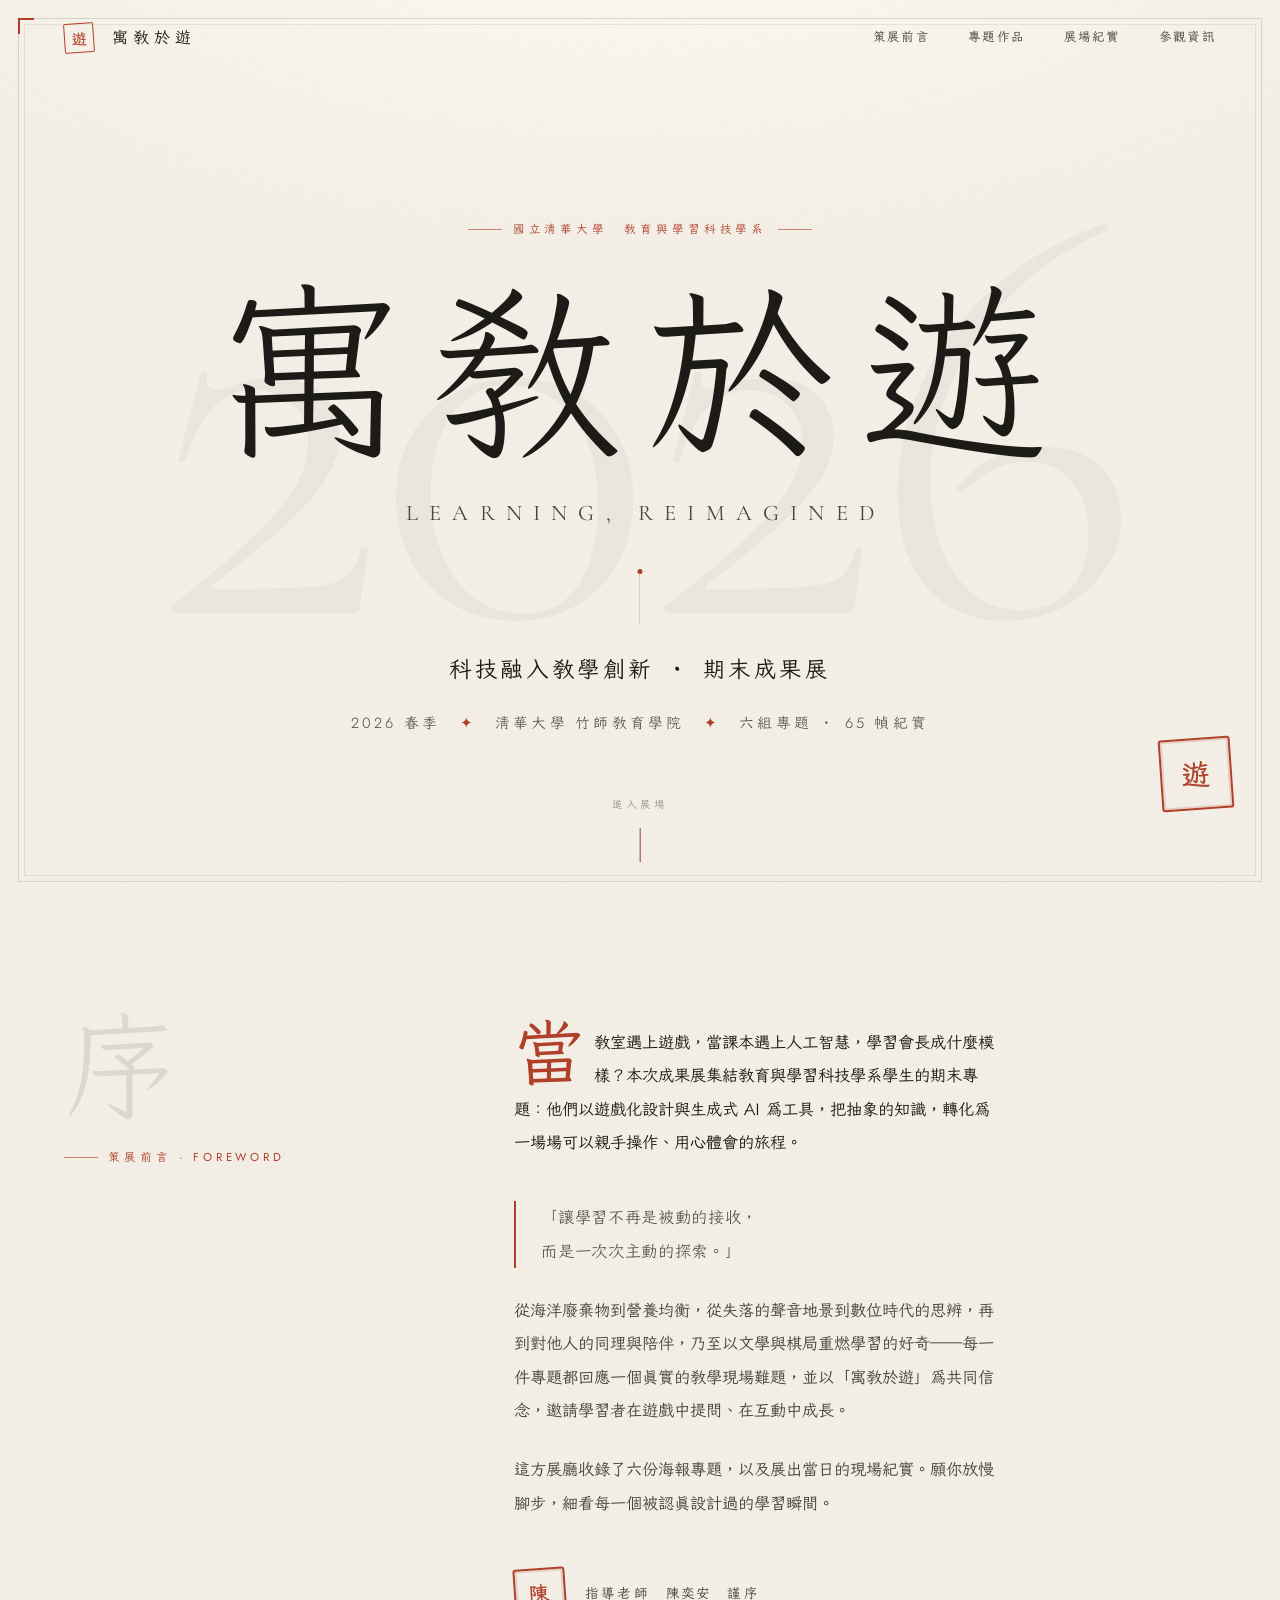
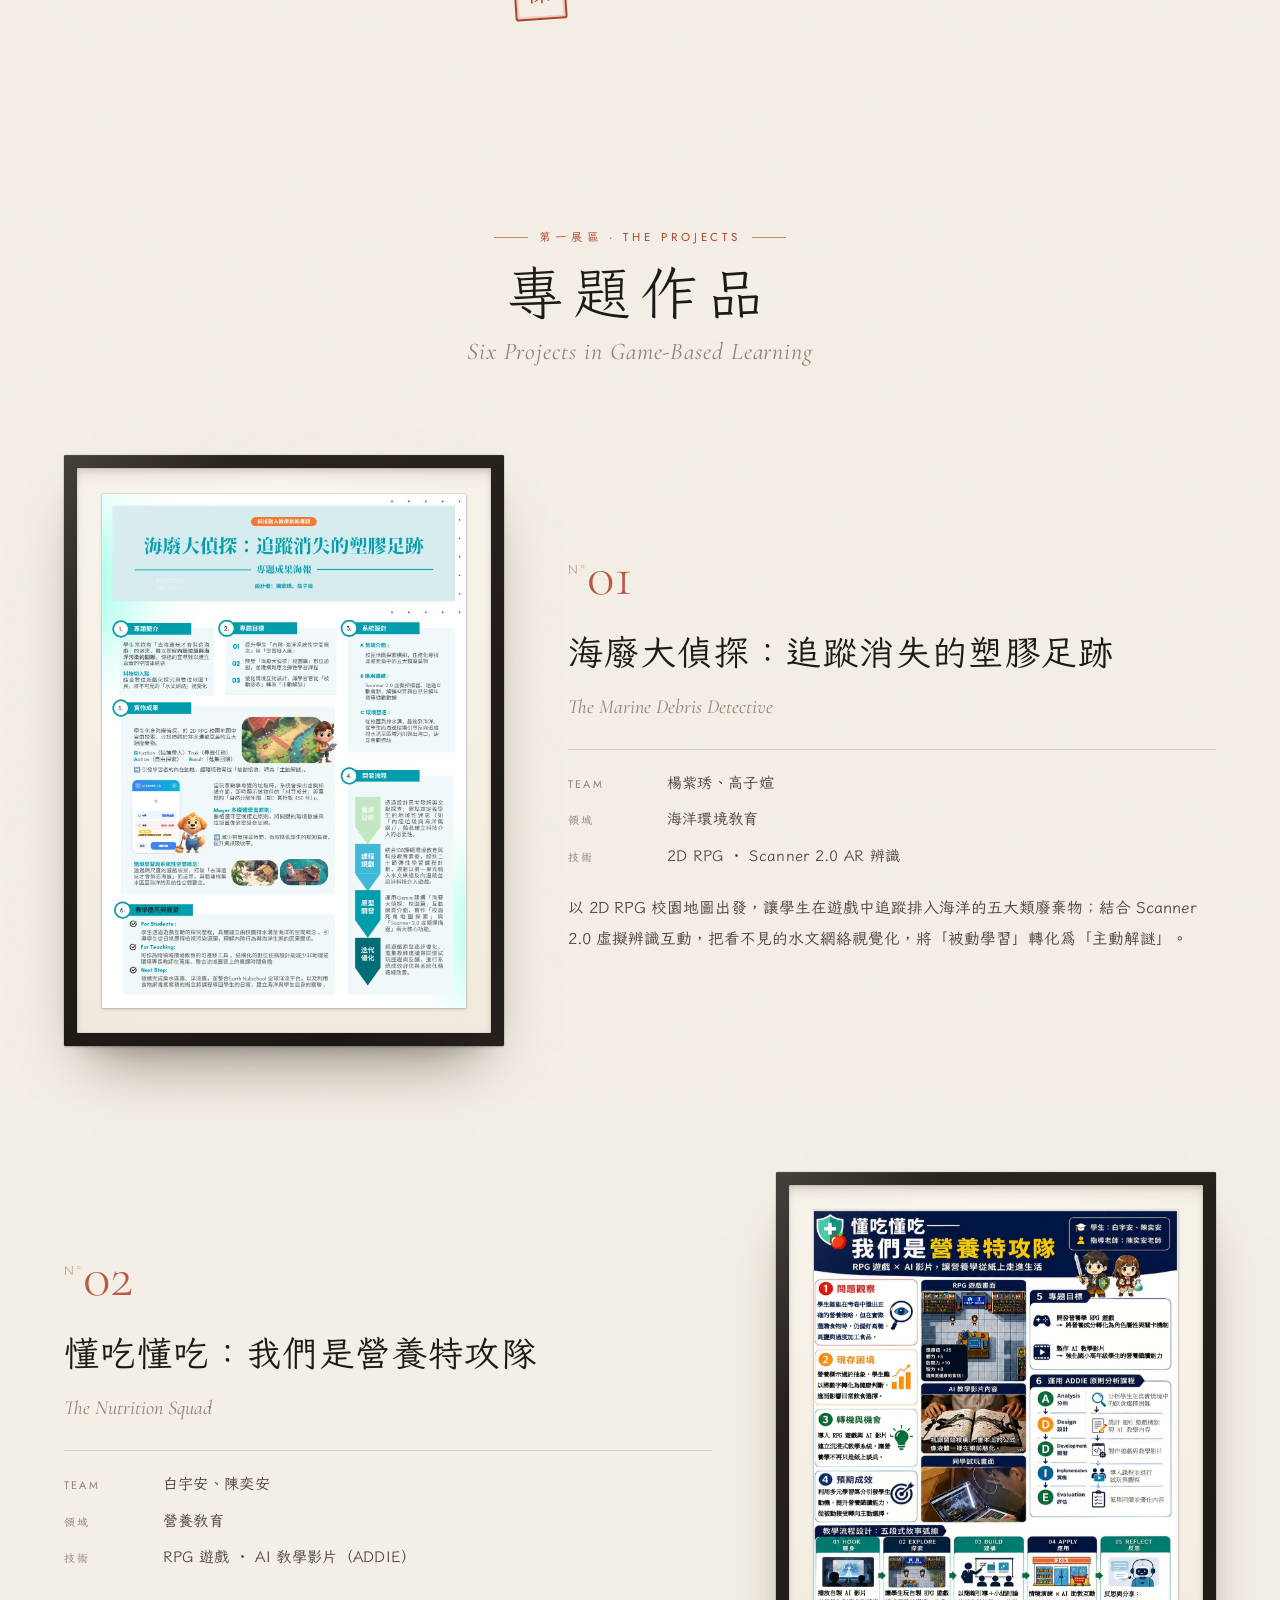
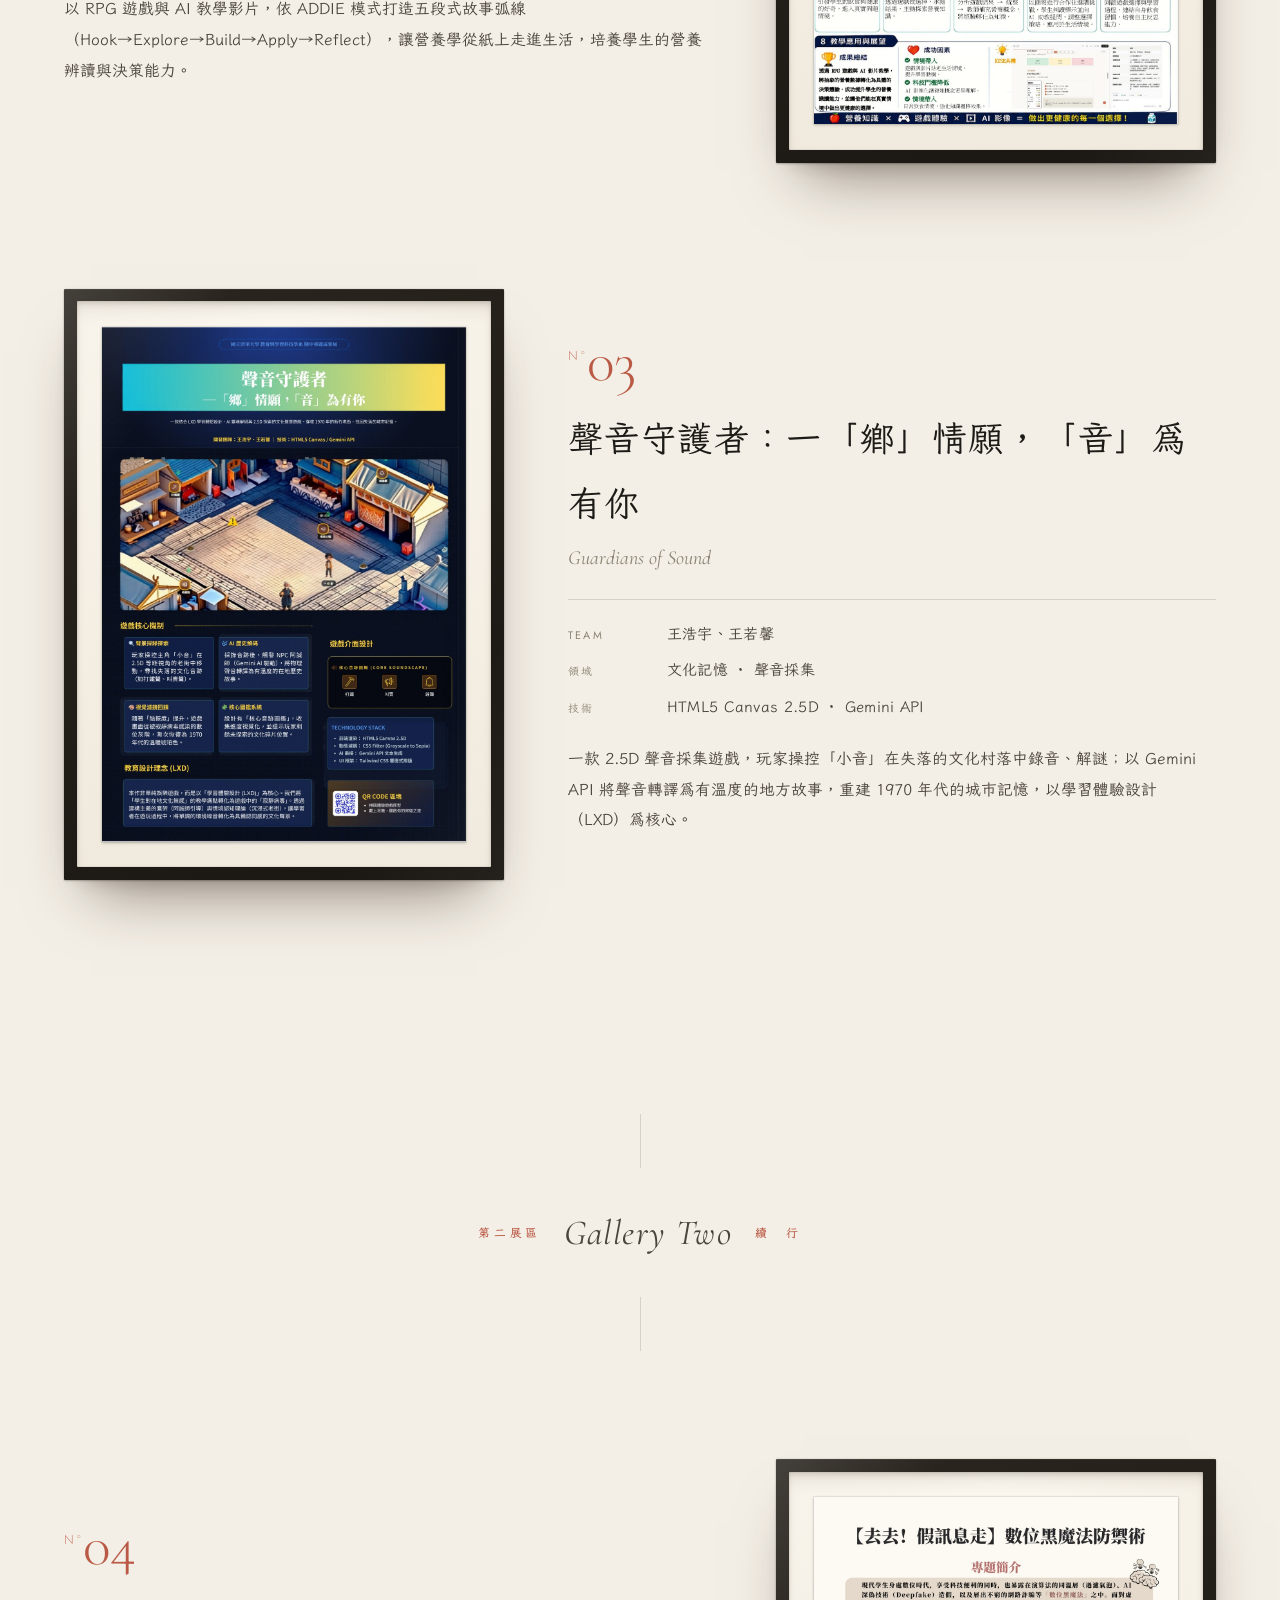
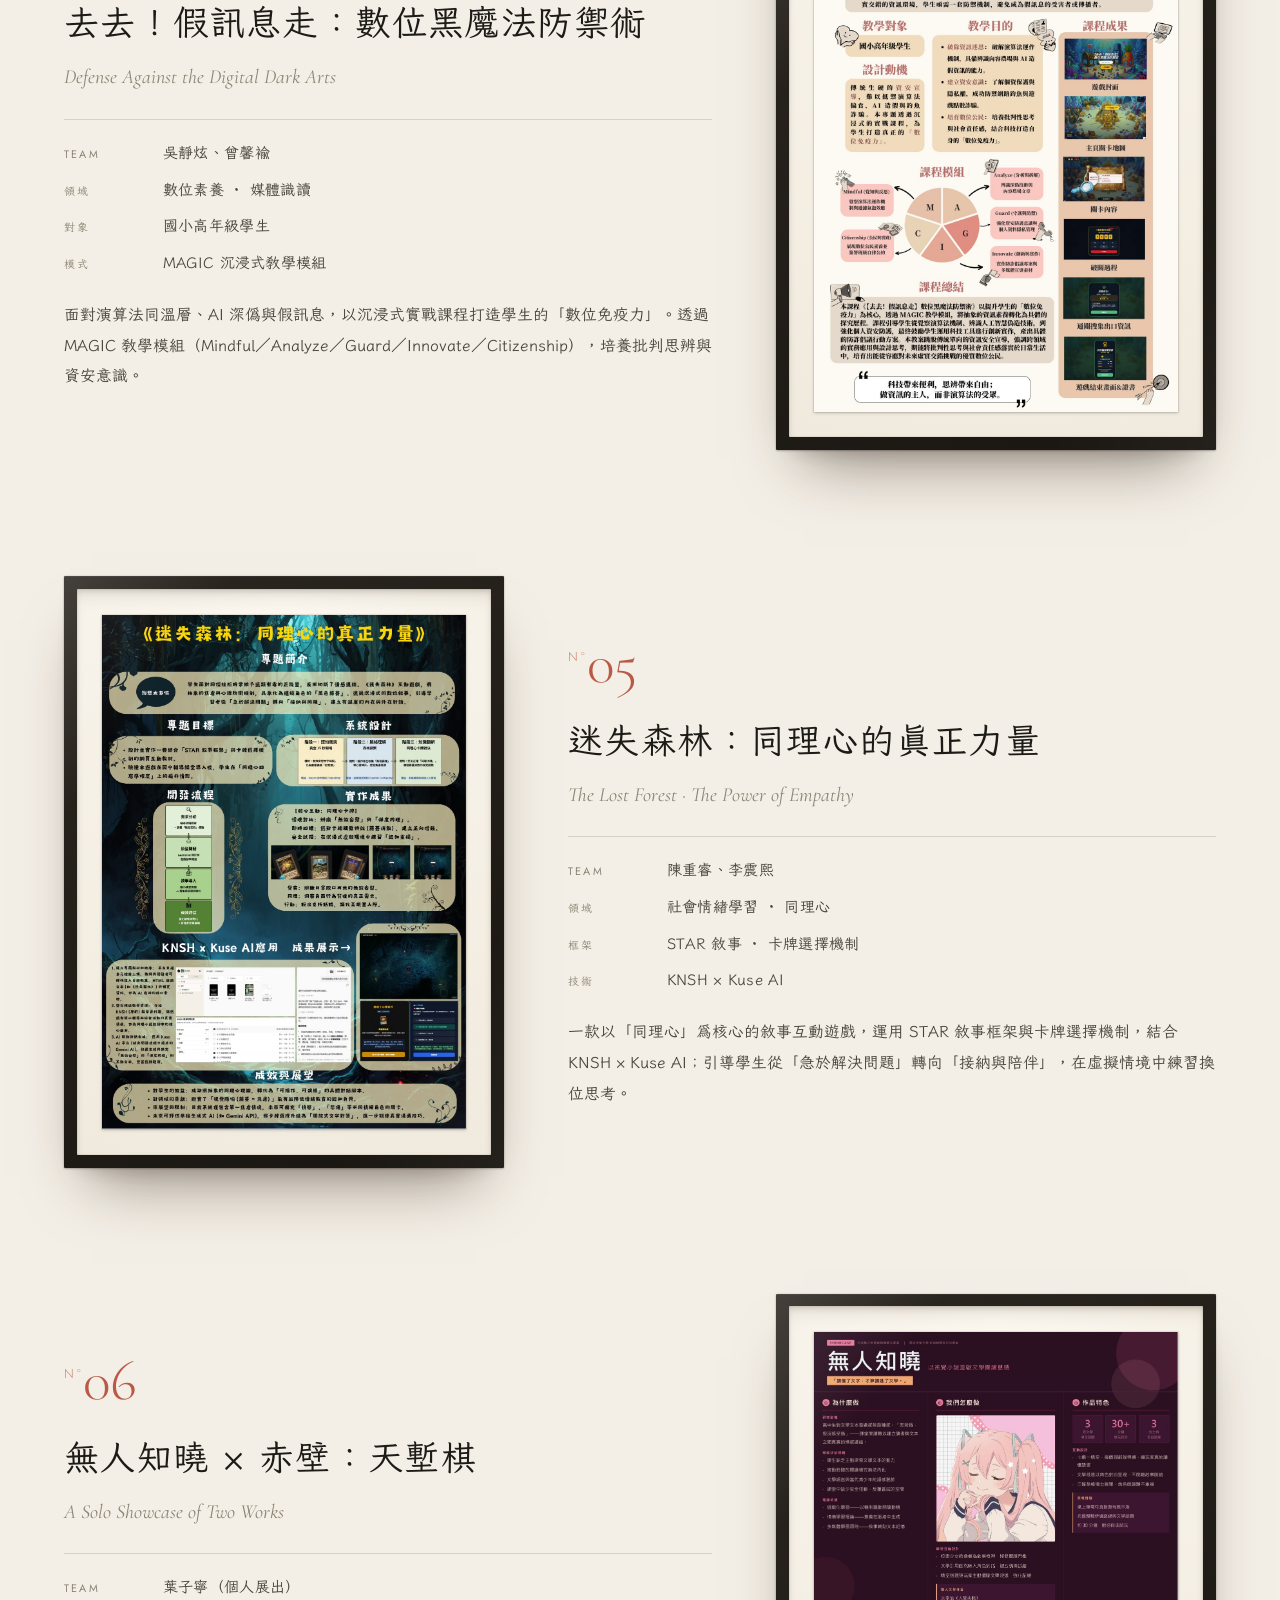
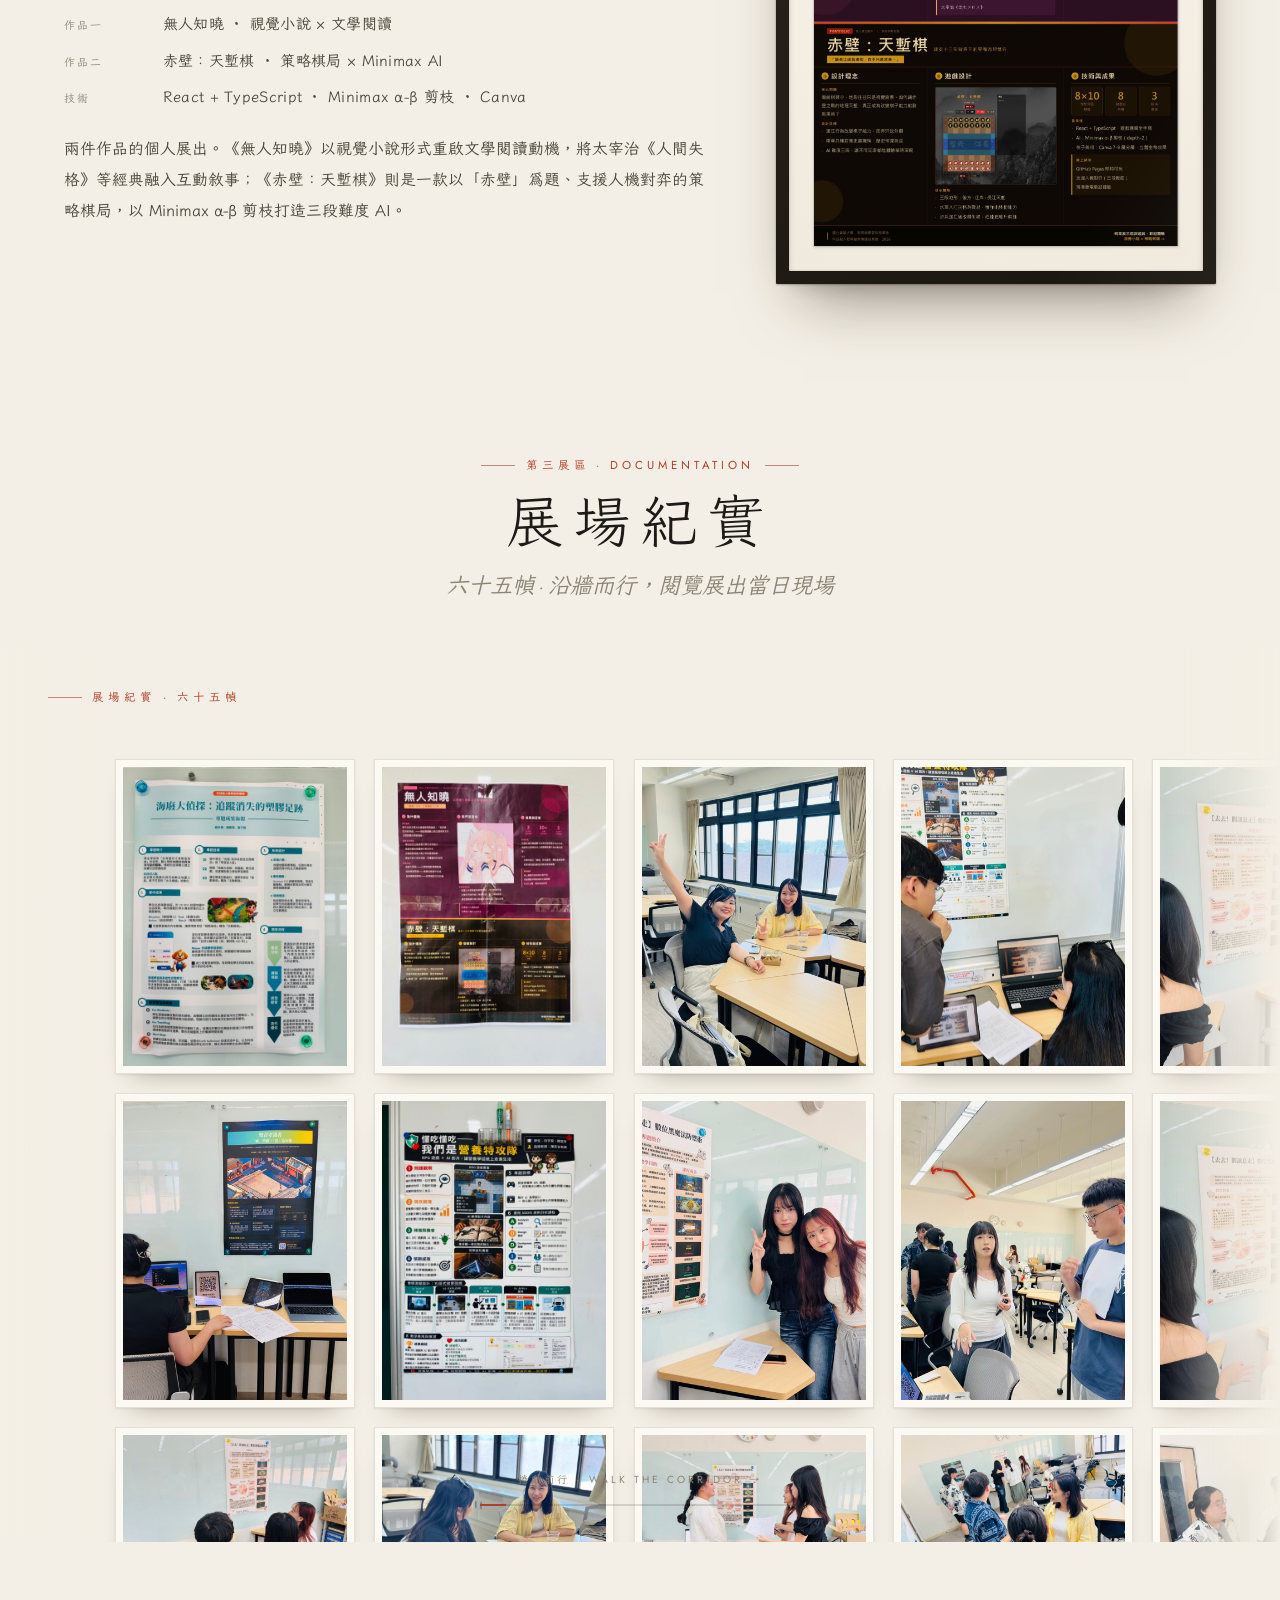
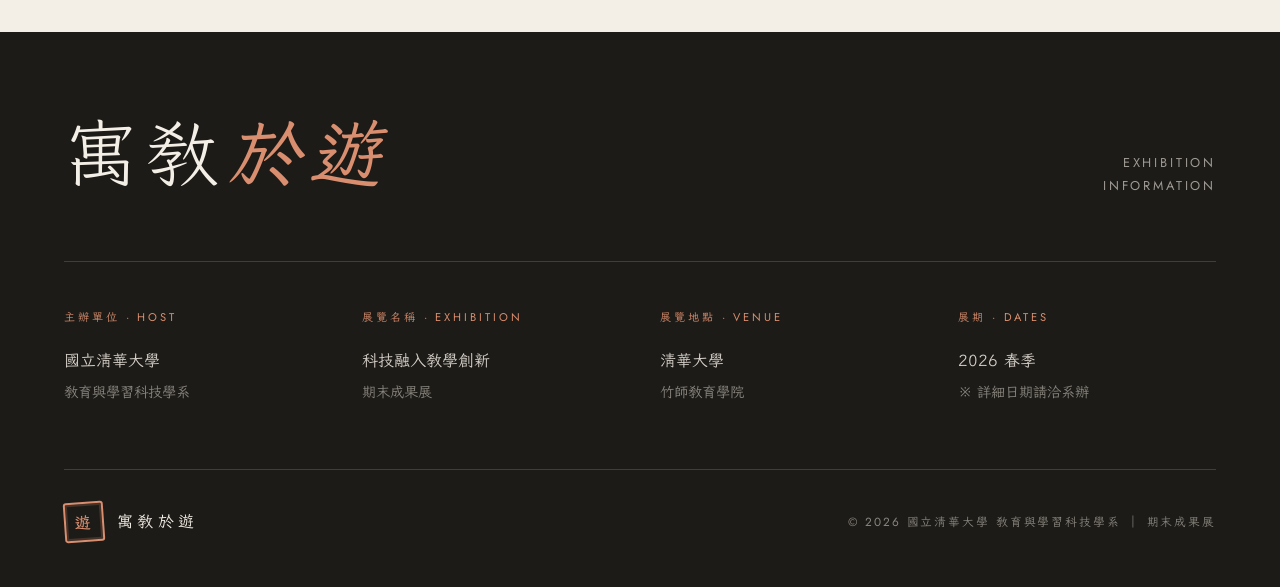
==== index.html @ 0acc1423 "作品編號改為順序展品編號 Nº 01–06，不再以組別編號 label__no：第 0X 組 → Nº 0X（依展出順序）；燈箱說明移除「第 X 組」前綴，只留設計者姓名。  Co-Authored-" ====
<!DOCTYPE html>
<html lang="zh-Hant">
<head>
<meta charset="UTF-8" />
<meta name="viewport" content="width=device-width, initial-scale=1.0" />
<title>寓教於遊 ｜ 科技融入教學創新・期末成果展</title>
<meta name="description" content="國立清華大學 教育與學習科技學系 — 科技融入教學創新 期末成果展。六組以遊戲化與生成式 AI 打造的教學專題，及展場現場紀實。" />
<!-- 不被搜尋引擎索引（有連結才看得到） -->
<meta name="robots" content="noindex, nofollow" />
<meta name="googlebot" content="noindex, nofollow" />

<!-- ＝＝＝＝＝＝ 字型 ＝＝＝＝＝＝ -->
<link rel="preconnect" href="https://fonts.googleapis.com">
<link rel="preconnect" href="https://fonts.gstatic.com" crossorigin>
<link href="https://fonts.googleapis.com/css2?family=Cormorant+Garamond:ital,wght@0,300;0,400;0,500;0,600;1,300;1,400;1,500&family=Jost:wght@300;400;500&family=LXGW+WenKai+TC:wght@300;400;700&display=swap" rel="stylesheet">

<style>
/* ════════════════════════════════════════════════════
   設計系統 — 變數
   ════════════════════════════════════════════════════ */
:root{
  --paper:        #f4efe6;   /* 展牆 · 溫潤米白 */
  --paper-2:      #ece5d8;
  --paper-3:      #e3dbcb;
  --ink:          #1d1b17;   /* 墨黑 */
  --ink-soft:     #4a443b;
  --ink-faint:    #8c8475;
  --cinnabar:     #b0402a;   /* 朱砂紅 */
  --cinnabar-2:   #8f2f1d;
  --line:         rgba(29,27,23,0.14);
  --line-soft:    rgba(29,27,23,0.08);

  --serif:  "LXGW WenKai TC", "Noto Serif TC", "Songti TC", serif;
  --display:"Cormorant Garamond", "LXGW WenKai TC", serif;
  --label:  "Jost", "LXGW WenKai TC", sans-serif;

  --ease: cubic-bezier(.2,.72,.2,1);
  --pad:  clamp(1.4rem, 5vw, 6rem);
}

*{ margin:0; padding:0; box-sizing:border-box; }

html{
  scroll-behavior:smooth;
  scroll-padding-top:6rem;
  -webkit-font-smoothing:antialiased;
  text-rendering:optimizeLegibility;
}
body{
  font-family:var(--serif);
  background:var(--paper);
  color:var(--ink);
  line-height:1.85;
  overflow-x:hidden;
  position:relative;
}

::selection{ background:var(--cinnabar); color:var(--paper); }

::-webkit-scrollbar{ width:11px; }
::-webkit-scrollbar-track{ background:var(--paper-2); }
::-webkit-scrollbar-thumb{ background:#c5bba8; border:3px solid var(--paper-2); border-radius:20px; }
::-webkit-scrollbar-thumb:hover{ background:var(--cinnabar); }

img{ display:block; max-width:100%; }
a{ color:inherit; text-decoration:none; }
button{ font:inherit; color:inherit; background:none; border:none; cursor:pointer; }

/* ── 大氣層 ─────────────────────────────────────────── */
.atmosphere{ position:fixed; inset:0; pointer-events:none; z-index:1; }
.atmosphere .spotlight{
  position:absolute; inset:0;
  background:
    radial-gradient(120% 70% at 50% -10%, rgba(255,250,240,.85), transparent 55%),
    radial-gradient(140% 120% at 50% 50%, transparent 55%, rgba(60,48,32,.13) 100%);
}
.atmosphere .grain{
  position:absolute; inset:-200%;
  background-image:url("data:image/svg+xml,%3Csvg xmlns='http://www.w3.org/2000/svg' width='220' height='220'%3E%3Cfilter id='n'%3E%3CfeTurbulence type='fractalNoise' baseFrequency='0.9' numOctaves='3' stitchTiles='stitch'/%3E%3C/filter%3E%3Crect width='100%25' height='100%25' filter='url(%23n)' opacity='0.5'/%3E%3C/svg%3E");
  opacity:.05; mix-blend-mode:multiply;
}

.page-frame{
  position:fixed; inset:clamp(.7rem,1.4vw,1.4rem);
  border:1px solid var(--line); z-index:90; pointer-events:none;
}
.page-frame::before{ content:""; position:absolute; inset:5px; border:1px solid var(--line-soft); }
.page-frame::after{
  content:""; position:absolute; top:-1px; left:-1px; width:14px; height:14px;
  border-top:2px solid var(--cinnabar); border-left:2px solid var(--cinnabar);
}

.progress{
  position:fixed; top:0; left:0; height:2px; width:0%;
  background:var(--cinnabar); z-index:120; transition:width .1s linear;
}

/* ── 印章 ───────────────────────────────────────────── */
.seal{
  display:inline-grid; place-items:center;
  width:var(--s,58px); height:var(--s,58px);
  border:2px solid var(--cinnabar); border-radius:3px;
  color:var(--cinnabar); font-family:var(--serif); font-weight:600;
  font-size:calc(var(--s,58px)*.4); line-height:1;
  transform:rotate(-4deg);
  box-shadow:inset 0 0 0 2px rgba(176,64,42,.18);
}

/* ── 共用排版 ───────────────────────────────────────── */
.eyebrow{
  font-family:var(--label); font-weight:400;
  font-size:.72rem; letter-spacing:.34em; text-transform:uppercase;
  color:var(--cinnabar); display:inline-flex; align-items:center; gap:.9em;
}
.eyebrow::before{ content:""; width:34px; height:1px; background:var(--cinnabar); opacity:.6; }
.eyebrow--center{ justify-content:center; }
.eyebrow--center::after{ content:""; width:34px; height:1px; background:var(--cinnabar); opacity:.6; }

.section{ position:relative; z-index:2; padding-inline:var(--pad); }

.sec-head__zh{
  font-family:var(--serif); font-weight:300;
  font-size:clamp(2rem,5vw,3.6rem); letter-spacing:.16em; line-height:1.2; margin-top:.6rem;
}
.sec-head__en{
  font-family:var(--display); font-style:italic; font-weight:400;
  font-size:clamp(1rem,2vw,1.5rem); color:var(--ink-faint); letter-spacing:.04em; margin-top:.2rem;
}

/* ── 導覽列 ─────────────────────────────────────────── */
.nav{
  position:fixed; top:0; left:0; right:0; z-index:100;
  display:flex; align-items:center; justify-content:space-between;
  padding:1.4rem clamp(1.6rem,5vw,4.5rem);
  transition:padding .5s var(--ease), background .5s var(--ease), box-shadow .5s var(--ease);
}
.nav.scrolled{
  padding-block:.85rem; background:rgba(244,239,230,.82);
  backdrop-filter:blur(12px) saturate(1.2); box-shadow:0 1px 0 var(--line);
}
.nav__brand{ display:flex; align-items:center; gap:.85rem; }
.nav__mark{
  width:30px; height:30px; border:1.5px solid var(--cinnabar); border-radius:2px;
  display:grid; place-items:center; color:var(--cinnabar);
  font-family:var(--serif); font-weight:600; font-size:.95rem; transform:rotate(-4deg);
}
.nav__name{ font-family:var(--serif); font-weight:500; letter-spacing:.3em; font-size:1rem; padding-left:.3em; }
.nav__links{ display:flex; gap:2.4rem; }
.nav__links a{
  font-family:var(--label); font-weight:400; font-size:.78rem;
  letter-spacing:.18em; color:var(--ink-soft); position:relative; padding:.3em 0; transition:color .35s;
}
.nav__links a::after{ content:""; position:absolute; left:0; bottom:0; height:1px; width:0; background:var(--cinnabar); transition:width .4s var(--ease); }
.nav__links a:hover{ color:var(--cinnabar); }
.nav__links a:hover::after{ width:100%; }

/* ════════════════════════════════════════════════════
   入口 / HERO
   ════════════════════════════════════════════════════ */
.hero{
  position:relative; z-index:2; min-height:100vh;
  display:flex; flex-direction:column; justify-content:center; align-items:center;
  text-align:center; padding:8rem var(--pad) 5rem;
}
.hero__year{
  position:absolute; top:50%; left:50%; transform:translate(-50%,-54%);
  font-family:var(--display); font-weight:300; font-size:min(46vw,40rem);
  color:var(--ink); opacity:.038; line-height:1; letter-spacing:-.02em;
  pointer-events:none; user-select:none; white-space:nowrap;
}
.hero__inner{ position:relative; }
.hero__eyebrow{ margin-bottom:2.4rem; }
.hero__title{
  font-family:var(--serif); font-weight:300;
  font-size:clamp(3.4rem,15vw,12rem); line-height:.96; letter-spacing:.08em;
  display:flex; justify-content:center; gap:.04em; flex-wrap:wrap;
}
.hero__title .char{ display:inline-block; transform:translateY(115%); }
.hero__latin{
  font-family:var(--display); font-weight:400; letter-spacing:.5em;
  font-size:clamp(.85rem,2.2vw,1.4rem); text-transform:uppercase;
  color:var(--ink-soft); margin-top:1.8rem; padding-left:.5em;
}
.hero__rule{ width:1px; height:clamp(36px,6vh,64px); background:var(--line); margin:2.2rem auto 1.6rem; position:relative; }
.hero__rule::after{ content:""; position:absolute; top:0; left:50%; transform:translateX(-50%); width:5px; height:5px; border-radius:50%; background:var(--cinnabar); }
.hero__fullname{
  font-family:var(--serif); font-weight:400; font-size:clamp(1rem,2.4vw,1.4rem);
  letter-spacing:.16em; color:var(--ink); margin-bottom:1.3rem;
}
.hero__meta{
  font-family:var(--label); font-weight:300; font-size:clamp(.74rem,1.6vw,.92rem);
  letter-spacing:.22em; color:var(--ink-soft);
  display:flex; flex-wrap:wrap; justify-content:center; align-items:center; gap:.4em 1.3em;
}
.hero__meta .dot{ color:var(--cinnabar); }
.hero__seal{ position:absolute; right:clamp(.5rem,4vw,3rem); bottom:clamp(4rem,10vh,7rem); }

.scroll-hint{
  position:absolute; bottom:2.4rem; left:50%; transform:translateX(-50%);
  font-family:var(--label); font-weight:300; font-size:.66rem; letter-spacing:.3em;
  text-transform:uppercase; color:var(--ink-faint);
  display:flex; flex-direction:column; align-items:center; gap:.8rem;
}
.scroll-hint span{ width:1px; height:34px; background:var(--ink-faint); position:relative; overflow:hidden; }
.scroll-hint span::after{ content:""; position:absolute; inset:0; background:var(--cinnabar); animation:drip 2.4s var(--ease) infinite; }
@keyframes drip{ 0%{transform:translateY(-100%)} 50%{transform:translateY(0)} 100%{transform:translateY(100%)} }

.hero [data-load]{ opacity:0; transform:translateY(22px); animation:rise 1.2s var(--ease) forwards; }
.hero .hero__title .char{ animation:charRise 1.1s var(--ease) forwards; }
.hero__eyebrow{ animation-delay:.15s; }
.hero__title .char:nth-child(1){ animation-delay:.42s; }
.hero__title .char:nth-child(2){ animation-delay:.54s; }
.hero__title .char:nth-child(3){ animation-delay:.66s; }
.hero__title .char:nth-child(4){ animation-delay:.78s; }
.hero__latin{ animation-delay:.95s; }
.hero__rule{ animation-delay:1.1s; }
.hero__fullname{ animation-delay:1.2s; }
.hero__meta{ animation-delay:1.32s; }
.hero__seal{ animation-delay:1.55s; }
.scroll-hint{ animation-delay:1.8s; }
@keyframes rise{ to{ opacity:1; transform:none; } }
@keyframes charRise{ to{ transform:translateY(0); } }

/* ════════════════════════════════════════════════════
   策展前言
   ════════════════════════════════════════════════════ */
.foreword{ padding-block:clamp(6rem,14vh,11rem); }
.foreword__grid{
  max-width:1280px; margin-inline:auto;
  display:grid; grid-template-columns:minmax(0,.85fr) minmax(0,1.6fr); gap:clamp(2.5rem,6vw,6rem);
}
.foreword__aside{ position:relative; }
.foreword__aside .num{ font-family:var(--display); font-weight:300; font-size:clamp(4rem,9vw,8rem); line-height:.8; color:var(--ink); opacity:.1; }
.foreword__body p{ font-size:clamp(1.02rem,1.25vw,1.22rem); line-height:2.05; color:var(--ink-soft); margin-bottom:1.6rem; max-width:48ch; }
.foreword__body p:first-of-type{ color:var(--ink); }
.foreword__body p:first-of-type::first-letter{
  font-family:var(--display); font-weight:500; float:left; font-size:4.4rem;
  line-height:.74; padding:.06em .14em 0 0; color:var(--cinnabar);
}
.pull{
  font-family:var(--serif); font-weight:300;
  font-size:clamp(1.4rem,2.6vw,2rem); line-height:1.7; letter-spacing:.04em;
  color:var(--ink); margin:2.6rem 0; padding-left:1.6rem; border-left:2px solid var(--cinnabar);
}
.foreword__sign{ display:flex; align-items:center; gap:1.2rem; margin-top:3rem; font-family:var(--label); letter-spacing:.16em; font-size:.85rem; color:var(--ink-soft); }
.foreword__sign .who{ font-family:var(--serif); font-weight:500; letter-spacing:.08em; }

/* ════════════════════════════════════════════════════
   展區 / 專題作品
   ════════════════════════════════════════════════════ */
.gallery{ padding-block:clamp(4rem,8vh,7rem); }
.gallery__intro{ text-align:center; margin-bottom:clamp(4rem,9vh,8rem); }

.plate{ max-width:1200px; margin:0 auto clamp(6rem,14vh,12rem); }
.plate:last-child{ margin-bottom:0; }

/* 裱框 */
.artwork{ position:relative; }
.frame{
  position:relative; background:linear-gradient(150deg,#2b2620,#191510);
  padding:clamp(8px,1vw,14px); border-radius:1px;
  box-shadow:
    0 1px 0 rgba(255,255,255,.06) inset,
    0 .4px 2px rgba(0,0,0,.4),
    0 36px 60px -28px rgba(40,28,16,.55),
    0 10px 24px -18px rgba(40,28,16,.4);
  transition:transform .8s var(--ease), box-shadow .8s var(--ease);
}
.frame::after{ /* 玻璃反光 */
  content:""; position:absolute; inset:0; pointer-events:none; z-index:3;
  background:linear-gradient(125deg, rgba(255,255,255,.12) 0%, transparent 20%, transparent 80%, rgba(255,255,255,.05) 100%);
}
.mat{
  background:radial-gradient(140% 120% at 50% 0%, #fbf7ef, #efe8db);
  padding:clamp(14px,2vw,30px); border-radius:1px;
  box-shadow:0 0 0 1px rgba(0,0,0,.05) inset, 0 2px 5px rgba(60,45,25,.14) inset, 0 14px 22px -16px rgba(60,45,25,.3) inset;
}
.canvas{ position:relative; overflow:hidden; box-shadow:0 1px 3px rgba(0,0,0,.22), 0 0 0 1px rgba(0,0,0,.06); }
.canvas img{ display:block; width:100%; height:auto; }

/* 可點擊放大 */
.artwork--zoom{ cursor:zoom-in; }
.artwork__hint{
  position:absolute; left:50%; bottom:clamp(14px,2vw,30px); transform:translateX(-50%);
  z-index:4; font-family:var(--label); font-size:.62rem; letter-spacing:.24em; text-transform:uppercase;
  color:var(--ink); background:rgba(251,247,239,.86); border:1px solid var(--line);
  padding:.5em 1em; border-radius:30px; opacity:0; transition:opacity .5s var(--ease); pointer-events:none;
  backdrop-filter:blur(4px);
}
.artwork:hover .frame{
  transform:translateY(-8px);
  box-shadow:0 1px 0 rgba(255,255,255,.06) inset, 0 .4px 2px rgba(0,0,0,.4), 0 54px 80px -30px rgba(40,28,16,.6), 0 18px 34px -20px rgba(40,28,16,.45);
}
.artwork:hover .artwork__hint{ opacity:1; }

/* 美術館作品標籤 */
.label__no{ font-family:var(--display); font-weight:300; font-size:clamp(2.2rem,5vw,3.6rem); line-height:1; color:var(--cinnabar); opacity:.85; }
.label__no small{ font-family:var(--label); font-size:.8rem; letter-spacing:.2em; vertical-align:super; opacity:.7; }
.label__title{ font-family:var(--serif); font-weight:500; font-size:clamp(1.5rem,3vw,2.2rem); letter-spacing:.04em; margin:.9rem 0 .25rem; }
.label__en{ font-family:var(--display); font-style:italic; font-weight:400; font-size:clamp(1rem,1.6vw,1.25rem); color:var(--ink-faint); margin-bottom:1.4rem; }
.label__meta{ list-style:none; border-top:1px solid var(--line); padding-top:1.2rem; margin-bottom:1.4rem; display:grid; gap:.55rem; }
.label__meta li{ display:grid; grid-template-columns:5.5em 1fr; gap:1rem; align-items:baseline; font-size:.94rem; color:var(--ink-soft); }
.label__meta .k{ font-family:var(--label); font-weight:400; font-size:.68rem; letter-spacing:.2em; text-transform:uppercase; color:var(--ink-faint); }
.label__meta .v{ font-family:var(--serif); letter-spacing:.02em; }
.label__desc{ font-size:.98rem; line-height:1.95; color:var(--ink-soft); }

/* 專題版面：海報（直式）＋ 標籤 左右交錯 */
.plate--project{ display:grid; gap:clamp(2rem,5vw,5rem); align-items:center; grid-template-columns:minmax(0,440px) 1fr; }
.plate--project.is-rev{ grid-template-columns:1fr minmax(0,440px); }
.plate--project.is-rev .artwork{ order:2; }
.plate--project.is-rev .label{ order:1; }

/* 展區轉換 */
.room-divider{ position:relative; z-index:2; text-align:center; padding-block:clamp(5rem,12vh,9rem); margin-inline:auto; max-width:1280px; }
.room-divider::before, .room-divider::after{ content:""; display:block; width:1px; height:clamp(40px,6vh,64px); background:var(--line); margin:0 auto; }
.room-divider__label{ display:inline-flex; align-items:center; gap:1.4rem; padding:2rem 0; }
.room-divider__txt{ font-family:var(--display); font-style:italic; font-size:clamp(1.4rem,3vw,2.2rem); letter-spacing:.04em; color:var(--ink-soft); }
.room-divider__rn{ font-family:var(--label); letter-spacing:.32em; font-size:.74rem; color:var(--cinnabar); text-transform:uppercase; }

/* ════════════════════════════════════════════════════
   展場紀實 / 沉浸式長廊（GSAP 橫向捲動）
   ════════════════════════════════════════════════════ */
.corridor{ position:relative; z-index:2; }
.corridor__intro{ text-align:center; padding-block:clamp(5rem,10vh,9rem) clamp(1.5rem,4vh,3rem); }
.docu__count{ font-family:var(--display); font-style:italic; color:var(--ink-faint); font-size:clamp(1rem,2vw,1.4rem); margin-top:.6rem; }

.corridor__viewport{ position:relative; height:100vh; overflow:hidden; }
.corridor__scroller{ height:100%; overflow:hidden; display:flex; align-items:center; }
.corridor.is-fallback .corridor__scroller{ overflow-x:auto; overflow-y:hidden; -webkit-overflow-scrolling:touch; }
.corridor.is-fallback .corridor__scroller::-webkit-scrollbar{ height:6px; }
.corridor.is-fallback .corridor__scroller::-webkit-scrollbar-thumb{ background:#c5bba8; border-radius:10px; }
.corridor__track{
  display:grid; grid-auto-flow:column; grid-template-rows:repeat(3,1fr);
  justify-items:center; align-items:center;
  gap:clamp(.7rem,1.5vw,1.4rem); height:74vh; padding-inline:max(9vw,3rem); will-change:transform;
}
/* 統一尺寸的裱框照片：cover 裁切，使長廊寬度可即時計算、不依賴圖片載入 */
.corridor .print{ height:100%; width:clamp(155px,27vh,240px); margin:0; }
.corridor .print img{ width:100%; height:100%; object-fit:cover; }
.corridor .print:nth-child(3n+1){ align-self:start; }
.corridor .print:nth-child(3n+2){ align-self:center; }
.corridor .print:nth-child(3n){ align-self:end; }

/* 邊緣聚焦暈影 + HUD */
.corridor__vignette{ position:absolute; inset:0; z-index:5; pointer-events:none;
  background:linear-gradient(90deg, var(--paper) 0%, rgba(244,239,230,0) 9%, rgba(244,239,230,0) 91%, var(--paper) 100%); }
.corridor__label{ position:absolute; top:clamp(1.2rem,4vh,2.4rem); left:clamp(1.4rem,5vw,3rem); z-index:6; pointer-events:none; }
.corridor__hud{ position:absolute; left:0; right:0; bottom:clamp(1.4rem,4vh,2.6rem); z-index:6; display:flex; flex-direction:column; align-items:center; gap:.9rem; pointer-events:none; }
.corridor__hint{ font-family:var(--label); font-size:.64rem; letter-spacing:.3em; text-transform:uppercase; color:var(--ink-faint); }
.corridor__bar{ width:min(42vw,320px); height:2px; background:var(--line); position:relative; overflow:hidden; }
.corridor__bar i{ position:absolute; left:0; top:0; height:100%; width:8%; background:var(--cinnabar); }

/* 共用：裱框照片 */
.print{ display:block; background:#fcf9f3; padding:7px; border:1px solid rgba(0,0,0,.1);
  box-shadow:0 1px 2px rgba(0,0,0,.08), 0 14px 24px -18px rgba(40,28,16,.45);
  transition:transform .5s var(--ease), box-shadow .5s var(--ease); cursor:zoom-in; position:relative; }
.print::after{ content:attr(data-no); position:absolute; right:10px; bottom:10px;
  font-family:var(--label); font-size:.56rem; letter-spacing:.14em; color:#fff;
  background:rgba(29,27,23,.55); padding:.25em .6em; border-radius:20px;
  opacity:0; transition:opacity .4s var(--ease); backdrop-filter:blur(3px); }
.print:hover{ transform:translateY(-6px); box-shadow:0 2px 4px rgba(0,0,0,.1), 0 28px 44px -22px rgba(40,28,16,.6); z-index:4; }
.print:hover::after{ opacity:1; }

/* ════════════════════════════════════════════════════
   燈箱
   ════════════════════════════════════════════════════ */
.lightbox{
  position:fixed; inset:0; z-index:200; display:flex; align-items:center; justify-content:center;
  background:rgba(18,15,11,.95); opacity:0; visibility:hidden; transition:opacity .45s var(--ease), visibility .45s;
  padding:clamp(1rem,4vw,3rem); backdrop-filter:blur(6px);
}
.lightbox.open{ opacity:1; visibility:visible; }
.lightbox__fig{ display:flex; flex-direction:column; align-items:center; gap:1.1rem; max-width:100%; max-height:100%; }
.lightbox__img{
  max-width:min(92vw,1500px); max-height:80vh; width:auto; height:auto; object-fit:contain;
  background:#fff; padding:clamp(6px,.8vw,12px);
  box-shadow:0 40px 80px -30px rgba(0,0,0,.8); transform:scale(.97); transition:transform .45s var(--ease);
}
.lightbox.open .lightbox__img{ transform:scale(1); }
.lightbox__cap{ font-family:var(--label); letter-spacing:.22em; font-size:.74rem; text-transform:uppercase; color:rgba(244,239,230,.72); text-align:center; }
.lightbox__cap b{ font-family:var(--serif); font-weight:500; letter-spacing:.06em; text-transform:none; color:var(--paper); }
.lightbox__btn{
  position:absolute; top:50%; transform:translateY(-50%); width:54px; height:54px; border-radius:50%;
  display:grid; place-items:center; color:var(--paper); border:1px solid rgba(244,239,230,.25);
  font-size:1.6rem; line-height:1; transition:background .3s, border-color .3s; backdrop-filter:blur(4px);
}
.lightbox__btn:hover{ background:var(--cinnabar); border-color:var(--cinnabar); }
.lightbox__prev{ left:clamp(.6rem,3vw,2.5rem); }
.lightbox__next{ right:clamp(.6rem,3vw,2.5rem); }
.lightbox__close{ position:absolute; top:clamp(1rem,3vw,2rem); right:clamp(1rem,3vw,2rem); width:48px; height:48px; border-radius:50%; display:grid; place-items:center; color:var(--paper); border:1px solid rgba(244,239,230,.25); font-size:1.5rem; transition:background .3s,border-color .3s,transform .3s; }
.lightbox__close:hover{ background:var(--cinnabar); border-color:var(--cinnabar); transform:rotate(90deg); }

/* ════════════════════════════════════════════════════
   參觀資訊
   ════════════════════════════════════════════════════ */
.visit{ position:relative; z-index:2; margin-top:clamp(4rem,10vh,8rem); background:var(--ink); color:var(--paper); padding:clamp(4rem,9vh,8rem) var(--pad) clamp(2.5rem,5vh,4rem); }
.visit__top{ max-width:1280px; margin:0 auto clamp(3.5rem,7vh,5.5rem); display:grid; grid-template-columns:1.4fr 1fr; gap:3rem; align-items:end; }
.visit__title{ font-family:var(--serif); font-weight:300; font-size:clamp(2.4rem,6vw,4.6rem); letter-spacing:.1em; line-height:1.1; }
.visit__title em{ font-family:var(--display); font-style:italic; color:#d98e6f; font-weight:400; }
.visit__sub{ font-family:var(--label); letter-spacing:.22em; font-size:.8rem; color:rgba(244,239,230,.6); text-align:right; }
.visit__grid{ max-width:1280px; margin:0 auto; display:grid; grid-template-columns:repeat(4,1fr); gap:2.5rem; border-top:1px solid rgba(244,239,230,.16); padding-top:clamp(2.5rem,5vh,3.5rem); }
.info h4{ font-family:var(--label); font-weight:400; font-size:.7rem; letter-spacing:.26em; text-transform:uppercase; color:#d98e6f; margin-bottom:1.1rem; }
.info p{ font-size:1rem; line-height:1.9; color:rgba(244,239,230,.86); }
.info p span{ color:rgba(244,239,230,.5); font-size:.9rem; }
.visit__foot{ max-width:1280px; margin:clamp(3.5rem,7vh,5.5rem) auto 0; padding-top:2rem; border-top:1px solid rgba(244,239,230,.16); display:flex; flex-wrap:wrap; justify-content:space-between; align-items:center; gap:1.2rem; font-family:var(--label); font-size:.74rem; letter-spacing:.16em; color:rgba(244,239,230,.5); }
.visit__brand{ display:flex; align-items:center; gap:.8rem; color:var(--paper); }
.visit__brand .seal{ --s:40px; border-color:#d98e6f; color:#d98e6f; box-shadow:inset 0 0 0 2px rgba(217,142,111,.2); }

/* ── 捲動浮現 ───────────────────────────────────────── */
[data-reveal]{ opacity:0; transform:translateY(34px); transition:opacity 1s var(--ease), transform 1s var(--ease); transition-delay:var(--d,0ms); }
[data-reveal].in{ opacity:1; transform:none; }

/* ── 響應式 ─────────────────────────────────────────── */
@media (max-width:900px){
  .nav__links{ display:none; }
  .foreword__grid{ grid-template-columns:1fr; gap:1.5rem; }
  .plate--project, .plate--project.is-rev{ grid-template-columns:1fr; }
  .plate--project .artwork{ max-width:440px; margin-inline:auto; }
  .plate--project.is-rev .artwork{ order:0; }
  .plate--project.is-rev .label{ order:0; }
  .visit__top{ grid-template-columns:1fr; }
  .visit__sub{ text-align:left; }
  .visit__grid{ grid-template-columns:1fr 1fr; gap:2rem; }
}
@media (max-width:520px){
  .visit__grid{ grid-template-columns:1fr; }
  .hero__seal{ display:none; }
  .label__meta li{ grid-template-columns:1fr; gap:.1rem; }
  .lightbox__btn{ width:44px; height:44px; }
}
@media (prefers-reduced-motion:reduce){
  *{ animation:none !important; transition:none !important; }
  [data-reveal]{ opacity:1 !important; transform:none !important; }
  .hero [data-load]{ opacity:1 !important; transform:none !important; }
  .hero__title .char{ transform:none !important; }
  html{ scroll-behavior:auto; }
}
</style>
</head>

<body>

<div class="atmosphere" aria-hidden="true">
  <div class="spotlight"></div>
  <div class="grain"></div>
</div>
<div class="page-frame" aria-hidden="true"></div>
<div class="progress" id="progress" aria-hidden="true"></div>

<!-- ═══════════ 導覽列 ═══════════ -->
<nav class="nav" id="nav">
  <a class="nav__brand" href="#top" aria-label="回到頂端">
    <span class="nav__mark">遊</span>
    <span class="nav__name">寓教於遊</span>
  </a>
  <div class="nav__links">
    <a href="#foreword">策展前言</a>
    <a href="#projects">專題作品</a>
    <a href="#documentation">展場紀實</a>
    <a href="#visit">參觀資訊</a>
  </div>
</nav>

<!-- ═══════════ 入口 ═══════════ -->
<header class="hero" id="top">
  <div class="hero__year" aria-hidden="true">2026</div>
  <div class="hero__inner">
    <div class="hero__eyebrow" data-load><span class="eyebrow eyebrow--center">國立清華大學　教育與學習科技學系</span></div>
    <!-- ✎ 展覽主標題 -->
    <h1 class="hero__title" aria-label="寓教於遊">
      <span class="char">寓</span><span class="char">教</span><span class="char">於</span><span class="char">遊</span>
    </h1>
    <div class="hero__latin" data-load>Learning, Reimagined</div>
    <div class="hero__rule" data-load></div>
    <div class="hero__fullname" data-load>科技融入教學創新 ・ 期末成果展</div>
    <!-- ✎ 展期 · 地點（請替換為實際資訊） -->
    <div class="hero__meta" data-load>
      <span>2026 春季</span>
      <span class="dot">✦</span>
      <span>清華大學 竹師教育學院</span>
      <span class="dot">✦</span>
      <span>六組專題 ・ 65 幀紀實</span>
    </div>
  </div>
  <div class="hero__seal" data-load><span class="seal" style="--s:72px">遊</span></div>
  <a class="scroll-hint" href="#foreword" aria-label="向下進入展場">進入展場<span></span></a>
</header>

<!-- ═══════════ 策展前言 ═══════════ -->
<section class="section foreword" id="foreword">
  <div class="foreword__grid">
    <aside class="foreword__aside" data-reveal>
      <div class="num">序</div>
      <p class="eyebrow" style="margin-top:1.8rem">策展前言 · Foreword</p>
    </aside>
    <div class="foreword__body">
      <p data-reveal>當教室遇上遊戲，當課本遇上人工智慧，學習會長成什麼模樣？本次成果展集結教育與學習科技學系學生的期末專題：他們以遊戲化設計與生成式 AI 為工具，把抽象的知識，轉化為一場場可以親手操作、用心體會的旅程。</p>
      <p class="pull" data-reveal data-d="120">「讓學習不再是被動的接收，<br>而是一次次主動的探索。」</p>
      <p data-reveal data-d="160">從海洋廢棄物到營養均衡，從失落的聲音地景到數位時代的思辨，再到對他人的同理與陪伴，乃至以文學與棋局重燃學習的好奇——每一件專題都回應一個真實的教學現場難題，並以「寓教於遊」為共同信念，邀請學習者在遊戲中提問、在互動中成長。</p>
      <p data-reveal data-d="200">這方展廳收錄了六份海報專題，以及展出當日的現場紀實。願你放慢腳步，細看每一個被認真設計過的學習瞬間。</p>
      <div class="foreword__sign" data-reveal data-d="240">
        <span class="seal" style="--s:52px">陳</span>
        <span>指導老師　<span class="who">陳奕安</span>　謹序</span>
      </div>
    </div>
  </div>
</section>

<!-- ═══════════ 專題作品 ═══════════ -->
<main class="section gallery" id="projects">

  <div class="gallery__intro" data-reveal>
    <p class="eyebrow eyebrow--center">第一展區 · The Projects</p>
    <h2 class="sec-head__zh">專題作品</h2>
    <p class="sec-head__en">Six Projects in Game-Based Learning</p>
  </div>

  <!-- 第一組 -->
  <article class="plate plate--project" data-reveal>
    <div class="artwork artwork--zoom" data-poster="g1" tabindex="0" role="button" aria-label="放大檢視：海廢大偵探 海報">
      <div class="frame"><div class="mat"><div class="canvas"><img src="assets/posters/g1.jpg" alt="第一組海報：海廢大偵探 追蹤消失的塑膠足跡"></div></div></div>
      <span class="artwork__hint">點擊放大閱讀</span>
    </div>
    <div class="label">
      <div class="label__no"><small>Nº</small>01</div>
      <h3 class="label__title">海廢大偵探：追蹤消失的塑膠足跡</h3>
      <p class="label__en">The Marine Debris Detective</p>
      <ul class="label__meta">
        <li><span class="k">Team</span><span class="v">楊紫琇、高子媗</span></li>
        <li><span class="k">領域</span><span class="v">海洋環境教育</span></li>
        <li><span class="k">技術</span><span class="v">2D RPG ・ Scanner 2.0 AR 辨識</span></li>
      </ul>
      <p class="label__desc">以 2D RPG 校園地圖出發，讓學生在遊戲中追蹤排入海洋的五大類廢棄物；結合 Scanner 2.0 虛擬辨識互動，把看不見的水文網絡視覺化，將「被動學習」轉化為「主動解謎」。</p>
    </div>
  </article>

  <!-- 第三組 -->
  <article class="plate plate--project is-rev" data-reveal>
    <div class="artwork artwork--zoom" data-poster="g3" tabindex="0" role="button" aria-label="放大檢視：營養特攻隊 海報">
      <div class="frame"><div class="mat"><div class="canvas"><img src="assets/posters/g3.jpg" alt="第三組海報：懂吃懂吃 我們是營養特攻隊" loading="lazy"></div></div></div>
      <span class="artwork__hint">點擊放大閱讀</span>
    </div>
    <div class="label">
      <div class="label__no"><small>Nº</small>02</div>
      <h3 class="label__title">懂吃懂吃：我們是營養特攻隊</h3>
      <p class="label__en">The Nutrition Squad</p>
      <ul class="label__meta">
        <li><span class="k">Team</span><span class="v">白宇安、陳奕安</span></li>
        <li><span class="k">領域</span><span class="v">營養教育</span></li>
        <li><span class="k">技術</span><span class="v">RPG 遊戲 ・ AI 教學影片（ADDIE）</span></li>
      </ul>
      <p class="label__desc">以 RPG 遊戲與 AI 教學影片，依 ADDIE 模式打造五段式故事弧線（Hook→Explore→Build→Apply→Reflect），讓營養學從紙上走進生活，培養學生的營養辨讀與決策能力。</p>
    </div>
  </article>

  <!-- 第四組 -->
  <article class="plate plate--project" data-reveal>
    <div class="artwork artwork--zoom" data-poster="g4" tabindex="0" role="button" aria-label="放大檢視：聲音守護者 海報">
      <div class="frame"><div class="mat"><div class="canvas"><img src="assets/posters/g4.jpg" alt="第四組海報：聲音守護者 一鄉情願 音為有你" loading="lazy"></div></div></div>
      <span class="artwork__hint">點擊放大閱讀</span>
    </div>
    <div class="label">
      <div class="label__no"><small>Nº</small>03</div>
      <h3 class="label__title">聲音守護者：一「鄉」情願，「音」為有你</h3>
      <p class="label__en">Guardians of Sound</p>
      <ul class="label__meta">
        <li><span class="k">Team</span><span class="v">王浩宇、王若馨</span></li>
        <li><span class="k">領域</span><span class="v">文化記憶 ・ 聲音採集</span></li>
        <li><span class="k">技術</span><span class="v">HTML5 Canvas 2.5D ・ Gemini API</span></li>
      </ul>
      <p class="label__desc">一款 2.5D 聲音採集遊戲，玩家操控「小音」在失落的文化村落中錄音、解謎；以 Gemini API 將聲音轉譯為有溫度的地方故事，重建 1970 年代的城市記憶，以學習體驗設計（LXD）為核心。</p>
    </div>
  </article>

  <!-- 展區轉換 -->
  <div class="room-divider" data-reveal>
    <div class="room-divider__label">
      <span class="room-divider__rn">第二展區</span>
      <span class="room-divider__txt">Gallery Two</span>
      <span class="room-divider__rn">續　行</span>
    </div>
  </div>

  <!-- 第五組 -->
  <article class="plate plate--project is-rev" data-reveal>
    <div class="artwork artwork--zoom" data-poster="g5" tabindex="0" role="button" aria-label="放大檢視：去去假訊息走 海報">
      <div class="frame"><div class="mat"><div class="canvas"><img src="assets/posters/g5.jpg" alt="第五組海報：去去 假訊息走 數位黑魔法防禦術" loading="lazy"></div></div></div>
      <span class="artwork__hint">點擊放大閱讀</span>
    </div>
    <div class="label">
      <div class="label__no"><small>Nº</small>04</div>
      <h3 class="label__title">去去！假訊息走：數位黑魔法防禦術</h3>
      <p class="label__en">Defense Against the Digital Dark Arts</p>
      <ul class="label__meta">
        <li><span class="k">Team</span><span class="v">吳靜炫、曾馨褕</span></li>
        <li><span class="k">領域</span><span class="v">數位素養 ・ 媒體識讀</span></li>
        <li><span class="k">對象</span><span class="v">國小高年級學生</span></li>
        <li><span class="k">模式</span><span class="v">MAGIC 沉浸式教學模組</span></li>
      </ul>
      <p class="label__desc">面對演算法同溫層、AI 深偽與假訊息，以沉浸式實戰課程打造學生的「數位免疫力」。透過 MAGIC 教學模組（Mindful／Analyze／Guard／Innovate／Citizenship），培養批判思辨與資安意識。</p>
    </div>
  </article>

  <!-- 第八組 -->
  <article class="plate plate--project" data-reveal>
    <div class="artwork artwork--zoom" data-poster="g8" tabindex="0" role="button" aria-label="放大檢視：迷失森林 海報">
      <div class="frame"><div class="mat"><div class="canvas"><img src="assets/posters/g8.jpg" alt="第八組海報：迷失森林 同理心的真正力量" loading="lazy"></div></div></div>
      <span class="artwork__hint">點擊放大閱讀</span>
    </div>
    <div class="label">
      <div class="label__no"><small>Nº</small>05</div>
      <h3 class="label__title">迷失森林：同理心的真正力量</h3>
      <p class="label__en">The Lost Forest · The Power of Empathy</p>
      <ul class="label__meta">
        <li><span class="k">Team</span><span class="v">陳重睿、李震熙</span></li>
        <li><span class="k">領域</span><span class="v">社會情緒學習 ・ 同理心</span></li>
        <li><span class="k">框架</span><span class="v">STAR 敘事 ・ 卡牌選擇機制</span></li>
        <li><span class="k">技術</span><span class="v">KNSH × Kuse AI</span></li>
      </ul>
      <p class="label__desc">一款以「同理心」為核心的敘事互動遊戲，運用 STAR 敘事框架與卡牌選擇機制，結合 KNSH × Kuse AI；引導學生從「急於解決問題」轉向「接納與陪伴」，在虛擬情境中練習換位思考。</p>
    </div>
  </article>

  <!-- 個人展出 · 葉子寧 -->
  <article class="plate plate--project is-rev" data-reveal>
    <div class="artwork artwork--zoom" data-poster="g6" tabindex="0" role="button" aria-label="放大檢視：無人知曉 × 赤壁天塹棋 海報">
      <div class="frame"><div class="mat"><div class="canvas"><img src="assets/posters/g6.jpg" alt="個人展出海報：無人知曉 × 赤壁：天塹棋 — 葉子寧" loading="lazy"></div></div></div>
      <span class="artwork__hint">點擊放大閱讀</span>
    </div>
    <div class="label">
      <div class="label__no"><small>Nº</small>06</div>
      <h3 class="label__title">無人知曉 × 赤壁：天塹棋</h3>
      <p class="label__en">A Solo Showcase of Two Works</p>
      <ul class="label__meta">
        <li><span class="k">Team</span><span class="v">葉子寧（個人展出）</span></li>
        <li><span class="k">作品一</span><span class="v">無人知曉 ・ 視覺小說 × 文學閱讀</span></li>
        <li><span class="k">作品二</span><span class="v">赤壁：天塹棋 ・ 策略棋局 × Minimax AI</span></li>
        <li><span class="k">技術</span><span class="v">React + TypeScript ・ Minimax α-β 剪枝 ・ Canva</span></li>
      </ul>
      <p class="label__desc">兩件作品的個人展出。《無人知曉》以視覺小說形式重啟文學閱讀動機，將太宰治《人間失格》等經典融入互動敘事；《赤壁：天塹棋》則是一款以「赤壁」為題、支援人機對弈的策略棋局，以 Minimax α-β 剪枝打造三段難度 AI。</p>
    </div>
  </article>

</main>

<!-- ═══════════ 展場紀實 · 沉浸式長廊 ═══════════ -->
<section class="corridor" id="documentation">
  <div class="section corridor__intro" data-reveal>
    <p class="eyebrow eyebrow--center">第三展區 · Documentation</p>
    <h2 class="sec-head__zh">展場紀實</h2>
    <p class="docu__count">六十五幀 · 沿牆而行，閱覽展出當日現場</p>
  </div>
  <div class="corridor__viewport">
    <div class="corridor__scroller">
      <div class="corridor__track" id="photoTrack"><!-- 由 JS 生成 --></div>
    </div>
    <div class="corridor__vignette" aria-hidden="true"></div>
    <div class="corridor__label"><span class="eyebrow">展場紀實 · 六十五幀</span></div>
    <div class="corridor__hud" aria-hidden="true">
      <span class="corridor__hint">捲動前行 · Walk the corridor →</span>
      <span class="corridor__bar"><i id="corridorBar"></i></span>
    </div>
  </div>
</section>

<!-- ═══════════ 參觀資訊 ═══════════ -->
<footer class="visit" id="visit">
  <div class="visit__top">
    <h2 class="visit__title" data-reveal>寓教<em>於遊</em></h2>
    <p class="visit__sub" data-reveal data-d="120">EXHIBITION<br>INFORMATION</p>
  </div>

  <div class="visit__grid">
    <!-- ✎ 以下為展覽資訊，請替換為實際內容 -->
    <div class="info" data-reveal>
      <h4>主辦單位 · Host</h4>
      <p>國立清華大學<br><span>教育與學習科技學系</span></p>
    </div>
    <div class="info" data-reveal data-d="100">
      <h4>展覽名稱 · Exhibition</h4>
      <p>科技融入教學創新<br><span>期末成果展</span></p>
    </div>
    <div class="info" data-reveal data-d="200">
      <h4>展覽地點 · Venue</h4>
      <p>清華大學<br><span>竹師教育學院</span></p>
    </div>
    <div class="info" data-reveal data-d="300">
      <h4>展期 · Dates</h4>
      <p>2026 春季<br><span>※ 詳細日期請洽系辦</span></p>
    </div>
  </div>

  <div class="visit__foot">
    <div class="visit__brand">
      <span class="seal">遊</span>
      <span style="font-family:var(--serif); letter-spacing:.28em; font-size:1rem;">寓教於遊</span>
    </div>
    <span>© 2026 國立清華大學 教育與學習科技學系 ｜ 期末成果展</span>
  </div>
</footer>

<!-- ═══════════ 燈箱 ═══════════ -->
<div class="lightbox" id="lightbox" aria-hidden="true" role="dialog" aria-modal="true" aria-label="影像放大檢視">
  <button class="lightbox__close" id="lbClose" aria-label="關閉">&times;</button>
  <button class="lightbox__btn lightbox__prev" id="lbPrev" aria-label="上一張">&lsaquo;</button>
  <figure class="lightbox__fig">
    <img class="lightbox__img" id="lbImg" src="" alt="" />
    <figcaption class="lightbox__cap" id="lbCap"></figcaption>
  </figure>
  <button class="lightbox__btn lightbox__next" id="lbNext" aria-label="下一張">&rsaquo;</button>
</div>

<!-- GSAP（2025 起完全免費，含所有外掛） -->
<script src="https://cdn.jsdelivr.net/npm/gsap@3.13.0/dist/gsap.min.js"></script>
<script src="https://cdn.jsdelivr.net/npm/gsap@3.13.0/dist/ScrollTrigger.min.js"></script>
<script>
/* ── 導覽列 + 進度條 ── */
const nav = document.getElementById('nav');
const progress = document.getElementById('progress');
let ticking = false;
function onScroll(){
  const y = window.scrollY;
  nav.classList.toggle('scrolled', y > 40);
  const h = document.documentElement.scrollHeight - window.innerHeight;
  progress.style.width = (h > 0 ? (y / h) * 100 : 0) + '%';
  ticking = false;
}
window.addEventListener('scroll', () => { if (!ticking){ requestAnimationFrame(onScroll); ticking = true; } }, { passive:true });
onScroll();

/* ── 捲動浮現 ── */
const io = new IntersectionObserver((entries) => {
  entries.forEach((e) => { if (e.isIntersecting){ e.target.classList.add('in'); io.unobserve(e.target); } });
}, { threshold:0.12, rootMargin:'0px 0px -6% 0px' });
document.querySelectorAll('[data-reveal]').forEach((el) => {
  if (el.dataset.d) el.style.setProperty('--d', el.dataset.d + 'ms');
  io.observe(el);
});

/* ── 資料 ── */
const PHOTOS = ["IMG_8620","IMG_8621","IMG_8622","IMG_8623","IMG_8624","IMG_8625","IMG_8626","IMG_8633","IMG_8634","IMG_8635","IMG_8636","IMG_8637","IMG_8638","IMG_8639","IMG_8640","IMG_8641","IMG_8642","IMG_8643","IMG_8646","IMG_8647","IMG_8648","IMG_8649","IMG_8650","IMG_8651","IMG_8652","IMG_8653","IMG_8659","IMG_8661","IMG_8662","IMG_8663","IMG_8664","IMG_8665","IMG_8666","IMG_8667","IMG_8668","IMG_8669","IMG_8670","IMG_8671","IMG_8672","IMG_8673","IMG_8674","IMG_8679","IMG_8680","IMG_8681","IMG_8683","IMG_8685","IMG_8686","IMG_8687","IMG_8688","IMG_8689","IMG_8690","IMG_8691","IMG_8692","IMG_8693","IMG_8694","IMG_8695","IMG_8696","IMG_8697","IMG_8698","IMG_8699","IMG_8700","IMG_8701","IMG_8702","IMG_8703","IMG_8706"];
const POSTERS = {
  g1:{title:'海廢大偵探：追蹤消失的塑膠足跡', team:'楊紫琇、高子媗'},
  g3:{title:'懂吃懂吃：我們是營養特攻隊',     team:'白宇安、陳奕安'},
  g4:{title:'聲音守護者：一「鄉」情願，「音」為有你', team:'王浩宇、王若馨'},
  g5:{title:'去去！假訊息走：數位黑魔法防禦術', team:'吳靜炫、曾馨褕'},
  g8:{title:'迷失森林：同理心的真正力量',       team:'陳重睿、李震熙'},
  g6:{title:'無人知曉 × 赤壁：天塹棋',           team:'葉子寧 ・ 個人展出'}
};
const POSTER_ORDER = ['g1','g3','g4','g5','g8','g6'];

/* ── 建立長廊照片 ── */
const photoTrack = document.getElementById('photoTrack');
const frag = document.createDocumentFragment();
PHOTOS.forEach((name, i) => {
  const b = document.createElement('button');
  b.className = 'print';
  b.type = 'button';
  b.setAttribute('data-no', String(i + 1).padStart(2, '0') + ' / ' + PHOTOS.length);
  b.setAttribute('aria-label', '放大檢視 現場紀實 第 ' + (i + 1) + ' 張');
  const img = document.createElement('img');
  img.src = 'assets/photos/thumb/' + name + '.jpg';
  img.alt = '展場現場紀實 ' + (i + 1);
  img.loading = 'eager';
  img.decoding = 'async';
  b.appendChild(img);
  b.addEventListener('click', () => openLightbox('photo', i));
  frag.appendChild(b);
});
photoTrack.appendChild(frag);

/* ── 燈箱 ── */
const lb = document.getElementById('lightbox');
const lbImg = document.getElementById('lbImg');
const lbCap = document.getElementById('lbCap');
let mode = 'photo', idx = 0;

function render(){
  if (mode === 'photo'){
    const name = PHOTOS[idx];
    lbImg.src = 'assets/photos/large/' + name + '.jpg';
    lbImg.alt = '展場現場紀實 ' + (idx + 1);
    lbCap.innerHTML = '展場紀實 · Documentation　<b>' + String(idx + 1).padStart(2,'0') + ' / ' + PHOTOS.length + '</b>';
  } else {
    const id = POSTER_ORDER[idx];
    const p = POSTERS[id];
    lbImg.src = 'assets/posters/full/' + id + '.jpg';
    lbImg.alt = p.title;
    lbCap.innerHTML = p.team + '　<b>' + p.title + '</b>';
  }
}
function openLightbox(m, i){
  mode = m; idx = i; render();
  lb.classList.add('open'); lb.setAttribute('aria-hidden','false');
  document.body.style.overflow = 'hidden';
}
function closeLightbox(){
  lb.classList.remove('open'); lb.setAttribute('aria-hidden','true');
  document.body.style.overflow = '';
}
function step(d){
  const len = (mode === 'photo') ? PHOTOS.length : POSTER_ORDER.length;
  idx = (idx + d + len) % len; render();
}
document.getElementById('lbClose').addEventListener('click', closeLightbox);
document.getElementById('lbPrev').addEventListener('click', () => step(-1));
document.getElementById('lbNext').addEventListener('click', () => step(1));
lb.addEventListener('click', (e) => { if (e.target === lb) closeLightbox(); });
document.addEventListener('keydown', (e) => {
  if (!lb.classList.contains('open')) return;
  if (e.key === 'Escape') closeLightbox();
  else if (e.key === 'ArrowLeft') step(-1);
  else if (e.key === 'ArrowRight') step(1);
});

/* ── 海報點擊放大 ── */
document.querySelectorAll('[data-poster]').forEach((el) => {
  const open = () => openLightbox('poster', POSTER_ORDER.indexOf(el.dataset.poster));
  el.addEventListener('click', open);
  el.addEventListener('keydown', (e) => { if (e.key === 'Enter' || e.key === ' '){ e.preventDefault(); open(); } });
});

/* ── 沉浸式長廊（GSAP ScrollTrigger 橫向捲動） ── */
function initCorridor(){
  const section  = document.getElementById('documentation');
  const viewport = section.querySelector('.corridor__viewport');
  const track    = document.getElementById('photoTrack');
  const bar      = document.getElementById('corridorBar');
  const reduce   = matchMedia('(prefers-reduced-motion: reduce)').matches;

  // 無 GSAP 或使用者偏好減少動態 → 退回原生橫向捲動
  if (reduce || !window.gsap || !window.ScrollTrigger){ section.classList.add('is-fallback'); return; }

  gsap.registerPlugin(ScrollTrigger);
  const dist = () => Math.max(0, track.scrollWidth - viewport.clientWidth);
  gsap.to(track, {
    x: () => -dist(),
    ease: 'none',
    scrollTrigger: {
      trigger: viewport,
      start: 'top top',
      end: () => '+=' + dist(),
      scrub: 0.6,
      pin: true,
      anticipatePin: 1,
      invalidateOnRefresh: true,
      onUpdate: (self) => { if (bar) bar.style.width = (8 + self.progress * 92) + '%'; }
    }
  });
  window.addEventListener('load', () => ScrollTrigger.refresh());
}
initCorridor();
</script>
</body>
</html>
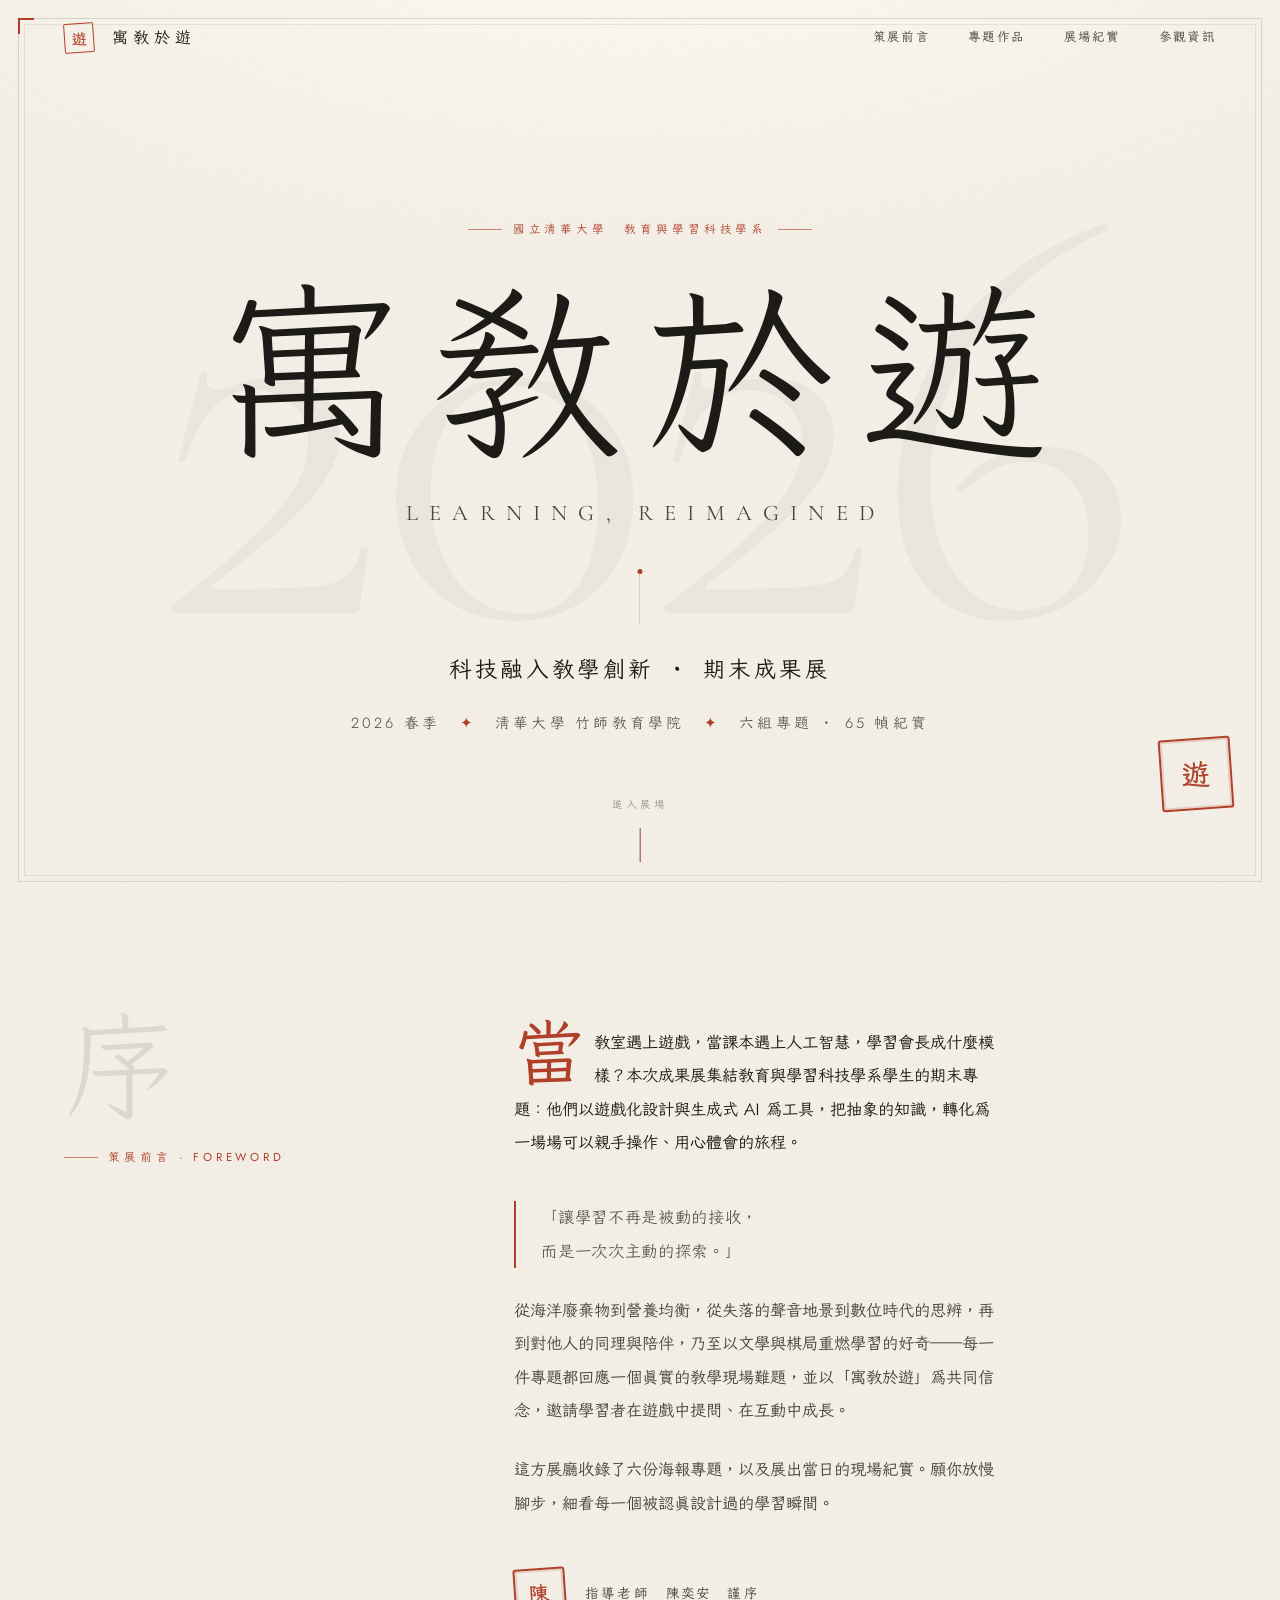
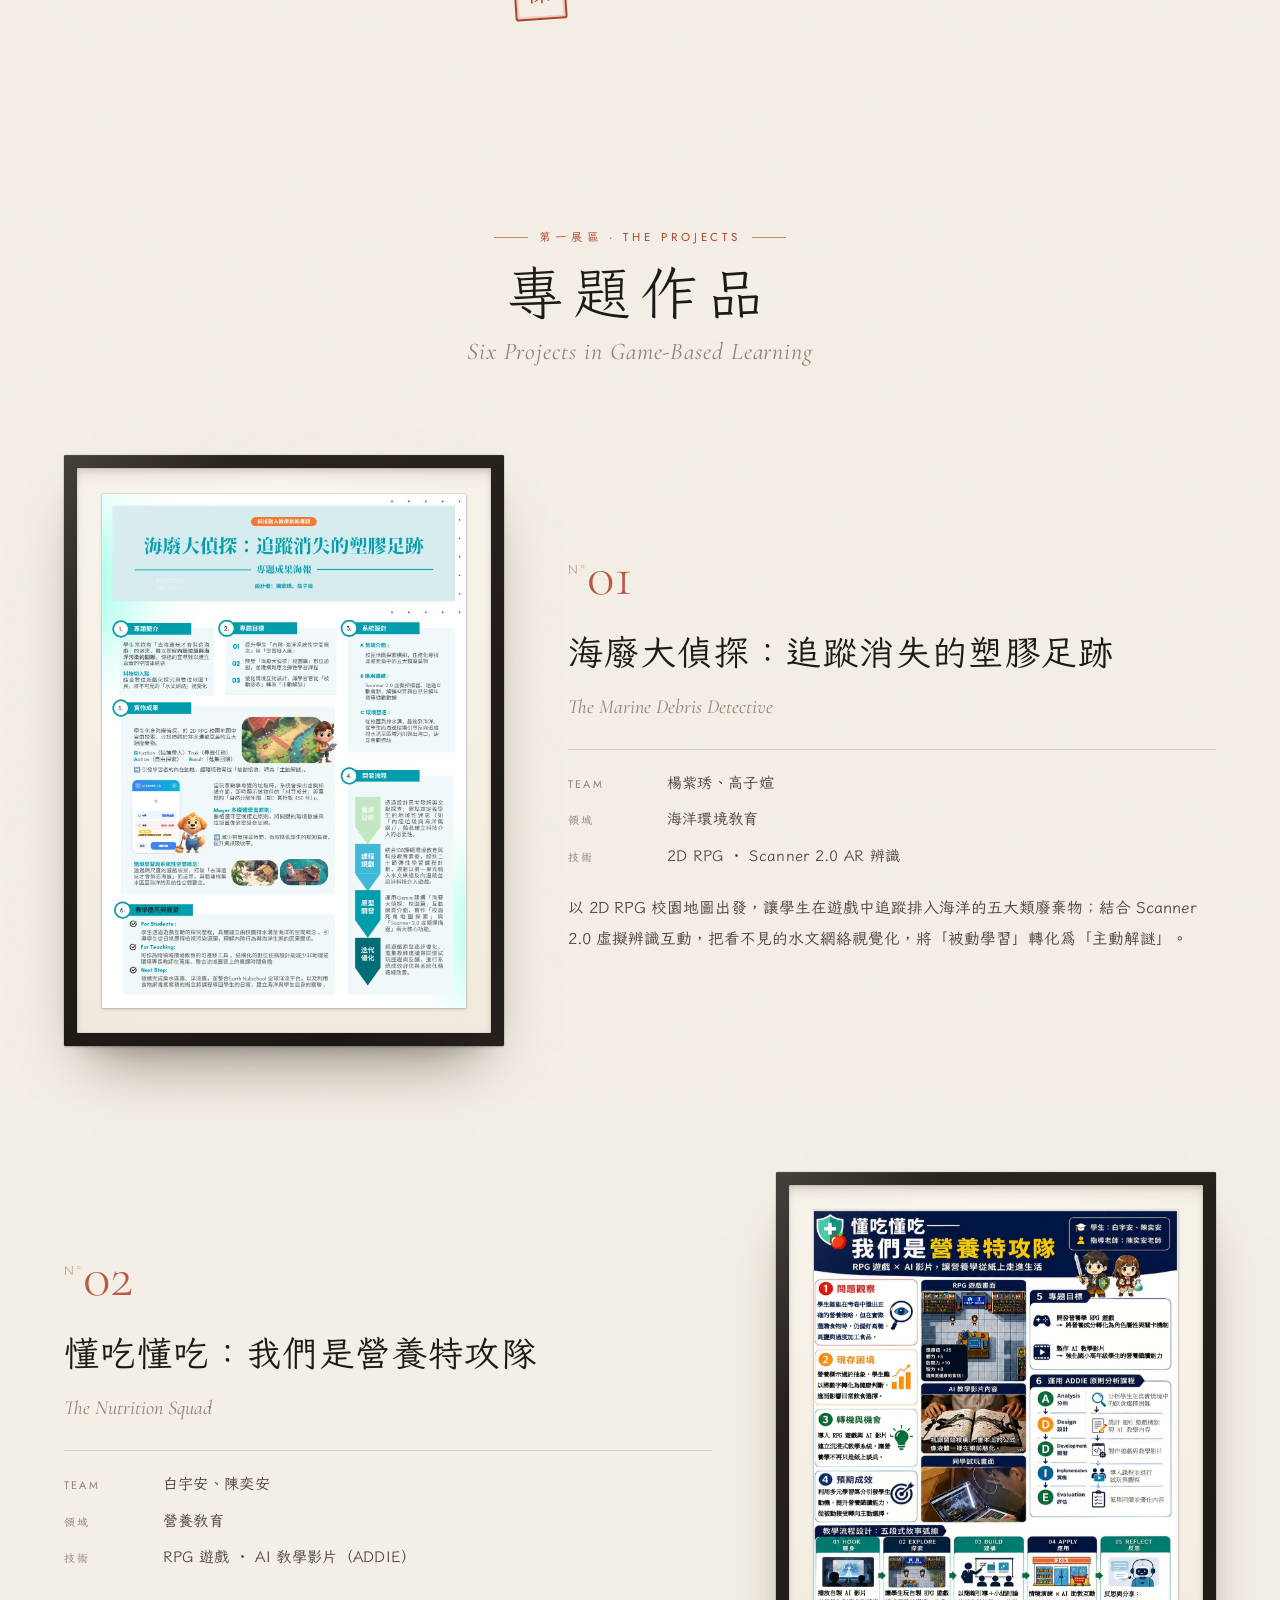
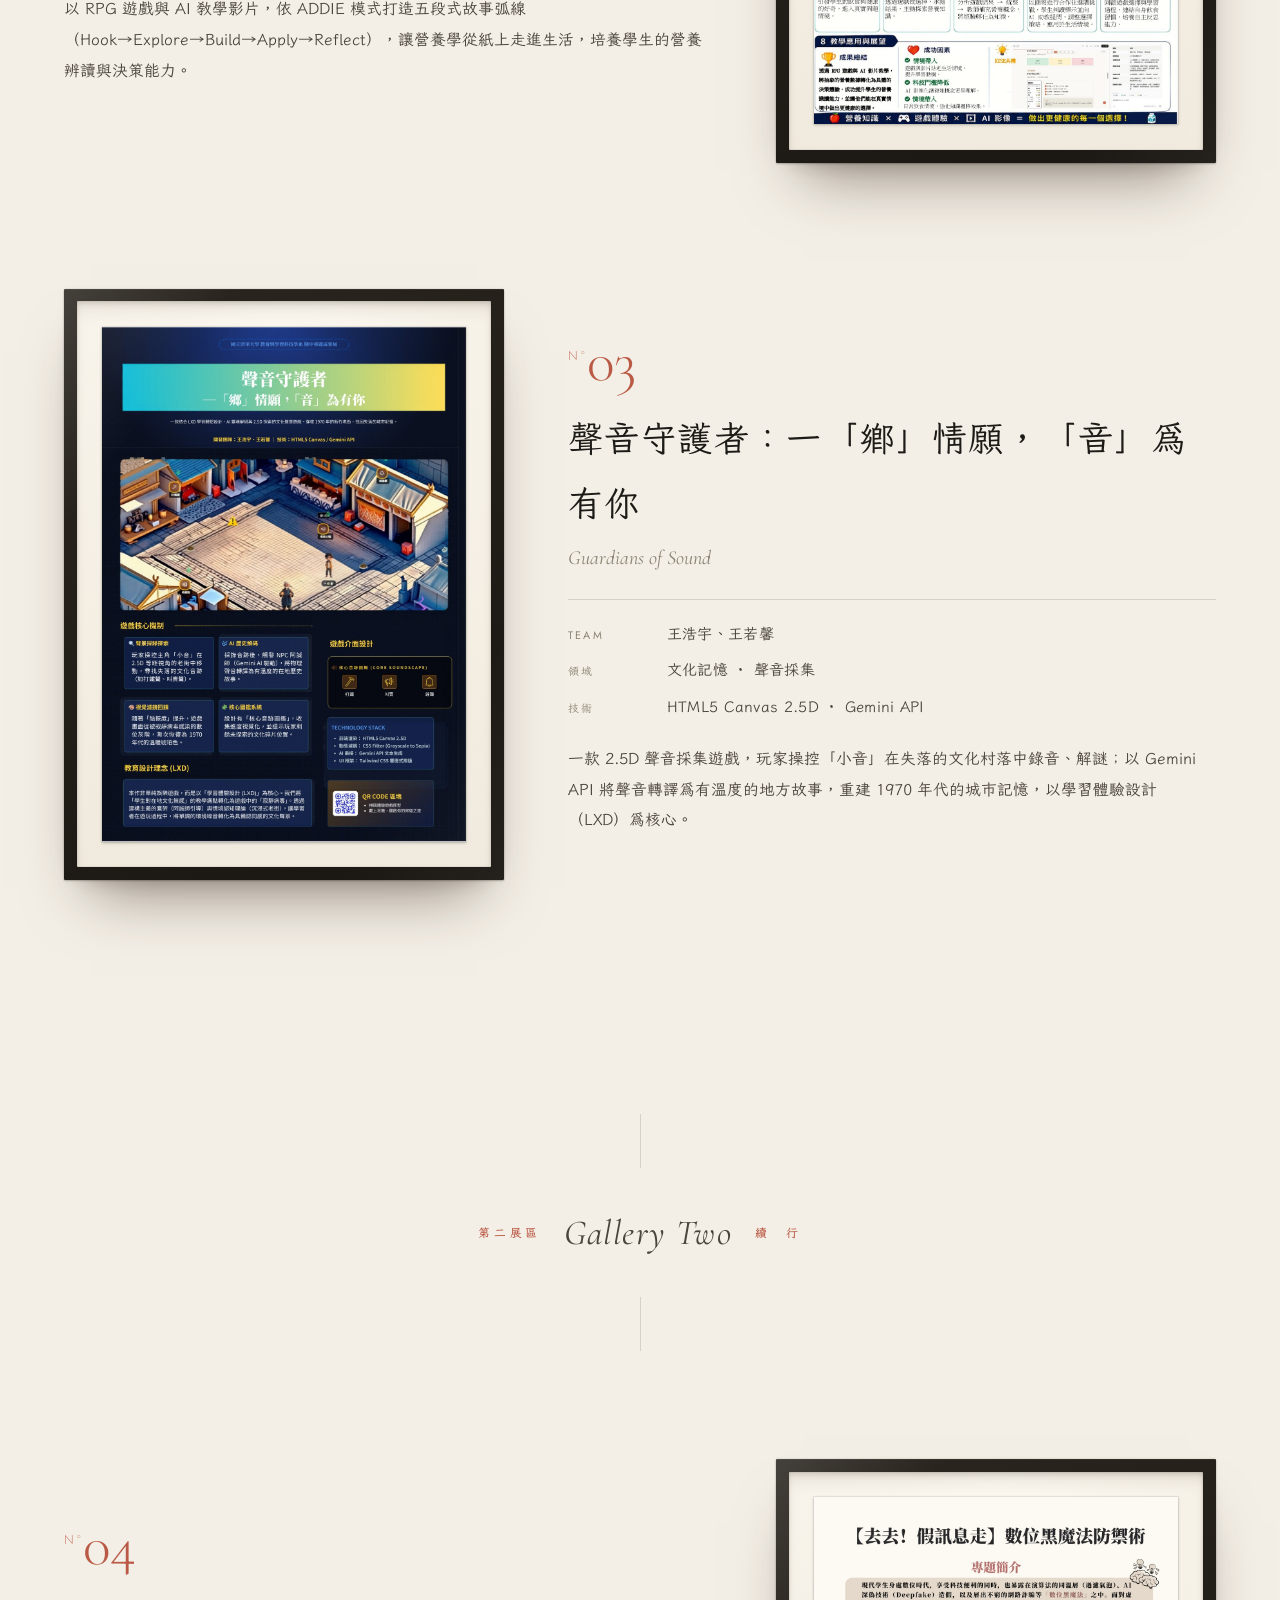
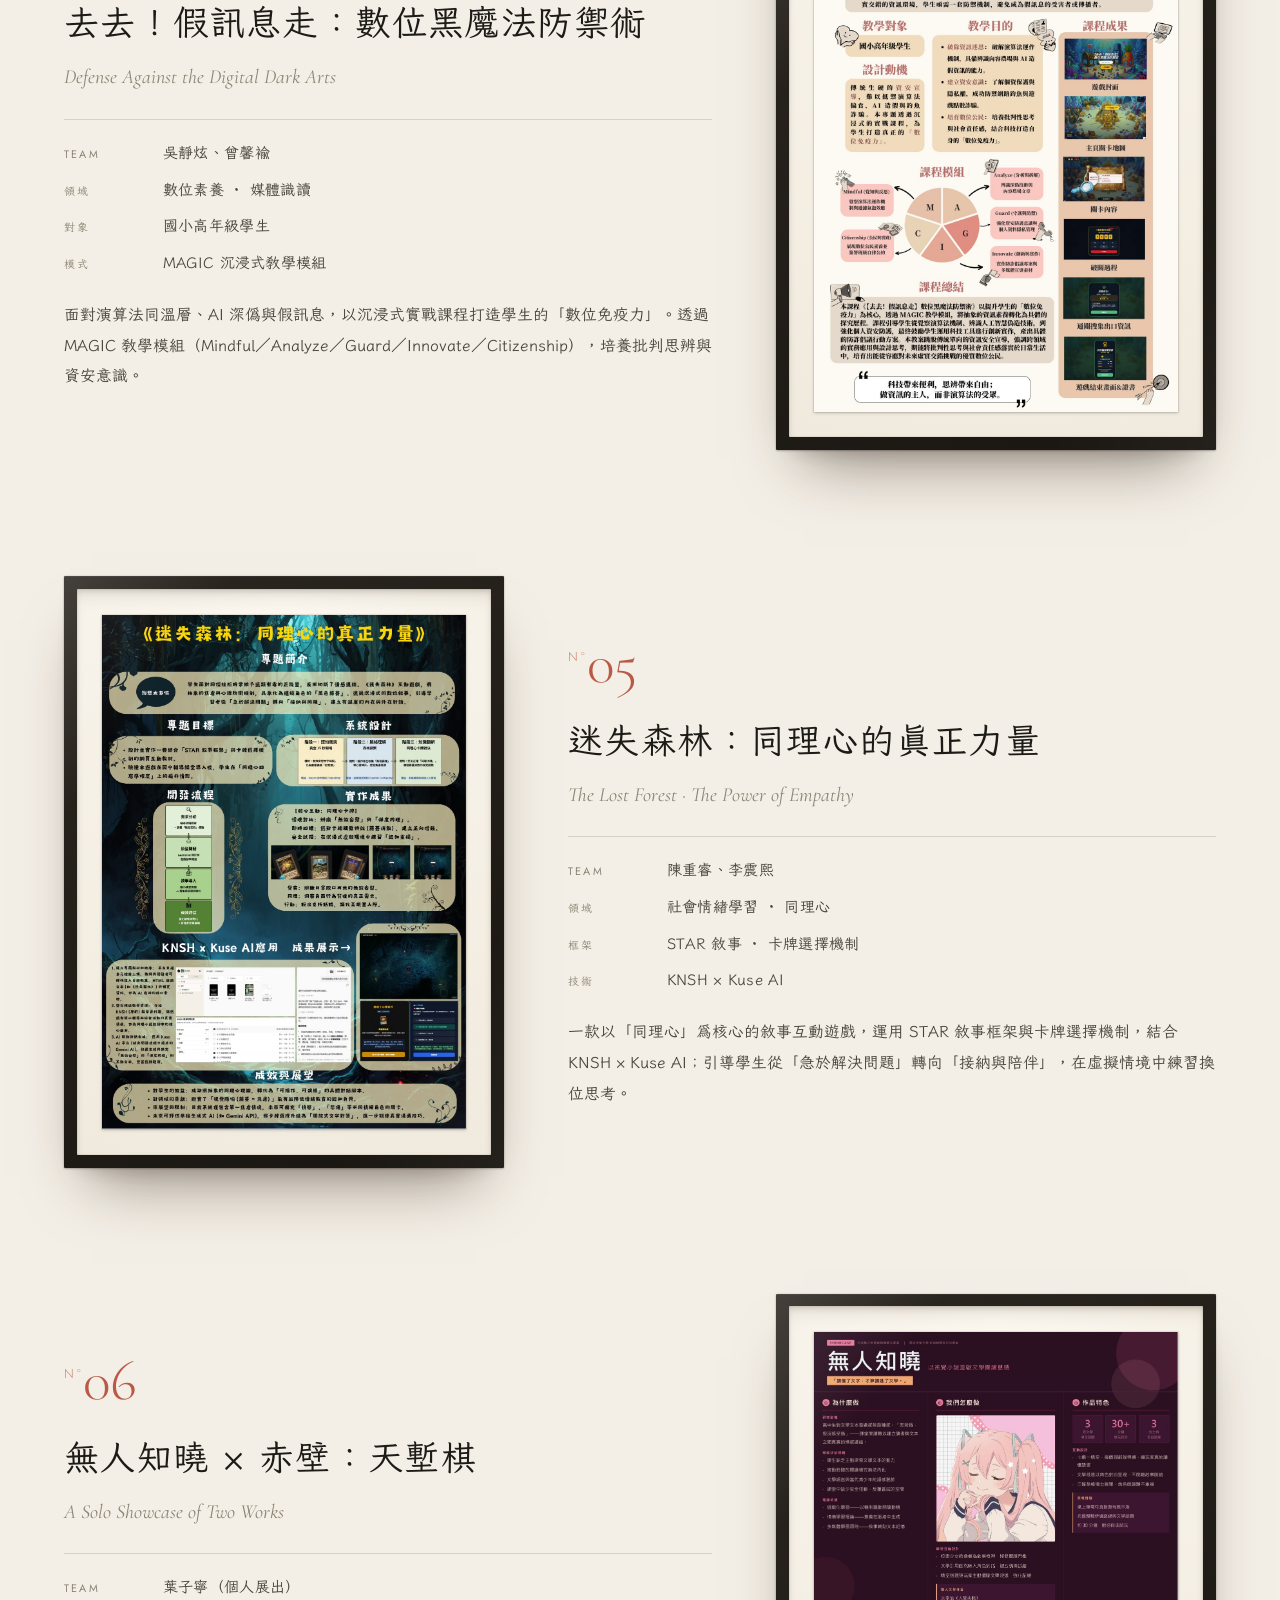
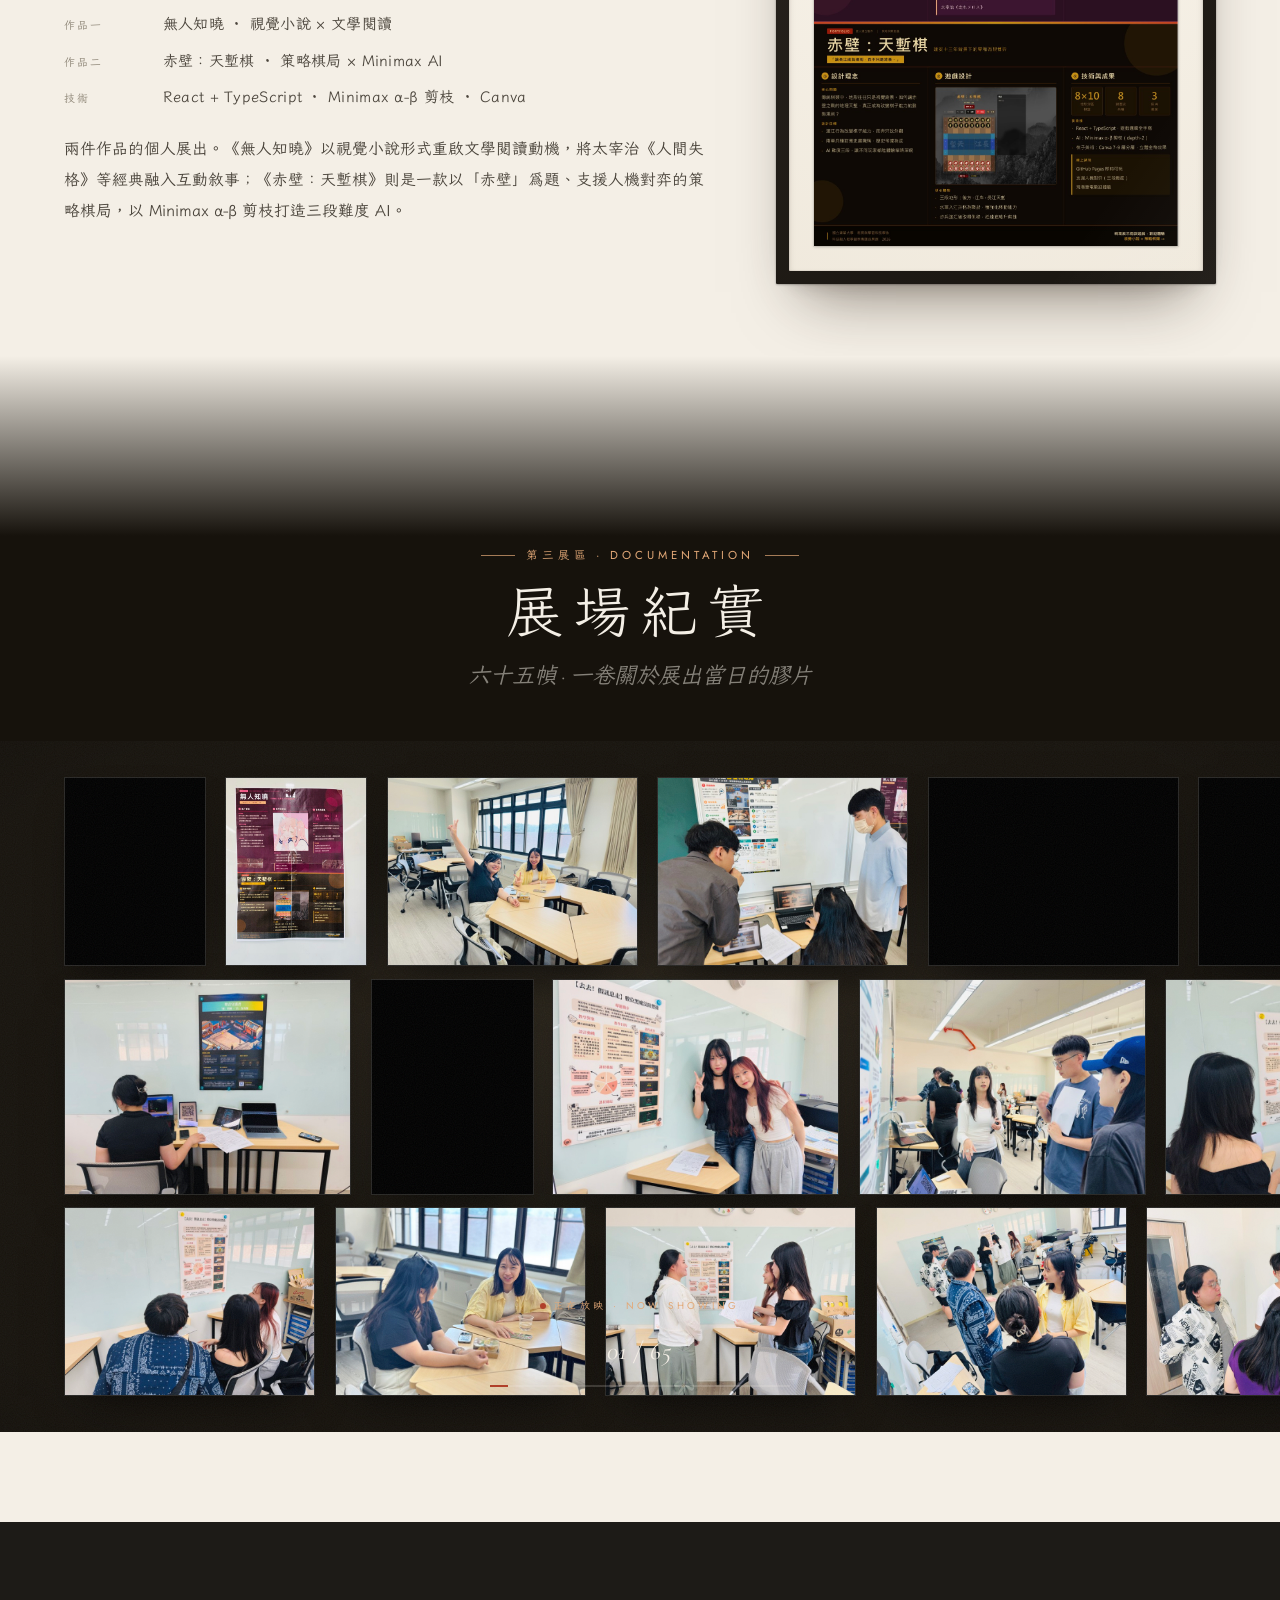
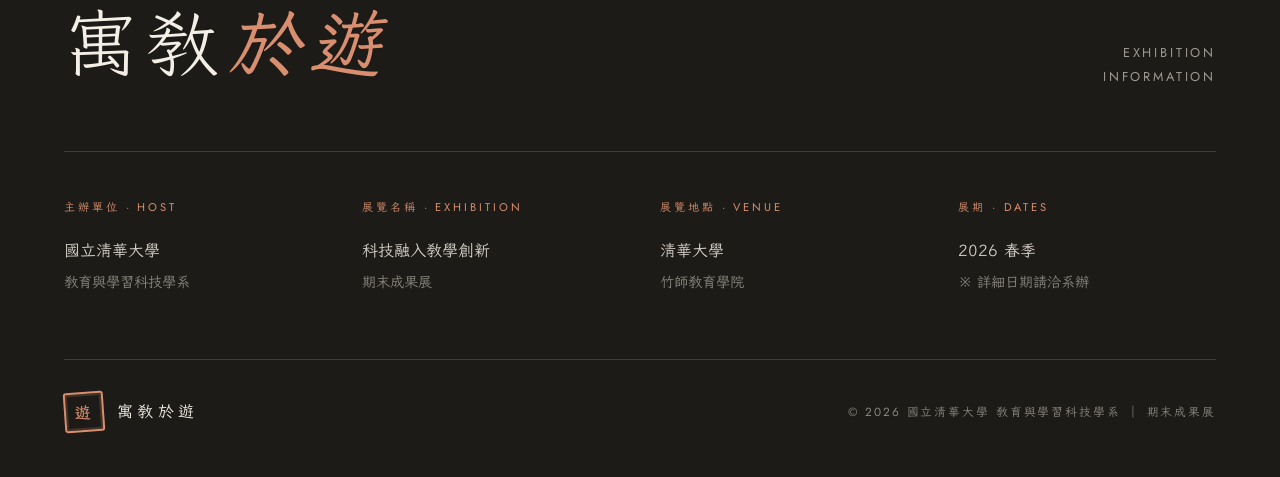
==== commit 26d996ed: "展場紀實改造為「膠卷放映廳」電影感橫向長廊 暗房氛圍（放映機光暈/暈影/顆粒）＋三條膠卷景深視差＋中央聚焦放大/變暗＋ 會移動的齒孔與片格編號＋正在放映計數器；導入 Lenis 平滑慣性捲動。 照片改" ====
--- a/index.html
+++ b/index.html
@@ -318,48 +318,61 @@
 .room-divider__rn{ font-family:var(--label); letter-spacing:.32em; font-size:.74rem; color:var(--cinnabar); text-transform:uppercase; }
 
 /* ════════════════════════════════════════════════════
-   展場紀實 / 沉浸式長廊（GSAP 橫向捲動）
+   展場紀實 / 膠卷放映廳（電影感橫向長廊）
    ════════════════════════════════════════════════════ */
-.corridor{ position:relative; z-index:2; }
-.corridor__intro{ text-align:center; padding-block:clamp(5rem,10vh,9rem) clamp(1.5rem,4vh,3rem); }
-.docu__count{ font-family:var(--display); font-style:italic; color:var(--ink-faint); font-size:clamp(1rem,2vw,1.4rem); margin-top:.6rem; }
-
-.corridor__viewport{ position:relative; height:100vh; overflow:hidden; }
-.corridor__scroller{ height:100%; overflow:hidden; display:flex; align-items:center; }
-.corridor.is-fallback .corridor__scroller{ overflow-x:auto; overflow-y:hidden; -webkit-overflow-scrolling:touch; }
-.corridor.is-fallback .corridor__scroller::-webkit-scrollbar{ height:6px; }
-.corridor.is-fallback .corridor__scroller::-webkit-scrollbar-thumb{ background:#c5bba8; border-radius:10px; }
-.corridor__track{
-  display:grid; grid-auto-flow:column; grid-template-rows:repeat(3,1fr);
-  justify-items:center; align-items:center;
-  gap:clamp(.7rem,1.5vw,1.4rem); height:74vh; padding-inline:max(9vw,3rem); will-change:transform;
-}
-/* 統一尺寸的裱框照片：cover 裁切，使長廊寬度可即時計算、不依賴圖片載入 */
-.corridor .print{ height:100%; width:clamp(155px,27vh,240px); margin:0; }
-.corridor .print img{ width:100%; height:100%; object-fit:cover; }
-.corridor .print:nth-child(3n+1){ align-self:start; }
-.corridor .print:nth-child(3n+2){ align-self:center; }
-.corridor .print:nth-child(3n){ align-self:end; }
-
-/* 邊緣聚焦暈影 + HUD */
-.corridor__vignette{ position:absolute; inset:0; z-index:5; pointer-events:none;
-  background:linear-gradient(90deg, var(--paper) 0%, rgba(244,239,230,0) 9%, rgba(244,239,230,0) 91%, var(--paper) 100%); }
-.corridor__label{ position:absolute; top:clamp(1.2rem,4vh,2.4rem); left:clamp(1.4rem,5vw,3rem); z-index:6; pointer-events:none; }
-.corridor__hud{ position:absolute; left:0; right:0; bottom:clamp(1.4rem,4vh,2.6rem); z-index:6; display:flex; flex-direction:column; align-items:center; gap:.9rem; pointer-events:none; }
-.corridor__hint{ font-family:var(--label); font-size:.64rem; letter-spacing:.3em; text-transform:uppercase; color:var(--ink-faint); }
-.corridor__bar{ width:min(42vw,320px); height:2px; background:var(--line); position:relative; overflow:hidden; }
-.corridor__bar i{ position:absolute; left:0; top:0; height:100%; width:8%; background:var(--cinnabar); }
-
-/* 共用：裱框照片 */
-.print{ display:block; background:#fcf9f3; padding:7px; border:1px solid rgba(0,0,0,.1);
-  box-shadow:0 1px 2px rgba(0,0,0,.08), 0 14px 24px -18px rgba(40,28,16,.45);
-  transition:transform .5s var(--ease), box-shadow .5s var(--ease); cursor:zoom-in; position:relative; }
-.print::after{ content:attr(data-no); position:absolute; right:10px; bottom:10px;
-  font-family:var(--label); font-size:.56rem; letter-spacing:.14em; color:#fff;
-  background:rgba(29,27,23,.55); padding:.25em .6em; border-radius:20px;
-  opacity:0; transition:opacity .4s var(--ease); backdrop-filter:blur(3px); }
-.print:hover{ transform:translateY(-6px); box-shadow:0 2px 4px rgba(0,0,0,.1), 0 28px 44px -22px rgba(40,28,16,.6); z-index:4; }
-.print:hover::after{ opacity:1; }
+.reel{ position:relative; z-index:2; background:#16120c; color:var(--paper); }
+.reel::before{ content:""; position:absolute; top:0; left:0; right:0; height:20vh; z-index:0; pointer-events:none;
+  background:linear-gradient(var(--paper), #16120c); }
+.reel__intro{ position:relative; z-index:2; text-align:center; padding-block:clamp(8rem,20vh,13rem) clamp(2rem,5vh,4rem); }
+.reel__intro .eyebrow{ color:#e2a877; }
+.reel__intro .eyebrow::before, .reel__intro .eyebrow::after{ background:#e2a877; opacity:.7; }
+.reel__intro .sec-head__zh{ color:var(--paper); }
+.docu__count{ font-family:var(--display); font-style:italic; color:rgba(244,239,230,.5); font-size:clamp(1rem,2vw,1.4rem); margin-top:.6rem; }
+
+.reel__stage{ position:relative; height:100vh; overflow:hidden; display:flex; flex-direction:column; justify-content:center; }
+.reel__stage::before{ content:""; position:absolute; inset:0; z-index:1; pointer-events:none;
+  background:
+    radial-gradient(75% 50% at 50% 44%, rgba(255,226,176,.10), transparent 62%),
+    radial-gradient(125% 120% at 50% 50%, transparent 50%, rgba(0,0,0,.72) 100%); }
+.reel__stage::after{ content:""; position:absolute; inset:0; z-index:6; pointer-events:none; opacity:.06; mix-blend-mode:screen;
+  background-image:url("data:image/svg+xml,%3Csvg xmlns='http://www.w3.org/2000/svg' width='180' height='180'%3E%3Cfilter id='n'%3E%3CfeTurbulence type='fractalNoise' baseFrequency='0.9' numOctaves='2'/%3E%3C/filter%3E%3Crect width='100%25' height='100%25' filter='url(%23n)'/%3E%3C/svg%3E"); }
+
+.reel__rows{ position:relative; z-index:2; display:flex; flex-direction:column; gap:clamp(.6rem,1.4vh,1.3rem); }
+.reel__strip{ display:flex; align-items:center; gap:clamp(.7rem,1.5vw,1.4rem); height:clamp(140px,21vh,240px); padding-inline:50vw; will-change:transform; }
+.reel__strip:nth-child(2){ height:clamp(155px,24vh,270px); }
+
+.cell{ position:relative; height:100%; flex:none; padding:0; cursor:zoom-in; background:#000;
+  border:1px solid rgba(244,239,230,.16); box-shadow:0 20px 44px -20px rgba(0,0,0,.85);
+  transform-origin:center center; will-change:transform,opacity; }
+.cell img{ display:block; height:100%; width:auto; max-width:none; }
+.cell::after{ content:attr(data-no); position:absolute; left:7px; bottom:6px; z-index:2;
+  font-family:var(--label); font-size:.5rem; letter-spacing:.12em; color:rgba(244,239,230,.85);
+  background:rgba(0,0,0,.45); padding:.2em .5em; opacity:0; transition:opacity .35s; }
+.cell:hover::after{ opacity:1; }
+
+/* 齒孔（會隨膠卷移動） */
+.reel__perf{ position:absolute; left:-2vw; right:-2vw; height:clamp(16px,2.3vh,24px); z-index:5; pointer-events:none;
+  background:linear-gradient(#0e0b07,#060402); box-shadow:0 0 18px rgba(0,0,0,.6); overflow:hidden; }
+.reel__perf i{ position:absolute; inset:0;
+  background-image:radial-gradient(circle, rgba(244,239,230,.5) 0 26%, transparent 30%);
+  background-size:28px 100%; background-position:0 50%; background-repeat:repeat-x; }
+.reel__perf--top{ top:0; }
+.reel__perf--bottom{ bottom:0; }
+
+/* HUD */
+.reel__hud{ position:absolute; left:0; right:0; bottom:clamp(2rem,5vh,3.4rem); z-index:7; display:flex; flex-direction:column; align-items:center; gap:.7rem; pointer-events:none; }
+.reel__now{ font-family:var(--label); font-size:.62rem; letter-spacing:.34em; text-transform:uppercase; color:#e2a877; display:inline-flex; align-items:center; gap:.7em; }
+.reel__now::before{ content:""; width:6px; height:6px; border-radius:50%; background:var(--cinnabar); box-shadow:0 0 8px var(--cinnabar); animation:pulse 1.8s ease-in-out infinite; }
+@keyframes pulse{ 0%,100%{opacity:1} 50%{opacity:.25} }
+.reel__counter{ font-family:var(--display); font-style:italic; font-size:clamp(1.1rem,2.2vw,1.6rem); color:var(--paper); letter-spacing:.04em; }
+.reel__bar{ width:min(40vw,300px); height:2px; background:rgba(244,239,230,.18); position:relative; overflow:hidden; }
+.reel__bar i{ position:absolute; left:0; top:0; height:100%; width:6%; background:var(--cinnabar); }
+
+/* fallback：無 GSAP / 減少動態 → 可橫向捲動 */
+.reel.is-fallback .reel__stage{ height:auto; overflow-x:auto; padding-block:4vh; }
+.reel.is-fallback .reel__strip{ padding-inline:5vw; }
+.reel.is-fallback .cell{ opacity:1 !important; transform:none !important; }
+.reel.is-fallback .reel__perf{ display:none; }
 
 /* ════════════════════════════════════════════════════
    燈箱
@@ -643,22 +656,21 @@
 
 </main>
 
-<!-- ═══════════ 展場紀實 · 沉浸式長廊 ═══════════ -->
-<section class="corridor" id="documentation">
-  <div class="section corridor__intro" data-reveal>
+<!-- ═══════════ 展場紀實 · 膠卷放映廳 ═══════════ -->
+<section class="reel" id="documentation">
+  <div class="section reel__intro" data-reveal>
     <p class="eyebrow eyebrow--center">第三展區 · Documentation</p>
     <h2 class="sec-head__zh">展場紀實</h2>
-    <p class="docu__count">六十五幀 · 沿牆而行，閱覽展出當日現場</p>
+    <p class="docu__count">六十五幀 · 一卷關於展出當日的膠片</p>
   </div>
-  <div class="corridor__viewport">
-    <div class="corridor__scroller">
-      <div class="corridor__track" id="photoTrack"><!-- 由 JS 生成 --></div>
-    </div>
-    <div class="corridor__vignette" aria-hidden="true"></div>
-    <div class="corridor__label"><span class="eyebrow">展場紀實 · 六十五幀</span></div>
-    <div class="corridor__hud" aria-hidden="true">
-      <span class="corridor__hint">捲動前行 · Walk the corridor →</span>
-      <span class="corridor__bar"><i id="corridorBar"></i></span>
+  <div class="reel__stage">
+    <div class="reel__perf reel__perf--top" aria-hidden="true"><i></i></div>
+    <div class="reel__rows" id="reelRows"><!-- 由 JS 生成三條膠卷 --></div>
+    <div class="reel__perf reel__perf--bottom" aria-hidden="true"><i></i></div>
+    <div class="reel__hud" aria-hidden="true">
+      <span class="reel__now">正在放映 · Now Showing</span>
+      <span class="reel__counter" id="reelCounter">01 / 65</span>
+      <span class="reel__bar"><i id="reelBar"></i></span>
     </div>
   </div>
 </section>
@@ -713,6 +725,8 @@
 <!-- GSAP（2025 起完全免費，含所有外掛） -->
 <script src="https://cdn.jsdelivr.net/npm/gsap@3.13.0/dist/gsap.min.js"></script>
 <script src="https://cdn.jsdelivr.net/npm/gsap@3.13.0/dist/ScrollTrigger.min.js"></script>
+<!-- Lenis：平滑慣性捲動 -->
+<script src="https://cdn.jsdelivr.net/npm/lenis@1.1.18/dist/lenis.min.js"></script>
 <script>
 /* ── 導覽列 + 進度條 ── */
 const nav = document.getElementById('nav');
@@ -749,31 +763,37 @@
 };
 const POSTER_ORDER = ['g1','g3','g4','g5','g8','g6'];
 
-/* ── 建立長廊照片 ── */
-const photoTrack = document.getElementById('photoTrack');
-const frag = document.createDocumentFragment();
+/* ── 建立三條膠卷（65 張分配其上） ── */
+const reelRows = document.getElementById('reelRows');
+const STRIP_N = 3;
+const stripEls = [];
+for (let s = 0; s < STRIP_N; s++){
+  const st = document.createElement('div');
+  st.className = 'reel__strip';
+  reelRows.appendChild(st);
+  stripEls.push(st);
+}
 PHOTOS.forEach((name, i) => {
-  const b = document.createElement('button');
-  b.className = 'print';
-  b.type = 'button';
-  b.setAttribute('data-no', String(i + 1).padStart(2, '0') + ' / ' + PHOTOS.length);
-  b.setAttribute('aria-label', '放大檢視 現場紀實 第 ' + (i + 1) + ' 張');
+  const cell = document.createElement('button');
+  cell.className = 'cell';
+  cell.type = 'button';
+  cell.setAttribute('data-no', String(i + 1).padStart(2, '0') + ' / ' + PHOTOS.length);
+  cell.setAttribute('aria-label', '放大檢視 現場紀實 第 ' + (i + 1) + ' 張');
   const img = document.createElement('img');
   img.src = 'assets/photos/thumb/' + name + '.jpg';
   img.alt = '展場現場紀實 ' + (i + 1);
   img.loading = 'eager';
   img.decoding = 'async';
-  b.appendChild(img);
-  b.addEventListener('click', () => openLightbox('photo', i));
-  frag.appendChild(b);
+  cell.appendChild(img);
+  cell.addEventListener('click', () => openLightbox('photo', i));
+  stripEls[i % STRIP_N].appendChild(cell);
 });
-photoTrack.appendChild(frag);
 
 /* ── 燈箱 ── */
 const lb = document.getElementById('lightbox');
 const lbImg = document.getElementById('lbImg');
 const lbCap = document.getElementById('lbCap');
-let mode = 'photo', idx = 0;
+let mode = 'photo', idx = 0, lenis = null;
 
 function render(){
   if (mode === 'photo'){
@@ -793,10 +813,12 @@
   mode = m; idx = i; render();
   lb.classList.add('open'); lb.setAttribute('aria-hidden','false');
   document.body.style.overflow = 'hidden';
+  if (lenis) lenis.stop();
 }
 function closeLightbox(){
   lb.classList.remove('open'); lb.setAttribute('aria-hidden','true');
   document.body.style.overflow = '';
+  if (lenis) lenis.start();
 }
 function step(d){
   const len = (mode === 'photo') ? PHOTOS.length : POSTER_ORDER.length;
@@ -820,36 +842,88 @@
   el.addEventListener('keydown', (e) => { if (e.key === 'Enter' || e.key === ' '){ e.preventDefault(); open(); } });
 });
 
-/* ── 沉浸式長廊（GSAP ScrollTrigger 橫向捲動） ── */
-function initCorridor(){
-  const section  = document.getElementById('documentation');
-  const viewport = section.querySelector('.corridor__viewport');
-  const track    = document.getElementById('photoTrack');
-  const bar      = document.getElementById('corridorBar');
-  const reduce   = matchMedia('(prefers-reduced-motion: reduce)').matches;
-
-  // 無 GSAP 或使用者偏好減少動態 → 退回原生橫向捲動
+/* ── 平滑慣性捲動（Lenis） ── */
+function initSmoothScroll(){
+  if (matchMedia('(prefers-reduced-motion: reduce)').matches || !window.Lenis) return;
+  lenis = new Lenis({ lerp: 0.085, smoothWheel: true, wheelMultiplier: 1 });
+  lenis.on('scroll', () => { if (window.ScrollTrigger) ScrollTrigger.update(); });
+  if (window.gsap){ gsap.ticker.add((t) => lenis.raf(t * 1000)); gsap.ticker.lagSmoothing(0); }
+  else { const raf = (t) => { lenis.raf(t); requestAnimationFrame(raf); }; requestAnimationFrame(raf); }
+  // 錨點導覽改用 Lenis 平滑捲動
+  document.querySelectorAll('a[href^="#"]').forEach((a) => {
+    a.addEventListener('click', (e) => {
+      const t = document.querySelector(a.getAttribute('href'));
+      if (t){ e.preventDefault(); lenis.scrollTo(t, { offset: -4 }); }
+    });
+  });
+}
+
+/* ── 等待圖片載入 ── */
+function imagesReady(root, cb){
+  const imgs = Array.prototype.slice.call(root.querySelectorAll('img'));
+  let n = imgs.filter((i) => !i.complete).length;
+  if (!n){ cb(); return; }
+  const done = () => { if (--n <= 0) cb(); };
+  imgs.forEach((i) => { if (!i.complete){ i.addEventListener('load', done); i.addEventListener('error', done); } });
+}
+
+/* ── 膠卷放映廳：景深視差 + 中央聚焦 + 齒孔移動（GSAP ScrollTrigger 釘住） ── */
+function initReel(){
+  const section = document.getElementById('documentation');
+  const stage   = section.querySelector('.reel__stage');
+  const perfs   = section.querySelectorAll('.reel__perf i');
+  const bar     = document.getElementById('reelBar');
+  const counter = document.getElementById('reelCounter');
+  const reduce  = matchMedia('(prefers-reduced-motion: reduce)').matches;
+
+  // 無 GSAP / 減少動態 → 退回可橫向捲動
   if (reduce || !window.gsap || !window.ScrollTrigger){ section.classList.add('is-fallback'); return; }
-
   gsap.registerPlugin(ScrollTrigger);
-  const dist = () => Math.max(0, track.scrollWidth - viewport.clientWidth);
-  gsap.to(track, {
-    x: () => -dist(),
-    ease: 'none',
-    scrollTrigger: {
-      trigger: viewport,
-      start: 'top top',
-      end: () => '+=' + dist(),
-      scrub: 0.6,
-      pin: true,
-      anticipatePin: 1,
-      invalidateOnRefresh: true,
-      onUpdate: (self) => { if (bar) bar.style.width = (8 + self.progress * 92) + '%'; }
+
+  let dists = [], maxDist = 1, cells = [];
+  function measure(){
+    const vw = window.innerWidth;
+    dists = stripEls.map((st) => Math.max(0, st.scrollWidth - vw));
+    maxDist = Math.max(1, Math.max.apply(null, dists));
+    cells = [];
+    stripEls.forEach((st, si) => {
+      Array.prototype.forEach.call(st.children, (el) => {
+        cells.push({ el: el, si: si, c: el.offsetLeft + el.offsetWidth / 2, no: el.getAttribute('data-no') });
+      });
+    });
+  }
+  function layout(p){
+    const center = window.innerWidth / 2;
+    const sx = dists.map((d) => -p * d);
+    stripEls.forEach((st, si) => { st.style.transform = 'translate3d(' + sx[si].toFixed(1) + 'px,0,0)'; });
+    let best = 2, bestNo = null;
+    for (let k = 0; k < cells.length; k++){
+      const o = cells[k];
+      const cx = sx[o.si] + o.c;
+      const nd = Math.min(1, Math.abs(cx - center) / (center * 1.05));
+      o.el.style.transform = 'scale(' + (1 - nd * 0.18).toFixed(3) + ')';
+      o.el.style.opacity = (1 - nd * 0.62).toFixed(3);
+      if (nd < best){ best = nd; bestNo = o.no; }
     }
+    const shift = (-p * maxDist * 0.5).toFixed(1) + 'px';
+    for (let j = 0; j < perfs.length; j++){ perfs[j].style.backgroundPositionX = shift; }
+    if (bar) bar.style.width = (6 + p * 94) + '%';
+    if (counter && bestNo) counter.textContent = bestNo;
+  }
+  measure();
+  ScrollTrigger.create({
+    trigger: stage, start: 'top top', end: () => '+=' + maxDist,
+    pin: true, anticipatePin: 1, invalidateOnRefresh: true,
+    onRefresh: measure,
+    onUpdate: (self) => layout(self.progress)
   });
-  window.addEventListener('load', () => ScrollTrigger.refresh());
-}
-initCorridor();
+  layout(0);
+  imagesReady(stage, () => { measure(); ScrollTrigger.refresh(); layout(0); });
+  window.addEventListener('load', () => { measure(); ScrollTrigger.refresh(); });
+}
+
+initSmoothScroll();
+initReel();
 </script>
 </body>
 </html>
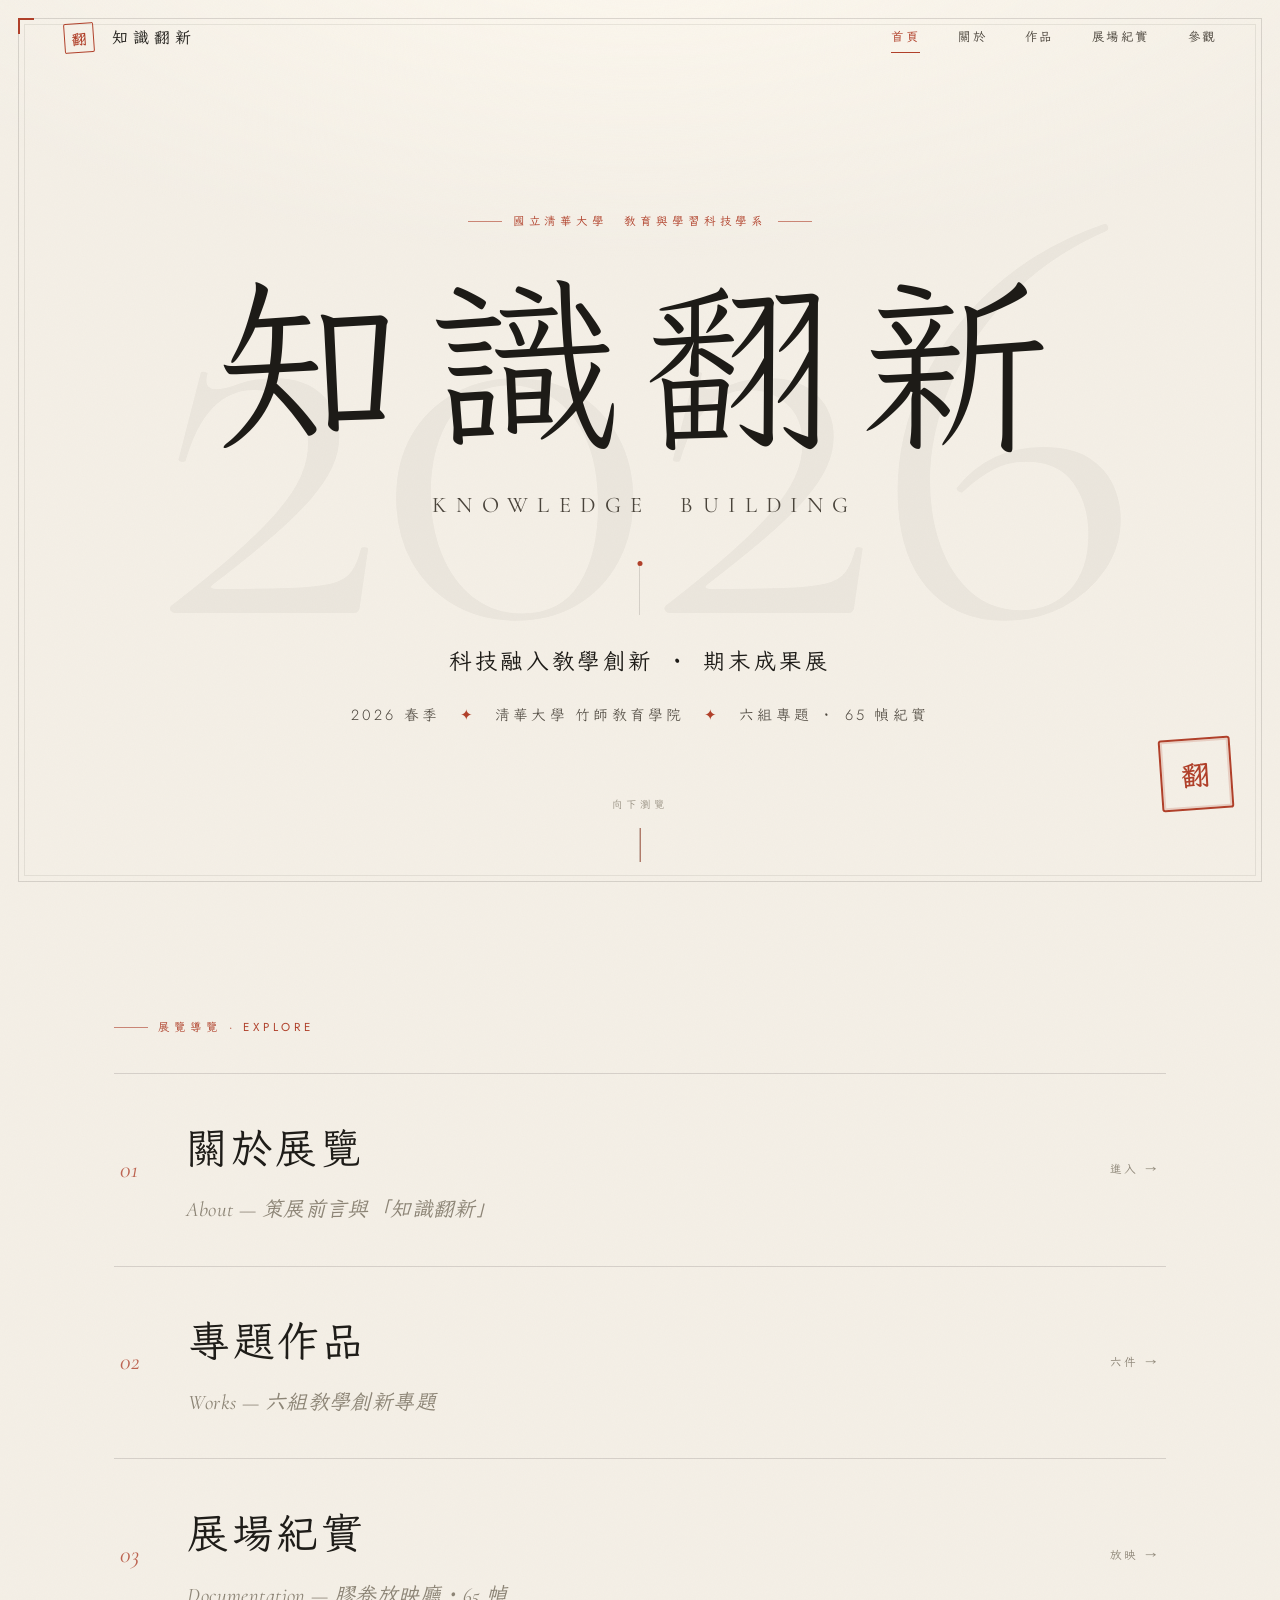
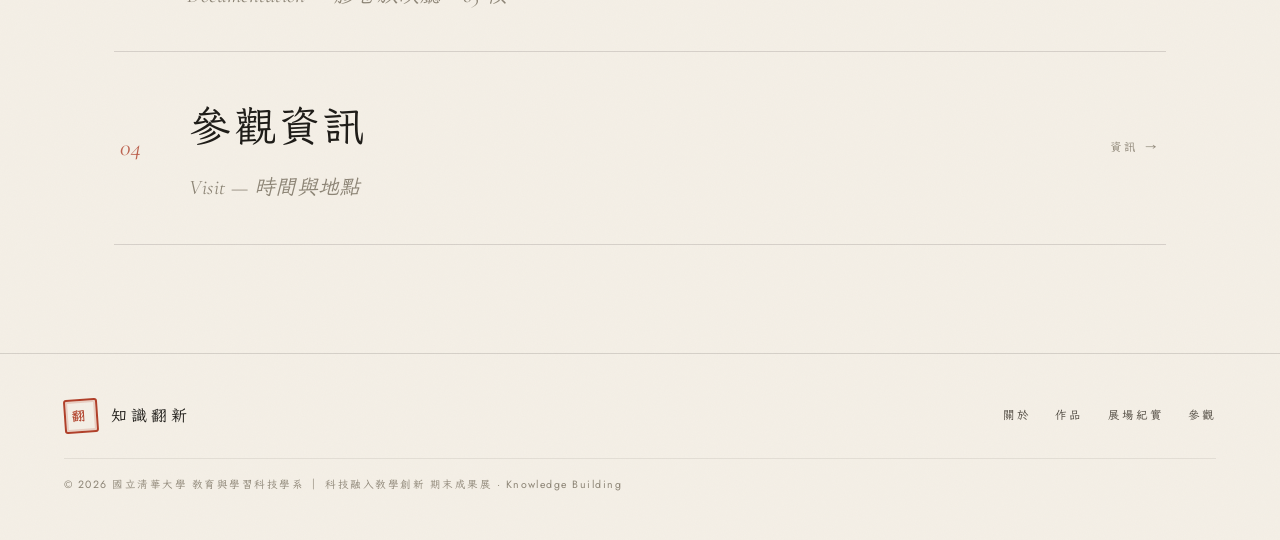
==== commit 681e4fb9: "改版為多頁式網站；主標題改為「知識翻新 Knowledge Building」 單頁 → 多頁：首頁／關於／作品總覽／作品專頁（work.html?id=）／展場紀實／參觀。 共用 styles.cs" ====
--- a/index.html
+++ b/index.html
@@ -3,490 +3,42 @@
 <head>
 <meta charset="UTF-8" />
 <meta name="viewport" content="width=device-width, initial-scale=1.0" />
-<title>寓教於遊 ｜ 科技融入教學創新・期末成果展</title>
-<meta name="description" content="國立清華大學 教育與學習科技學系 — 科技融入教學創新 期末成果展。六組以遊戲化與生成式 AI 打造的教學專題，及展場現場紀實。" />
-<!-- 不被搜尋引擎索引（有連結才看得到） -->
+<title>知識翻新 Knowledge Building ｜ 科技融入教學創新 期末成果展</title>
+<meta name="description" content="國立清華大學 教育與學習科技學系 — 科技融入教學創新 期末成果展。以「知識翻新（Knowledge Building）」為題，六組以遊戲化與生成式 AI 打造的教學專題，及展場現場紀實。" />
 <meta name="robots" content="noindex, nofollow" />
 <meta name="googlebot" content="noindex, nofollow" />
-
-<!-- ＝＝＝＝＝＝ 字型 ＝＝＝＝＝＝ -->
 <link rel="preconnect" href="https://fonts.googleapis.com">
 <link rel="preconnect" href="https://fonts.gstatic.com" crossorigin>
 <link href="https://fonts.googleapis.com/css2?family=Cormorant+Garamond:ital,wght@0,300;0,400;0,500;0,600;1,300;1,400;1,500&family=Jost:wght@300;400;500&family=LXGW+WenKai+TC:wght@300;400;700&display=swap" rel="stylesheet">
-
-<style>
-/* ════════════════════════════════════════════════════
-   設計系統 — 變數
-   ════════════════════════════════════════════════════ */
-:root{
-  --paper:        #f4efe6;   /* 展牆 · 溫潤米白 */
-  --paper-2:      #ece5d8;
-  --paper-3:      #e3dbcb;
-  --ink:          #1d1b17;   /* 墨黑 */
-  --ink-soft:     #4a443b;
-  --ink-faint:    #8c8475;
-  --cinnabar:     #b0402a;   /* 朱砂紅 */
-  --cinnabar-2:   #8f2f1d;
-  --line:         rgba(29,27,23,0.14);
-  --line-soft:    rgba(29,27,23,0.08);
-
-  --serif:  "LXGW WenKai TC", "Noto Serif TC", "Songti TC", serif;
-  --display:"Cormorant Garamond", "LXGW WenKai TC", serif;
-  --label:  "Jost", "LXGW WenKai TC", sans-serif;
-
-  --ease: cubic-bezier(.2,.72,.2,1);
-  --pad:  clamp(1.4rem, 5vw, 6rem);
-}
-
-*{ margin:0; padding:0; box-sizing:border-box; }
-
-html{
-  scroll-behavior:smooth;
-  scroll-padding-top:6rem;
-  -webkit-font-smoothing:antialiased;
-  text-rendering:optimizeLegibility;
-}
-body{
-  font-family:var(--serif);
-  background:var(--paper);
-  color:var(--ink);
-  line-height:1.85;
-  overflow-x:hidden;
-  position:relative;
-}
-
-::selection{ background:var(--cinnabar); color:var(--paper); }
-
-::-webkit-scrollbar{ width:11px; }
-::-webkit-scrollbar-track{ background:var(--paper-2); }
-::-webkit-scrollbar-thumb{ background:#c5bba8; border:3px solid var(--paper-2); border-radius:20px; }
-::-webkit-scrollbar-thumb:hover{ background:var(--cinnabar); }
-
-img{ display:block; max-width:100%; }
-a{ color:inherit; text-decoration:none; }
-button{ font:inherit; color:inherit; background:none; border:none; cursor:pointer; }
-
-/* ── 大氣層 ─────────────────────────────────────────── */
-.atmosphere{ position:fixed; inset:0; pointer-events:none; z-index:1; }
-.atmosphere .spotlight{
-  position:absolute; inset:0;
-  background:
-    radial-gradient(120% 70% at 50% -10%, rgba(255,250,240,.85), transparent 55%),
-    radial-gradient(140% 120% at 50% 50%, transparent 55%, rgba(60,48,32,.13) 100%);
-}
-.atmosphere .grain{
-  position:absolute; inset:-200%;
-  background-image:url("data:image/svg+xml,%3Csvg xmlns='http://www.w3.org/2000/svg' width='220' height='220'%3E%3Cfilter id='n'%3E%3CfeTurbulence type='fractalNoise' baseFrequency='0.9' numOctaves='3' stitchTiles='stitch'/%3E%3C/filter%3E%3Crect width='100%25' height='100%25' filter='url(%23n)' opacity='0.5'/%3E%3C/svg%3E");
-  opacity:.05; mix-blend-mode:multiply;
-}
-
-.page-frame{
-  position:fixed; inset:clamp(.7rem,1.4vw,1.4rem);
-  border:1px solid var(--line); z-index:90; pointer-events:none;
-}
-.page-frame::before{ content:""; position:absolute; inset:5px; border:1px solid var(--line-soft); }
-.page-frame::after{
-  content:""; position:absolute; top:-1px; left:-1px; width:14px; height:14px;
-  border-top:2px solid var(--cinnabar); border-left:2px solid var(--cinnabar);
-}
-
-.progress{
-  position:fixed; top:0; left:0; height:2px; width:0%;
-  background:var(--cinnabar); z-index:120; transition:width .1s linear;
-}
-
-/* ── 印章 ───────────────────────────────────────────── */
-.seal{
-  display:inline-grid; place-items:center;
-  width:var(--s,58px); height:var(--s,58px);
-  border:2px solid var(--cinnabar); border-radius:3px;
-  color:var(--cinnabar); font-family:var(--serif); font-weight:600;
-  font-size:calc(var(--s,58px)*.4); line-height:1;
-  transform:rotate(-4deg);
-  box-shadow:inset 0 0 0 2px rgba(176,64,42,.18);
-}
-
-/* ── 共用排版 ───────────────────────────────────────── */
-.eyebrow{
-  font-family:var(--label); font-weight:400;
-  font-size:.72rem; letter-spacing:.34em; text-transform:uppercase;
-  color:var(--cinnabar); display:inline-flex; align-items:center; gap:.9em;
-}
-.eyebrow::before{ content:""; width:34px; height:1px; background:var(--cinnabar); opacity:.6; }
-.eyebrow--center{ justify-content:center; }
-.eyebrow--center::after{ content:""; width:34px; height:1px; background:var(--cinnabar); opacity:.6; }
-
-.section{ position:relative; z-index:2; padding-inline:var(--pad); }
-
-.sec-head__zh{
-  font-family:var(--serif); font-weight:300;
-  font-size:clamp(2rem,5vw,3.6rem); letter-spacing:.16em; line-height:1.2; margin-top:.6rem;
-}
-.sec-head__en{
-  font-family:var(--display); font-style:italic; font-weight:400;
-  font-size:clamp(1rem,2vw,1.5rem); color:var(--ink-faint); letter-spacing:.04em; margin-top:.2rem;
-}
-
-/* ── 導覽列 ─────────────────────────────────────────── */
-.nav{
-  position:fixed; top:0; left:0; right:0; z-index:100;
-  display:flex; align-items:center; justify-content:space-between;
-  padding:1.4rem clamp(1.6rem,5vw,4.5rem);
-  transition:padding .5s var(--ease), background .5s var(--ease), box-shadow .5s var(--ease);
-}
-.nav.scrolled{
-  padding-block:.85rem; background:rgba(244,239,230,.82);
-  backdrop-filter:blur(12px) saturate(1.2); box-shadow:0 1px 0 var(--line);
-}
-.nav__brand{ display:flex; align-items:center; gap:.85rem; }
-.nav__mark{
-  width:30px; height:30px; border:1.5px solid var(--cinnabar); border-radius:2px;
-  display:grid; place-items:center; color:var(--cinnabar);
-  font-family:var(--serif); font-weight:600; font-size:.95rem; transform:rotate(-4deg);
-}
-.nav__name{ font-family:var(--serif); font-weight:500; letter-spacing:.3em; font-size:1rem; padding-left:.3em; }
-.nav__links{ display:flex; gap:2.4rem; }
-.nav__links a{
-  font-family:var(--label); font-weight:400; font-size:.78rem;
-  letter-spacing:.18em; color:var(--ink-soft); position:relative; padding:.3em 0; transition:color .35s;
-}
-.nav__links a::after{ content:""; position:absolute; left:0; bottom:0; height:1px; width:0; background:var(--cinnabar); transition:width .4s var(--ease); }
-.nav__links a:hover{ color:var(--cinnabar); }
-.nav__links a:hover::after{ width:100%; }
-
-/* ════════════════════════════════════════════════════
-   入口 / HERO
-   ════════════════════════════════════════════════════ */
-.hero{
-  position:relative; z-index:2; min-height:100vh;
-  display:flex; flex-direction:column; justify-content:center; align-items:center;
-  text-align:center; padding:8rem var(--pad) 5rem;
-}
-.hero__year{
-  position:absolute; top:50%; left:50%; transform:translate(-50%,-54%);
-  font-family:var(--display); font-weight:300; font-size:min(46vw,40rem);
-  color:var(--ink); opacity:.038; line-height:1; letter-spacing:-.02em;
-  pointer-events:none; user-select:none; white-space:nowrap;
-}
-.hero__inner{ position:relative; }
-.hero__eyebrow{ margin-bottom:2.4rem; }
-.hero__title{
-  font-family:var(--serif); font-weight:300;
-  font-size:clamp(3.4rem,15vw,12rem); line-height:.96; letter-spacing:.08em;
-  display:flex; justify-content:center; gap:.04em; flex-wrap:wrap;
-}
-.hero__title .char{ display:inline-block; transform:translateY(115%); }
-.hero__latin{
-  font-family:var(--display); font-weight:400; letter-spacing:.5em;
-  font-size:clamp(.85rem,2.2vw,1.4rem); text-transform:uppercase;
-  color:var(--ink-soft); margin-top:1.8rem; padding-left:.5em;
-}
-.hero__rule{ width:1px; height:clamp(36px,6vh,64px); background:var(--line); margin:2.2rem auto 1.6rem; position:relative; }
-.hero__rule::after{ content:""; position:absolute; top:0; left:50%; transform:translateX(-50%); width:5px; height:5px; border-radius:50%; background:var(--cinnabar); }
-.hero__fullname{
-  font-family:var(--serif); font-weight:400; font-size:clamp(1rem,2.4vw,1.4rem);
-  letter-spacing:.16em; color:var(--ink); margin-bottom:1.3rem;
-}
-.hero__meta{
-  font-family:var(--label); font-weight:300; font-size:clamp(.74rem,1.6vw,.92rem);
-  letter-spacing:.22em; color:var(--ink-soft);
-  display:flex; flex-wrap:wrap; justify-content:center; align-items:center; gap:.4em 1.3em;
-}
-.hero__meta .dot{ color:var(--cinnabar); }
-.hero__seal{ position:absolute; right:clamp(.5rem,4vw,3rem); bottom:clamp(4rem,10vh,7rem); }
-
-.scroll-hint{
-  position:absolute; bottom:2.4rem; left:50%; transform:translateX(-50%);
-  font-family:var(--label); font-weight:300; font-size:.66rem; letter-spacing:.3em;
-  text-transform:uppercase; color:var(--ink-faint);
-  display:flex; flex-direction:column; align-items:center; gap:.8rem;
-}
-.scroll-hint span{ width:1px; height:34px; background:var(--ink-faint); position:relative; overflow:hidden; }
-.scroll-hint span::after{ content:""; position:absolute; inset:0; background:var(--cinnabar); animation:drip 2.4s var(--ease) infinite; }
-@keyframes drip{ 0%{transform:translateY(-100%)} 50%{transform:translateY(0)} 100%{transform:translateY(100%)} }
-
-.hero [data-load]{ opacity:0; transform:translateY(22px); animation:rise 1.2s var(--ease) forwards; }
-.hero .hero__title .char{ animation:charRise 1.1s var(--ease) forwards; }
-.hero__eyebrow{ animation-delay:.15s; }
-.hero__title .char:nth-child(1){ animation-delay:.42s; }
-.hero__title .char:nth-child(2){ animation-delay:.54s; }
-.hero__title .char:nth-child(3){ animation-delay:.66s; }
-.hero__title .char:nth-child(4){ animation-delay:.78s; }
-.hero__latin{ animation-delay:.95s; }
-.hero__rule{ animation-delay:1.1s; }
-.hero__fullname{ animation-delay:1.2s; }
-.hero__meta{ animation-delay:1.32s; }
-.hero__seal{ animation-delay:1.55s; }
-.scroll-hint{ animation-delay:1.8s; }
-@keyframes rise{ to{ opacity:1; transform:none; } }
-@keyframes charRise{ to{ transform:translateY(0); } }
-
-/* ════════════════════════════════════════════════════
-   策展前言
-   ════════════════════════════════════════════════════ */
-.foreword{ padding-block:clamp(6rem,14vh,11rem); }
-.foreword__grid{
-  max-width:1280px; margin-inline:auto;
-  display:grid; grid-template-columns:minmax(0,.85fr) minmax(0,1.6fr); gap:clamp(2.5rem,6vw,6rem);
-}
-.foreword__aside{ position:relative; }
-.foreword__aside .num{ font-family:var(--display); font-weight:300; font-size:clamp(4rem,9vw,8rem); line-height:.8; color:var(--ink); opacity:.1; }
-.foreword__body p{ font-size:clamp(1.02rem,1.25vw,1.22rem); line-height:2.05; color:var(--ink-soft); margin-bottom:1.6rem; max-width:48ch; }
-.foreword__body p:first-of-type{ color:var(--ink); }
-.foreword__body p:first-of-type::first-letter{
-  font-family:var(--display); font-weight:500; float:left; font-size:4.4rem;
-  line-height:.74; padding:.06em .14em 0 0; color:var(--cinnabar);
-}
-.pull{
-  font-family:var(--serif); font-weight:300;
-  font-size:clamp(1.4rem,2.6vw,2rem); line-height:1.7; letter-spacing:.04em;
-  color:var(--ink); margin:2.6rem 0; padding-left:1.6rem; border-left:2px solid var(--cinnabar);
-}
-.foreword__sign{ display:flex; align-items:center; gap:1.2rem; margin-top:3rem; font-family:var(--label); letter-spacing:.16em; font-size:.85rem; color:var(--ink-soft); }
-.foreword__sign .who{ font-family:var(--serif); font-weight:500; letter-spacing:.08em; }
-
-/* ════════════════════════════════════════════════════
-   展區 / 專題作品
-   ════════════════════════════════════════════════════ */
-.gallery{ padding-block:clamp(4rem,8vh,7rem); }
-.gallery__intro{ text-align:center; margin-bottom:clamp(4rem,9vh,8rem); }
-
-.plate{ max-width:1200px; margin:0 auto clamp(6rem,14vh,12rem); }
-.plate:last-child{ margin-bottom:0; }
-
-/* 裱框 */
-.artwork{ position:relative; }
-.frame{
-  position:relative; background:linear-gradient(150deg,#2b2620,#191510);
-  padding:clamp(8px,1vw,14px); border-radius:1px;
-  box-shadow:
-    0 1px 0 rgba(255,255,255,.06) inset,
-    0 .4px 2px rgba(0,0,0,.4),
-    0 36px 60px -28px rgba(40,28,16,.55),
-    0 10px 24px -18px rgba(40,28,16,.4);
-  transition:transform .8s var(--ease), box-shadow .8s var(--ease);
-}
-.frame::after{ /* 玻璃反光 */
-  content:""; position:absolute; inset:0; pointer-events:none; z-index:3;
-  background:linear-gradient(125deg, rgba(255,255,255,.12) 0%, transparent 20%, transparent 80%, rgba(255,255,255,.05) 100%);
-}
-.mat{
-  background:radial-gradient(140% 120% at 50% 0%, #fbf7ef, #efe8db);
-  padding:clamp(14px,2vw,30px); border-radius:1px;
-  box-shadow:0 0 0 1px rgba(0,0,0,.05) inset, 0 2px 5px rgba(60,45,25,.14) inset, 0 14px 22px -16px rgba(60,45,25,.3) inset;
-}
-.canvas{ position:relative; overflow:hidden; box-shadow:0 1px 3px rgba(0,0,0,.22), 0 0 0 1px rgba(0,0,0,.06); }
-.canvas img{ display:block; width:100%; height:auto; }
-
-/* 可點擊放大 */
-.artwork--zoom{ cursor:zoom-in; }
-.artwork__hint{
-  position:absolute; left:50%; bottom:clamp(14px,2vw,30px); transform:translateX(-50%);
-  z-index:4; font-family:var(--label); font-size:.62rem; letter-spacing:.24em; text-transform:uppercase;
-  color:var(--ink); background:rgba(251,247,239,.86); border:1px solid var(--line);
-  padding:.5em 1em; border-radius:30px; opacity:0; transition:opacity .5s var(--ease); pointer-events:none;
-  backdrop-filter:blur(4px);
-}
-.artwork:hover .frame{
-  transform:translateY(-8px);
-  box-shadow:0 1px 0 rgba(255,255,255,.06) inset, 0 .4px 2px rgba(0,0,0,.4), 0 54px 80px -30px rgba(40,28,16,.6), 0 18px 34px -20px rgba(40,28,16,.45);
-}
-.artwork:hover .artwork__hint{ opacity:1; }
-
-/* 美術館作品標籤 */
-.label__no{ font-family:var(--display); font-weight:300; font-size:clamp(2.2rem,5vw,3.6rem); line-height:1; color:var(--cinnabar); opacity:.85; }
-.label__no small{ font-family:var(--label); font-size:.8rem; letter-spacing:.2em; vertical-align:super; opacity:.7; }
-.label__title{ font-family:var(--serif); font-weight:500; font-size:clamp(1.5rem,3vw,2.2rem); letter-spacing:.04em; margin:.9rem 0 .25rem; }
-.label__en{ font-family:var(--display); font-style:italic; font-weight:400; font-size:clamp(1rem,1.6vw,1.25rem); color:var(--ink-faint); margin-bottom:1.4rem; }
-.label__meta{ list-style:none; border-top:1px solid var(--line); padding-top:1.2rem; margin-bottom:1.4rem; display:grid; gap:.55rem; }
-.label__meta li{ display:grid; grid-template-columns:5.5em 1fr; gap:1rem; align-items:baseline; font-size:.94rem; color:var(--ink-soft); }
-.label__meta .k{ font-family:var(--label); font-weight:400; font-size:.68rem; letter-spacing:.2em; text-transform:uppercase; color:var(--ink-faint); }
-.label__meta .v{ font-family:var(--serif); letter-spacing:.02em; }
-.label__desc{ font-size:.98rem; line-height:1.95; color:var(--ink-soft); }
-
-/* 專題版面：海報（直式）＋ 標籤 左右交錯 */
-.plate--project{ display:grid; gap:clamp(2rem,5vw,5rem); align-items:center; grid-template-columns:minmax(0,440px) 1fr; }
-.plate--project.is-rev{ grid-template-columns:1fr minmax(0,440px); }
-.plate--project.is-rev .artwork{ order:2; }
-.plate--project.is-rev .label{ order:1; }
-
-/* 展區轉換 */
-.room-divider{ position:relative; z-index:2; text-align:center; padding-block:clamp(5rem,12vh,9rem); margin-inline:auto; max-width:1280px; }
-.room-divider::before, .room-divider::after{ content:""; display:block; width:1px; height:clamp(40px,6vh,64px); background:var(--line); margin:0 auto; }
-.room-divider__label{ display:inline-flex; align-items:center; gap:1.4rem; padding:2rem 0; }
-.room-divider__txt{ font-family:var(--display); font-style:italic; font-size:clamp(1.4rem,3vw,2.2rem); letter-spacing:.04em; color:var(--ink-soft); }
-.room-divider__rn{ font-family:var(--label); letter-spacing:.32em; font-size:.74rem; color:var(--cinnabar); text-transform:uppercase; }
-
-/* ════════════════════════════════════════════════════
-   展場紀實 / 膠卷放映廳（電影感橫向長廊）
-   ════════════════════════════════════════════════════ */
-.reel{ position:relative; z-index:2; background:#16120c; color:var(--paper); }
-.reel::before{ content:""; position:absolute; top:0; left:0; right:0; height:20vh; z-index:0; pointer-events:none;
-  background:linear-gradient(var(--paper), #16120c); }
-.reel__intro{ position:relative; z-index:2; text-align:center; padding-block:clamp(8rem,20vh,13rem) clamp(2rem,5vh,4rem); }
-.reel__intro .eyebrow{ color:#e2a877; }
-.reel__intro .eyebrow::before, .reel__intro .eyebrow::after{ background:#e2a877; opacity:.7; }
-.reel__intro .sec-head__zh{ color:var(--paper); }
-.docu__count{ font-family:var(--display); font-style:italic; color:rgba(244,239,230,.5); font-size:clamp(1rem,2vw,1.4rem); margin-top:.6rem; }
-
-.reel__stage{ position:relative; height:100vh; overflow:hidden; display:flex; flex-direction:column; justify-content:center; }
-.reel__stage::before{ content:""; position:absolute; inset:0; z-index:1; pointer-events:none;
-  background:
-    radial-gradient(75% 50% at 50% 44%, rgba(255,226,176,.10), transparent 62%),
-    radial-gradient(125% 120% at 50% 50%, transparent 50%, rgba(0,0,0,.72) 100%); }
-.reel__stage::after{ content:""; position:absolute; inset:0; z-index:6; pointer-events:none; opacity:.06; mix-blend-mode:screen;
-  background-image:url("data:image/svg+xml,%3Csvg xmlns='http://www.w3.org/2000/svg' width='180' height='180'%3E%3Cfilter id='n'%3E%3CfeTurbulence type='fractalNoise' baseFrequency='0.9' numOctaves='2'/%3E%3C/filter%3E%3Crect width='100%25' height='100%25' filter='url(%23n)'/%3E%3C/svg%3E"); }
-
-.reel__rows{ position:relative; z-index:2; display:flex; flex-direction:column; gap:clamp(.6rem,1.4vh,1.3rem); }
-.reel__strip{ display:flex; align-items:center; gap:clamp(.7rem,1.5vw,1.4rem); height:clamp(140px,21vh,240px); padding-inline:50vw; will-change:transform; }
-.reel__strip:nth-child(2){ height:clamp(155px,24vh,270px); }
-
-.cell{ position:relative; height:100%; flex:none; padding:0; cursor:zoom-in; background:#000;
-  border:1px solid rgba(244,239,230,.16); box-shadow:0 20px 44px -20px rgba(0,0,0,.85);
-  transform-origin:center center; will-change:transform,opacity; }
-.cell img{ display:block; height:100%; width:auto; max-width:none; }
-.cell::after{ content:attr(data-no); position:absolute; left:7px; bottom:6px; z-index:2;
-  font-family:var(--label); font-size:.5rem; letter-spacing:.12em; color:rgba(244,239,230,.85);
-  background:rgba(0,0,0,.45); padding:.2em .5em; opacity:0; transition:opacity .35s; }
-.cell:hover::after{ opacity:1; }
-
-/* 齒孔（會隨膠卷移動） */
-.reel__perf{ position:absolute; left:-2vw; right:-2vw; height:clamp(16px,2.3vh,24px); z-index:5; pointer-events:none;
-  background:linear-gradient(#0e0b07,#060402); box-shadow:0 0 18px rgba(0,0,0,.6); overflow:hidden; }
-.reel__perf i{ position:absolute; inset:0;
-  background-image:radial-gradient(circle, rgba(244,239,230,.5) 0 26%, transparent 30%);
-  background-size:28px 100%; background-position:0 50%; background-repeat:repeat-x; }
-.reel__perf--top{ top:0; }
-.reel__perf--bottom{ bottom:0; }
-
-/* HUD */
-.reel__hud{ position:absolute; left:0; right:0; bottom:clamp(2rem,5vh,3.4rem); z-index:7; display:flex; flex-direction:column; align-items:center; gap:.7rem; pointer-events:none; }
-.reel__now{ font-family:var(--label); font-size:.62rem; letter-spacing:.34em; text-transform:uppercase; color:#e2a877; display:inline-flex; align-items:center; gap:.7em; }
-.reel__now::before{ content:""; width:6px; height:6px; border-radius:50%; background:var(--cinnabar); box-shadow:0 0 8px var(--cinnabar); animation:pulse 1.8s ease-in-out infinite; }
-@keyframes pulse{ 0%,100%{opacity:1} 50%{opacity:.25} }
-.reel__counter{ font-family:var(--display); font-style:italic; font-size:clamp(1.1rem,2.2vw,1.6rem); color:var(--paper); letter-spacing:.04em; }
-.reel__bar{ width:min(40vw,300px); height:2px; background:rgba(244,239,230,.18); position:relative; overflow:hidden; }
-.reel__bar i{ position:absolute; left:0; top:0; height:100%; width:6%; background:var(--cinnabar); }
-
-/* fallback：無 GSAP / 減少動態 → 可橫向捲動 */
-.reel.is-fallback .reel__stage{ height:auto; overflow-x:auto; padding-block:4vh; }
-.reel.is-fallback .reel__strip{ padding-inline:5vw; }
-.reel.is-fallback .cell{ opacity:1 !important; transform:none !important; }
-.reel.is-fallback .reel__perf{ display:none; }
-
-/* ════════════════════════════════════════════════════
-   燈箱
-   ════════════════════════════════════════════════════ */
-.lightbox{
-  position:fixed; inset:0; z-index:200; display:flex; align-items:center; justify-content:center;
-  background:rgba(18,15,11,.95); opacity:0; visibility:hidden; transition:opacity .45s var(--ease), visibility .45s;
-  padding:clamp(1rem,4vw,3rem); backdrop-filter:blur(6px);
-}
-.lightbox.open{ opacity:1; visibility:visible; }
-.lightbox__fig{ display:flex; flex-direction:column; align-items:center; gap:1.1rem; max-width:100%; max-height:100%; }
-.lightbox__img{
-  max-width:min(92vw,1500px); max-height:80vh; width:auto; height:auto; object-fit:contain;
-  background:#fff; padding:clamp(6px,.8vw,12px);
-  box-shadow:0 40px 80px -30px rgba(0,0,0,.8); transform:scale(.97); transition:transform .45s var(--ease);
-}
-.lightbox.open .lightbox__img{ transform:scale(1); }
-.lightbox__cap{ font-family:var(--label); letter-spacing:.22em; font-size:.74rem; text-transform:uppercase; color:rgba(244,239,230,.72); text-align:center; }
-.lightbox__cap b{ font-family:var(--serif); font-weight:500; letter-spacing:.06em; text-transform:none; color:var(--paper); }
-.lightbox__btn{
-  position:absolute; top:50%; transform:translateY(-50%); width:54px; height:54px; border-radius:50%;
-  display:grid; place-items:center; color:var(--paper); border:1px solid rgba(244,239,230,.25);
-  font-size:1.6rem; line-height:1; transition:background .3s, border-color .3s; backdrop-filter:blur(4px);
-}
-.lightbox__btn:hover{ background:var(--cinnabar); border-color:var(--cinnabar); }
-.lightbox__prev{ left:clamp(.6rem,3vw,2.5rem); }
-.lightbox__next{ right:clamp(.6rem,3vw,2.5rem); }
-.lightbox__close{ position:absolute; top:clamp(1rem,3vw,2rem); right:clamp(1rem,3vw,2rem); width:48px; height:48px; border-radius:50%; display:grid; place-items:center; color:var(--paper); border:1px solid rgba(244,239,230,.25); font-size:1.5rem; transition:background .3s,border-color .3s,transform .3s; }
-.lightbox__close:hover{ background:var(--cinnabar); border-color:var(--cinnabar); transform:rotate(90deg); }
-
-/* ════════════════════════════════════════════════════
-   參觀資訊
-   ════════════════════════════════════════════════════ */
-.visit{ position:relative; z-index:2; margin-top:clamp(4rem,10vh,8rem); background:var(--ink); color:var(--paper); padding:clamp(4rem,9vh,8rem) var(--pad) clamp(2.5rem,5vh,4rem); }
-.visit__top{ max-width:1280px; margin:0 auto clamp(3.5rem,7vh,5.5rem); display:grid; grid-template-columns:1.4fr 1fr; gap:3rem; align-items:end; }
-.visit__title{ font-family:var(--serif); font-weight:300; font-size:clamp(2.4rem,6vw,4.6rem); letter-spacing:.1em; line-height:1.1; }
-.visit__title em{ font-family:var(--display); font-style:italic; color:#d98e6f; font-weight:400; }
-.visit__sub{ font-family:var(--label); letter-spacing:.22em; font-size:.8rem; color:rgba(244,239,230,.6); text-align:right; }
-.visit__grid{ max-width:1280px; margin:0 auto; display:grid; grid-template-columns:repeat(4,1fr); gap:2.5rem; border-top:1px solid rgba(244,239,230,.16); padding-top:clamp(2.5rem,5vh,3.5rem); }
-.info h4{ font-family:var(--label); font-weight:400; font-size:.7rem; letter-spacing:.26em; text-transform:uppercase; color:#d98e6f; margin-bottom:1.1rem; }
-.info p{ font-size:1rem; line-height:1.9; color:rgba(244,239,230,.86); }
-.info p span{ color:rgba(244,239,230,.5); font-size:.9rem; }
-.visit__foot{ max-width:1280px; margin:clamp(3.5rem,7vh,5.5rem) auto 0; padding-top:2rem; border-top:1px solid rgba(244,239,230,.16); display:flex; flex-wrap:wrap; justify-content:space-between; align-items:center; gap:1.2rem; font-family:var(--label); font-size:.74rem; letter-spacing:.16em; color:rgba(244,239,230,.5); }
-.visit__brand{ display:flex; align-items:center; gap:.8rem; color:var(--paper); }
-.visit__brand .seal{ --s:40px; border-color:#d98e6f; color:#d98e6f; box-shadow:inset 0 0 0 2px rgba(217,142,111,.2); }
-
-/* ── 捲動浮現 ───────────────────────────────────────── */
-[data-reveal]{ opacity:0; transform:translateY(34px); transition:opacity 1s var(--ease), transform 1s var(--ease); transition-delay:var(--d,0ms); }
-[data-reveal].in{ opacity:1; transform:none; }
-
-/* ── 響應式 ─────────────────────────────────────────── */
-@media (max-width:900px){
-  .nav__links{ display:none; }
-  .foreword__grid{ grid-template-columns:1fr; gap:1.5rem; }
-  .plate--project, .plate--project.is-rev{ grid-template-columns:1fr; }
-  .plate--project .artwork{ max-width:440px; margin-inline:auto; }
-  .plate--project.is-rev .artwork{ order:0; }
-  .plate--project.is-rev .label{ order:0; }
-  .visit__top{ grid-template-columns:1fr; }
-  .visit__sub{ text-align:left; }
-  .visit__grid{ grid-template-columns:1fr 1fr; gap:2rem; }
-}
-@media (max-width:520px){
-  .visit__grid{ grid-template-columns:1fr; }
-  .hero__seal{ display:none; }
-  .label__meta li{ grid-template-columns:1fr; gap:.1rem; }
-  .lightbox__btn{ width:44px; height:44px; }
-}
-@media (prefers-reduced-motion:reduce){
-  *{ animation:none !important; transition:none !important; }
-  [data-reveal]{ opacity:1 !important; transform:none !important; }
-  .hero [data-load]{ opacity:1 !important; transform:none !important; }
-  .hero__title .char{ transform:none !important; }
-  html{ scroll-behavior:auto; }
-}
-</style>
+<link rel="stylesheet" href="styles.css">
 </head>
 
-<body>
+<body data-page="home">
 
-<div class="atmosphere" aria-hidden="true">
-  <div class="spotlight"></div>
-  <div class="grain"></div>
-</div>
-<div class="page-frame" aria-hidden="true"></div>
-<div class="progress" id="progress" aria-hidden="true"></div>
-
-<!-- ═══════════ 導覽列 ═══════════ -->
 <nav class="nav" id="nav">
-  <a class="nav__brand" href="#top" aria-label="回到頂端">
-    <span class="nav__mark">遊</span>
-    <span class="nav__name">寓教於遊</span>
+  <a class="nav__brand" href="index.html" aria-label="知識翻新 首頁">
+    <span class="nav__mark">翻</span><span class="nav__name">知識翻新</span>
   </a>
   <div class="nav__links">
-    <a href="#foreword">策展前言</a>
-    <a href="#projects">專題作品</a>
-    <a href="#documentation">展場紀實</a>
-    <a href="#visit">參觀資訊</a>
+    <a href="index.html" class="is-active">首頁</a>
+    <a href="about.html">關於</a>
+    <a href="works.html">作品</a>
+    <a href="gallery.html">展場紀實</a>
+    <a href="visit.html">參觀</a>
   </div>
 </nav>
 
-<!-- ═══════════ 入口 ═══════════ -->
-<header class="hero" id="top">
+<!-- 入口 -->
+<header class="hero">
   <div class="hero__year" aria-hidden="true">2026</div>
   <div class="hero__inner">
     <div class="hero__eyebrow" data-load><span class="eyebrow eyebrow--center">國立清華大學　教育與學習科技學系</span></div>
-    <!-- ✎ 展覽主標題 -->
-    <h1 class="hero__title" aria-label="寓教於遊">
-      <span class="char">寓</span><span class="char">教</span><span class="char">於</span><span class="char">遊</span>
+    <h1 class="hero__title" aria-label="知識翻新">
+      <span class="char">知</span><span class="char">識</span><span class="char">翻</span><span class="char">新</span>
     </h1>
-    <div class="hero__latin" data-load>Learning, Reimagined</div>
+    <div class="hero__latin" data-load>Knowledge&nbsp;&nbsp;Building</div>
     <div class="hero__rule" data-load></div>
     <div class="hero__fullname" data-load>科技融入教學創新 ・ 期末成果展</div>
-    <!-- ✎ 展期 · 地點（請替換為實際資訊） -->
     <div class="hero__meta" data-load>
       <span>2026 春季</span>
       <span class="dot">✦</span>
@@ -495,435 +47,50 @@
       <span>六組專題 ・ 65 幀紀實</span>
     </div>
   </div>
-  <div class="hero__seal" data-load><span class="seal" style="--s:72px">遊</span></div>
-  <a class="scroll-hint" href="#foreword" aria-label="向下進入展場">進入展場<span></span></a>
+  <div class="hero__seal" data-load><span class="seal" style="--s:72px">翻</span></div>
+  <a class="scroll-hint" href="#index" aria-label="向下瀏覽">向下瀏覽<span></span></a>
 </header>
 
-<!-- ═══════════ 策展前言 ═══════════ -->
-<section class="section foreword" id="foreword">
-  <div class="foreword__grid">
-    <aside class="foreword__aside" data-reveal>
-      <div class="num">序</div>
-      <p class="eyebrow" style="margin-top:1.8rem">策展前言 · Foreword</p>
-    </aside>
-    <div class="foreword__body">
-      <p data-reveal>當教室遇上遊戲，當課本遇上人工智慧，學習會長成什麼模樣？本次成果展集結教育與學習科技學系學生的期末專題：他們以遊戲化設計與生成式 AI 為工具，把抽象的知識，轉化為一場場可以親手操作、用心體會的旅程。</p>
-      <p class="pull" data-reveal data-d="120">「讓學習不再是被動的接收，<br>而是一次次主動的探索。」</p>
-      <p data-reveal data-d="160">從海洋廢棄物到營養均衡，從失落的聲音地景到數位時代的思辨，再到對他人的同理與陪伴，乃至以文學與棋局重燃學習的好奇——每一件專題都回應一個真實的教學現場難題，並以「寓教於遊」為共同信念，邀請學習者在遊戲中提問、在互動中成長。</p>
-      <p data-reveal data-d="200">這方展廳收錄了六份海報專題，以及展出當日的現場紀實。願你放慢腳步，細看每一個被認真設計過的學習瞬間。</p>
-      <div class="foreword__sign" data-reveal data-d="240">
-        <span class="seal" style="--s:52px">陳</span>
-        <span>指導老師　<span class="who">陳奕安</span>　謹序</span>
-      </div>
-    </div>
+<!-- 站內導覽 -->
+<section class="home-index" id="index">
+  <p class="eyebrow" style="margin-bottom:2.2rem" data-reveal>展覽導覽 · Explore</p>
+  <div class="home-index__list">
+    <a class="idx" href="about.html" data-reveal>
+      <span class="idx__no">01</span>
+      <span class="idx__zh">關於展覽<small>About — 策展前言與「知識翻新」</small></span>
+      <span class="idx__go">進入 →</span>
+    </a>
+    <a class="idx" href="works.html" data-reveal data-d="80">
+      <span class="idx__no">02</span>
+      <span class="idx__zh">專題作品<small>Works — 六組教學創新專題</small></span>
+      <span class="idx__go">六件 →</span>
+    </a>
+    <a class="idx" href="gallery.html" data-reveal data-d="160">
+      <span class="idx__no">03</span>
+      <span class="idx__zh">展場紀實<small>Documentation — 膠卷放映廳・65 幀</small></span>
+      <span class="idx__go">放映 →</span>
+    </a>
+    <a class="idx" href="visit.html" data-reveal data-d="240">
+      <span class="idx__no">04</span>
+      <span class="idx__zh">參觀資訊<small>Visit — 時間與地點</small></span>
+      <span class="idx__go">資訊 →</span>
+    </a>
   </div>
 </section>
 
-<!-- ═══════════ 專題作品 ═══════════ -->
-<main class="section gallery" id="projects">
-
-  <div class="gallery__intro" data-reveal>
-    <p class="eyebrow eyebrow--center">第一展區 · The Projects</p>
-    <h2 class="sec-head__zh">專題作品</h2>
-    <p class="sec-head__en">Six Projects in Game-Based Learning</p>
-  </div>
-
-  <!-- 第一組 -->
-  <article class="plate plate--project" data-reveal>
-    <div class="artwork artwork--zoom" data-poster="g1" tabindex="0" role="button" aria-label="放大檢視：海廢大偵探 海報">
-      <div class="frame"><div class="mat"><div class="canvas"><img src="assets/posters/g1.jpg" alt="第一組海報：海廢大偵探 追蹤消失的塑膠足跡"></div></div></div>
-      <span class="artwork__hint">點擊放大閱讀</span>
+<footer class="foot">
+  <div class="foot__in">
+    <a class="foot__brand" href="index.html"><span class="seal" style="--s:34px">翻</span>知識翻新</a>
+    <div class="foot__links">
+      <a href="about.html">關於</a><a href="works.html">作品</a><a href="gallery.html">展場紀實</a><a href="visit.html">參觀</a>
     </div>
-    <div class="label">
-      <div class="label__no"><small>Nº</small>01</div>
-      <h3 class="label__title">海廢大偵探：追蹤消失的塑膠足跡</h3>
-      <p class="label__en">The Marine Debris Detective</p>
-      <ul class="label__meta">
-        <li><span class="k">Team</span><span class="v">楊紫琇、高子媗</span></li>
-        <li><span class="k">領域</span><span class="v">海洋環境教育</span></li>
-        <li><span class="k">技術</span><span class="v">2D RPG ・ Scanner 2.0 AR 辨識</span></li>
-      </ul>
-      <p class="label__desc">以 2D RPG 校園地圖出發，讓學生在遊戲中追蹤排入海洋的五大類廢棄物；結合 Scanner 2.0 虛擬辨識互動，把看不見的水文網絡視覺化，將「被動學習」轉化為「主動解謎」。</p>
-    </div>
-  </article>
-
-  <!-- 第三組 -->
-  <article class="plate plate--project is-rev" data-reveal>
-    <div class="artwork artwork--zoom" data-poster="g3" tabindex="0" role="button" aria-label="放大檢視：營養特攻隊 海報">
-      <div class="frame"><div class="mat"><div class="canvas"><img src="assets/posters/g3.jpg" alt="第三組海報：懂吃懂吃 我們是營養特攻隊" loading="lazy"></div></div></div>
-      <span class="artwork__hint">點擊放大閱讀</span>
-    </div>
-    <div class="label">
-      <div class="label__no"><small>Nº</small>02</div>
-      <h3 class="label__title">懂吃懂吃：我們是營養特攻隊</h3>
-      <p class="label__en">The Nutrition Squad</p>
-      <ul class="label__meta">
-        <li><span class="k">Team</span><span class="v">白宇安、陳奕安</span></li>
-        <li><span class="k">領域</span><span class="v">營養教育</span></li>
-        <li><span class="k">技術</span><span class="v">RPG 遊戲 ・ AI 教學影片（ADDIE）</span></li>
-      </ul>
-      <p class="label__desc">以 RPG 遊戲與 AI 教學影片，依 ADDIE 模式打造五段式故事弧線（Hook→Explore→Build→Apply→Reflect），讓營養學從紙上走進生活，培養學生的營養辨讀與決策能力。</p>
-    </div>
-  </article>
-
-  <!-- 第四組 -->
-  <article class="plate plate--project" data-reveal>
-    <div class="artwork artwork--zoom" data-poster="g4" tabindex="0" role="button" aria-label="放大檢視：聲音守護者 海報">
-      <div class="frame"><div class="mat"><div class="canvas"><img src="assets/posters/g4.jpg" alt="第四組海報：聲音守護者 一鄉情願 音為有你" loading="lazy"></div></div></div>
-      <span class="artwork__hint">點擊放大閱讀</span>
-    </div>
-    <div class="label">
-      <div class="label__no"><small>Nº</small>03</div>
-      <h3 class="label__title">聲音守護者：一「鄉」情願，「音」為有你</h3>
-      <p class="label__en">Guardians of Sound</p>
-      <ul class="label__meta">
-        <li><span class="k">Team</span><span class="v">王浩宇、王若馨</span></li>
-        <li><span class="k">領域</span><span class="v">文化記憶 ・ 聲音採集</span></li>
-        <li><span class="k">技術</span><span class="v">HTML5 Canvas 2.5D ・ Gemini API</span></li>
-      </ul>
-      <p class="label__desc">一款 2.5D 聲音採集遊戲，玩家操控「小音」在失落的文化村落中錄音、解謎；以 Gemini API 將聲音轉譯為有溫度的地方故事，重建 1970 年代的城市記憶，以學習體驗設計（LXD）為核心。</p>
-    </div>
-  </article>
-
-  <!-- 展區轉換 -->
-  <div class="room-divider" data-reveal>
-    <div class="room-divider__label">
-      <span class="room-divider__rn">第二展區</span>
-      <span class="room-divider__txt">Gallery Two</span>
-      <span class="room-divider__rn">續　行</span>
-    </div>
-  </div>
-
-  <!-- 第五組 -->
-  <article class="plate plate--project is-rev" data-reveal>
-    <div class="artwork artwork--zoom" data-poster="g5" tabindex="0" role="button" aria-label="放大檢視：去去假訊息走 海報">
-      <div class="frame"><div class="mat"><div class="canvas"><img src="assets/posters/g5.jpg" alt="第五組海報：去去 假訊息走 數位黑魔法防禦術" loading="lazy"></div></div></div>
-      <span class="artwork__hint">點擊放大閱讀</span>
-    </div>
-    <div class="label">
-      <div class="label__no"><small>Nº</small>04</div>
-      <h3 class="label__title">去去！假訊息走：數位黑魔法防禦術</h3>
-      <p class="label__en">Defense Against the Digital Dark Arts</p>
-      <ul class="label__meta">
-        <li><span class="k">Team</span><span class="v">吳靜炫、曾馨褕</span></li>
-        <li><span class="k">領域</span><span class="v">數位素養 ・ 媒體識讀</span></li>
-        <li><span class="k">對象</span><span class="v">國小高年級學生</span></li>
-        <li><span class="k">模式</span><span class="v">MAGIC 沉浸式教學模組</span></li>
-      </ul>
-      <p class="label__desc">面對演算法同溫層、AI 深偽與假訊息，以沉浸式實戰課程打造學生的「數位免疫力」。透過 MAGIC 教學模組（Mindful／Analyze／Guard／Innovate／Citizenship），培養批判思辨與資安意識。</p>
-    </div>
-  </article>
-
-  <!-- 第八組 -->
-  <article class="plate plate--project" data-reveal>
-    <div class="artwork artwork--zoom" data-poster="g8" tabindex="0" role="button" aria-label="放大檢視：迷失森林 海報">
-      <div class="frame"><div class="mat"><div class="canvas"><img src="assets/posters/g8.jpg" alt="第八組海報：迷失森林 同理心的真正力量" loading="lazy"></div></div></div>
-      <span class="artwork__hint">點擊放大閱讀</span>
-    </div>
-    <div class="label">
-      <div class="label__no"><small>Nº</small>05</div>
-      <h3 class="label__title">迷失森林：同理心的真正力量</h3>
-      <p class="label__en">The Lost Forest · The Power of Empathy</p>
-      <ul class="label__meta">
-        <li><span class="k">Team</span><span class="v">陳重睿、李震熙</span></li>
-        <li><span class="k">領域</span><span class="v">社會情緒學習 ・ 同理心</span></li>
-        <li><span class="k">框架</span><span class="v">STAR 敘事 ・ 卡牌選擇機制</span></li>
-        <li><span class="k">技術</span><span class="v">KNSH × Kuse AI</span></li>
-      </ul>
-      <p class="label__desc">一款以「同理心」為核心的敘事互動遊戲，運用 STAR 敘事框架與卡牌選擇機制，結合 KNSH × Kuse AI；引導學生從「急於解決問題」轉向「接納與陪伴」，在虛擬情境中練習換位思考。</p>
-    </div>
-  </article>
-
-  <!-- 個人展出 · 葉子寧 -->
-  <article class="plate plate--project is-rev" data-reveal>
-    <div class="artwork artwork--zoom" data-poster="g6" tabindex="0" role="button" aria-label="放大檢視：無人知曉 × 赤壁天塹棋 海報">
-      <div class="frame"><div class="mat"><div class="canvas"><img src="assets/posters/g6.jpg" alt="個人展出海報：無人知曉 × 赤壁：天塹棋 — 葉子寧" loading="lazy"></div></div></div>
-      <span class="artwork__hint">點擊放大閱讀</span>
-    </div>
-    <div class="label">
-      <div class="label__no"><small>Nº</small>06</div>
-      <h3 class="label__title">無人知曉 × 赤壁：天塹棋</h3>
-      <p class="label__en">A Solo Showcase of Two Works</p>
-      <ul class="label__meta">
-        <li><span class="k">Team</span><span class="v">葉子寧（個人展出）</span></li>
-        <li><span class="k">作品一</span><span class="v">無人知曉 ・ 視覺小說 × 文學閱讀</span></li>
-        <li><span class="k">作品二</span><span class="v">赤壁：天塹棋 ・ 策略棋局 × Minimax AI</span></li>
-        <li><span class="k">技術</span><span class="v">React + TypeScript ・ Minimax α-β 剪枝 ・ Canva</span></li>
-      </ul>
-      <p class="label__desc">兩件作品的個人展出。《無人知曉》以視覺小說形式重啟文學閱讀動機，將太宰治《人間失格》等經典融入互動敘事；《赤壁：天塹棋》則是一款以「赤壁」為題、支援人機對弈的策略棋局，以 Minimax α-β 剪枝打造三段難度 AI。</p>
-    </div>
-  </article>
-
-</main>
-
-<!-- ═══════════ 展場紀實 · 膠卷放映廳 ═══════════ -->
-<section class="reel" id="documentation">
-  <div class="section reel__intro" data-reveal>
-    <p class="eyebrow eyebrow--center">第三展區 · Documentation</p>
-    <h2 class="sec-head__zh">展場紀實</h2>
-    <p class="docu__count">六十五幀 · 一卷關於展出當日的膠片</p>
-  </div>
-  <div class="reel__stage">
-    <div class="reel__perf reel__perf--top" aria-hidden="true"><i></i></div>
-    <div class="reel__rows" id="reelRows"><!-- 由 JS 生成三條膠卷 --></div>
-    <div class="reel__perf reel__perf--bottom" aria-hidden="true"><i></i></div>
-    <div class="reel__hud" aria-hidden="true">
-      <span class="reel__now">正在放映 · Now Showing</span>
-      <span class="reel__counter" id="reelCounter">01 / 65</span>
-      <span class="reel__bar"><i id="reelBar"></i></span>
-    </div>
-  </div>
-</section>
-
-<!-- ═══════════ 參觀資訊 ═══════════ -->
-<footer class="visit" id="visit">
-  <div class="visit__top">
-    <h2 class="visit__title" data-reveal>寓教<em>於遊</em></h2>
-    <p class="visit__sub" data-reveal data-d="120">EXHIBITION<br>INFORMATION</p>
-  </div>
-
-  <div class="visit__grid">
-    <!-- ✎ 以下為展覽資訊，請替換為實際內容 -->
-    <div class="info" data-reveal>
-      <h4>主辦單位 · Host</h4>
-      <p>國立清華大學<br><span>教育與學習科技學系</span></p>
-    </div>
-    <div class="info" data-reveal data-d="100">
-      <h4>展覽名稱 · Exhibition</h4>
-      <p>科技融入教學創新<br><span>期末成果展</span></p>
-    </div>
-    <div class="info" data-reveal data-d="200">
-      <h4>展覽地點 · Venue</h4>
-      <p>清華大學<br><span>竹師教育學院</span></p>
-    </div>
-    <div class="info" data-reveal data-d="300">
-      <h4>展期 · Dates</h4>
-      <p>2026 春季<br><span>※ 詳細日期請洽系辦</span></p>
-    </div>
-  </div>
-
-  <div class="visit__foot">
-    <div class="visit__brand">
-      <span class="seal">遊</span>
-      <span style="font-family:var(--serif); letter-spacing:.28em; font-size:1rem;">寓教於遊</span>
-    </div>
-    <span>© 2026 國立清華大學 教育與學習科技學系 ｜ 期末成果展</span>
+    <div class="foot__copy">© 2026 國立清華大學 教育與學習科技學系 ｜ 科技融入教學創新 期末成果展 · Knowledge Building</div>
   </div>
 </footer>
 
-<!-- ═══════════ 燈箱 ═══════════ -->
-<div class="lightbox" id="lightbox" aria-hidden="true" role="dialog" aria-modal="true" aria-label="影像放大檢視">
-  <button class="lightbox__close" id="lbClose" aria-label="關閉">&times;</button>
-  <button class="lightbox__btn lightbox__prev" id="lbPrev" aria-label="上一張">&lsaquo;</button>
-  <figure class="lightbox__fig">
-    <img class="lightbox__img" id="lbImg" src="" alt="" />
-    <figcaption class="lightbox__cap" id="lbCap"></figcaption>
-  </figure>
-  <button class="lightbox__btn lightbox__next" id="lbNext" aria-label="下一張">&rsaquo;</button>
-</div>
-
-<!-- GSAP（2025 起完全免費，含所有外掛） -->
 <script src="https://cdn.jsdelivr.net/npm/gsap@3.13.0/dist/gsap.min.js"></script>
 <script src="https://cdn.jsdelivr.net/npm/gsap@3.13.0/dist/ScrollTrigger.min.js"></script>
-<!-- Lenis：平滑慣性捲動 -->
 <script src="https://cdn.jsdelivr.net/npm/lenis@1.1.18/dist/lenis.min.js"></script>
-<script>
-/* ── 導覽列 + 進度條 ── */
-const nav = document.getElementById('nav');
-const progress = document.getElementById('progress');
-let ticking = false;
-function onScroll(){
-  const y = window.scrollY;
-  nav.classList.toggle('scrolled', y > 40);
-  const h = document.documentElement.scrollHeight - window.innerHeight;
-  progress.style.width = (h > 0 ? (y / h) * 100 : 0) + '%';
-  ticking = false;
-}
-window.addEventListener('scroll', () => { if (!ticking){ requestAnimationFrame(onScroll); ticking = true; } }, { passive:true });
-onScroll();
-
-/* ── 捲動浮現 ── */
-const io = new IntersectionObserver((entries) => {
-  entries.forEach((e) => { if (e.isIntersecting){ e.target.classList.add('in'); io.unobserve(e.target); } });
-}, { threshold:0.12, rootMargin:'0px 0px -6% 0px' });
-document.querySelectorAll('[data-reveal]').forEach((el) => {
-  if (el.dataset.d) el.style.setProperty('--d', el.dataset.d + 'ms');
-  io.observe(el);
-});
-
-/* ── 資料 ── */
-const PHOTOS = ["IMG_8620","IMG_8621","IMG_8622","IMG_8623","IMG_8624","IMG_8625","IMG_8626","IMG_8633","IMG_8634","IMG_8635","IMG_8636","IMG_8637","IMG_8638","IMG_8639","IMG_8640","IMG_8641","IMG_8642","IMG_8643","IMG_8646","IMG_8647","IMG_8648","IMG_8649","IMG_8650","IMG_8651","IMG_8652","IMG_8653","IMG_8659","IMG_8661","IMG_8662","IMG_8663","IMG_8664","IMG_8665","IMG_8666","IMG_8667","IMG_8668","IMG_8669","IMG_8670","IMG_8671","IMG_8672","IMG_8673","IMG_8674","IMG_8679","IMG_8680","IMG_8681","IMG_8683","IMG_8685","IMG_8686","IMG_8687","IMG_8688","IMG_8689","IMG_8690","IMG_8691","IMG_8692","IMG_8693","IMG_8694","IMG_8695","IMG_8696","IMG_8697","IMG_8698","IMG_8699","IMG_8700","IMG_8701","IMG_8702","IMG_8703","IMG_8706"];
-const POSTERS = {
-  g1:{title:'海廢大偵探：追蹤消失的塑膠足跡', team:'楊紫琇、高子媗'},
-  g3:{title:'懂吃懂吃：我們是營養特攻隊',     team:'白宇安、陳奕安'},
-  g4:{title:'聲音守護者：一「鄉」情願，「音」為有你', team:'王浩宇、王若馨'},
-  g5:{title:'去去！假訊息走：數位黑魔法防禦術', team:'吳靜炫、曾馨褕'},
-  g8:{title:'迷失森林：同理心的真正力量',       team:'陳重睿、李震熙'},
-  g6:{title:'無人知曉 × 赤壁：天塹棋',           team:'葉子寧 ・ 個人展出'}
-};
-const POSTER_ORDER = ['g1','g3','g4','g5','g8','g6'];
-
-/* ── 建立三條膠卷（65 張分配其上） ── */
-const reelRows = document.getElementById('reelRows');
-const STRIP_N = 3;
-const stripEls = [];
-for (let s = 0; s < STRIP_N; s++){
-  const st = document.createElement('div');
-  st.className = 'reel__strip';
-  reelRows.appendChild(st);
-  stripEls.push(st);
-}
-PHOTOS.forEach((name, i) => {
-  const cell = document.createElement('button');
-  cell.className = 'cell';
-  cell.type = 'button';
-  cell.setAttribute('data-no', String(i + 1).padStart(2, '0') + ' / ' + PHOTOS.length);
-  cell.setAttribute('aria-label', '放大檢視 現場紀實 第 ' + (i + 1) + ' 張');
-  const img = document.createElement('img');
-  img.src = 'assets/photos/thumb/' + name + '.jpg';
-  img.alt = '展場現場紀實 ' + (i + 1);
-  img.loading = 'eager';
-  img.decoding = 'async';
-  cell.appendChild(img);
-  cell.addEventListener('click', () => openLightbox('photo', i));
-  stripEls[i % STRIP_N].appendChild(cell);
-});
-
-/* ── 燈箱 ── */
-const lb = document.getElementById('lightbox');
-const lbImg = document.getElementById('lbImg');
-const lbCap = document.getElementById('lbCap');
-let mode = 'photo', idx = 0, lenis = null;
-
-function render(){
-  if (mode === 'photo'){
-    const name = PHOTOS[idx];
-    lbImg.src = 'assets/photos/large/' + name + '.jpg';
-    lbImg.alt = '展場現場紀實 ' + (idx + 1);
-    lbCap.innerHTML = '展場紀實 · Documentation　<b>' + String(idx + 1).padStart(2,'0') + ' / ' + PHOTOS.length + '</b>';
-  } else {
-    const id = POSTER_ORDER[idx];
-    const p = POSTERS[id];
-    lbImg.src = 'assets/posters/full/' + id + '.jpg';
-    lbImg.alt = p.title;
-    lbCap.innerHTML = p.team + '　<b>' + p.title + '</b>';
-  }
-}
-function openLightbox(m, i){
-  mode = m; idx = i; render();
-  lb.classList.add('open'); lb.setAttribute('aria-hidden','false');
-  document.body.style.overflow = 'hidden';
-  if (lenis) lenis.stop();
-}
-function closeLightbox(){
-  lb.classList.remove('open'); lb.setAttribute('aria-hidden','true');
-  document.body.style.overflow = '';
-  if (lenis) lenis.start();
-}
-function step(d){
-  const len = (mode === 'photo') ? PHOTOS.length : POSTER_ORDER.length;
-  idx = (idx + d + len) % len; render();
-}
-document.getElementById('lbClose').addEventListener('click', closeLightbox);
-document.getElementById('lbPrev').addEventListener('click', () => step(-1));
-document.getElementById('lbNext').addEventListener('click', () => step(1));
-lb.addEventListener('click', (e) => { if (e.target === lb) closeLightbox(); });
-document.addEventListener('keydown', (e) => {
-  if (!lb.classList.contains('open')) return;
-  if (e.key === 'Escape') closeLightbox();
-  else if (e.key === 'ArrowLeft') step(-1);
-  else if (e.key === 'ArrowRight') step(1);
-});
-
-/* ── 海報點擊放大 ── */
-document.querySelectorAll('[data-poster]').forEach((el) => {
-  const open = () => openLightbox('poster', POSTER_ORDER.indexOf(el.dataset.poster));
-  el.addEventListener('click', open);
-  el.addEventListener('keydown', (e) => { if (e.key === 'Enter' || e.key === ' '){ e.preventDefault(); open(); } });
-});
-
-/* ── 平滑慣性捲動（Lenis） ── */
-function initSmoothScroll(){
-  if (matchMedia('(prefers-reduced-motion: reduce)').matches || !window.Lenis) return;
-  lenis = new Lenis({ lerp: 0.085, smoothWheel: true, wheelMultiplier: 1 });
-  lenis.on('scroll', () => { if (window.ScrollTrigger) ScrollTrigger.update(); });
-  if (window.gsap){ gsap.ticker.add((t) => lenis.raf(t * 1000)); gsap.ticker.lagSmoothing(0); }
-  else { const raf = (t) => { lenis.raf(t); requestAnimationFrame(raf); }; requestAnimationFrame(raf); }
-  // 錨點導覽改用 Lenis 平滑捲動
-  document.querySelectorAll('a[href^="#"]').forEach((a) => {
-    a.addEventListener('click', (e) => {
-      const t = document.querySelector(a.getAttribute('href'));
-      if (t){ e.preventDefault(); lenis.scrollTo(t, { offset: -4 }); }
-    });
-  });
-}
-
-/* ── 等待圖片載入 ── */
-function imagesReady(root, cb){
-  const imgs = Array.prototype.slice.call(root.querySelectorAll('img'));
-  let n = imgs.filter((i) => !i.complete).length;
-  if (!n){ cb(); return; }
-  const done = () => { if (--n <= 0) cb(); };
-  imgs.forEach((i) => { if (!i.complete){ i.addEventListener('load', done); i.addEventListener('error', done); } });
-}
-
-/* ── 膠卷放映廳：景深視差 + 中央聚焦 + 齒孔移動（GSAP ScrollTrigger 釘住） ── */
-function initReel(){
-  const section = document.getElementById('documentation');
-  const stage   = section.querySelector('.reel__stage');
-  const perfs   = section.querySelectorAll('.reel__perf i');
-  const bar     = document.getElementById('reelBar');
-  const counter = document.getElementById('reelCounter');
-  const reduce  = matchMedia('(prefers-reduced-motion: reduce)').matches;
-
-  // 無 GSAP / 減少動態 → 退回可橫向捲動
-  if (reduce || !window.gsap || !window.ScrollTrigger){ section.classList.add('is-fallback'); return; }
-  gsap.registerPlugin(ScrollTrigger);
-
-  let dists = [], maxDist = 1, cells = [];
-  function measure(){
-    const vw = window.innerWidth;
-    dists = stripEls.map((st) => Math.max(0, st.scrollWidth - vw));
-    maxDist = Math.max(1, Math.max.apply(null, dists));
-    cells = [];
-    stripEls.forEach((st, si) => {
-      Array.prototype.forEach.call(st.children, (el) => {
-        cells.push({ el: el, si: si, c: el.offsetLeft + el.offsetWidth / 2, no: el.getAttribute('data-no') });
-      });
-    });
-  }
-  function layout(p){
-    const center = window.innerWidth / 2;
-    const sx = dists.map((d) => -p * d);
-    stripEls.forEach((st, si) => { st.style.transform = 'translate3d(' + sx[si].toFixed(1) + 'px,0,0)'; });
-    let best = 2, bestNo = null;
-    for (let k = 0; k < cells.length; k++){
-      const o = cells[k];
-      const cx = sx[o.si] + o.c;
-      const nd = Math.min(1, Math.abs(cx - center) / (center * 1.05));
-      o.el.style.transform = 'scale(' + (1 - nd * 0.18).toFixed(3) + ')';
-      o.el.style.opacity = (1 - nd * 0.62).toFixed(3);
-      if (nd < best){ best = nd; bestNo = o.no; }
-    }
-    const shift = (-p * maxDist * 0.5).toFixed(1) + 'px';
-    for (let j = 0; j < perfs.length; j++){ perfs[j].style.backgroundPositionX = shift; }
-    if (bar) bar.style.width = (6 + p * 94) + '%';
-    if (counter && bestNo) counter.textContent = bestNo;
-  }
-  measure();
-  ScrollTrigger.create({
-    trigger: stage, start: 'top top', end: () => '+=' + maxDist,
-    pin: true, anticipatePin: 1, invalidateOnRefresh: true,
-    onRefresh: measure,
-    onUpdate: (self) => layout(self.progress)
-  });
-  layout(0);
-  imagesReady(stage, () => { measure(); ScrollTrigger.refresh(); layout(0); });
-  window.addEventListener('load', () => { measure(); ScrollTrigger.refresh(); });
-}
-
-initSmoothScroll();
-initReel();
-</script>
+<script src="app.js"></script>
 </body>
 </html>
--- a/styles.css
+++ b/styles.css
@@ -0,0 +1,359 @@
+/* ════════════════════════════════════════════════════
+   知識翻新 · Knowledge Building — 共用樣式
+   ════════════════════════════════════════════════════ */
+:root{
+  --paper:        #f4efe6;
+  --paper-2:      #ece5d8;
+  --paper-3:      #e3dbcb;
+  --ink:          #1d1b17;
+  --ink-soft:     #4a443b;
+  --ink-faint:    #8c8475;
+  --cinnabar:     #b0402a;
+  --cinnabar-2:   #8f2f1d;
+  --line:         rgba(29,27,23,0.14);
+  --line-soft:    rgba(29,27,23,0.08);
+
+  --serif:  "LXGW WenKai TC", "Noto Serif TC", "Songti TC", serif;
+  --display:"Cormorant Garamond", "LXGW WenKai TC", serif;
+  --label:  "Jost", "LXGW WenKai TC", sans-serif;
+
+  --ease: cubic-bezier(.2,.72,.2,1);
+  --pad:  clamp(1.4rem, 5vw, 6rem);
+}
+
+*{ margin:0; padding:0; box-sizing:border-box; }
+
+html{ scroll-behavior:smooth; scroll-padding-top:6rem; -webkit-font-smoothing:antialiased; text-rendering:optimizeLegibility; }
+body{ font-family:var(--serif); background:var(--paper); color:var(--ink); line-height:1.85; overflow-x:hidden; position:relative; }
+
+::selection{ background:var(--cinnabar); color:var(--paper); }
+::-webkit-scrollbar{ width:11px; }
+::-webkit-scrollbar-track{ background:var(--paper-2); }
+::-webkit-scrollbar-thumb{ background:#c5bba8; border:3px solid var(--paper-2); border-radius:20px; }
+::-webkit-scrollbar-thumb:hover{ background:var(--cinnabar); }
+
+img{ display:block; max-width:100%; }
+a{ color:inherit; text-decoration:none; }
+button{ font:inherit; color:inherit; background:none; border:none; cursor:pointer; }
+
+/* ── 大氣層 / 裱褙 / 進度 ── */
+.atmosphere{ position:fixed; inset:0; pointer-events:none; z-index:1; }
+.atmosphere .spotlight{ position:absolute; inset:0;
+  background:
+    radial-gradient(120% 70% at 50% -10%, rgba(255,250,240,.85), transparent 55%),
+    radial-gradient(140% 120% at 50% 50%, transparent 55%, rgba(60,48,32,.13) 100%); }
+.atmosphere .grain{ position:absolute; inset:-200%; opacity:.05; mix-blend-mode:multiply;
+  background-image:url("data:image/svg+xml,%3Csvg xmlns='http://www.w3.org/2000/svg' width='220' height='220'%3E%3Cfilter id='n'%3E%3CfeTurbulence type='fractalNoise' baseFrequency='0.9' numOctaves='3' stitchTiles='stitch'/%3E%3C/filter%3E%3Crect width='100%25' height='100%25' filter='url(%23n)' opacity='0.5'/%3E%3C/svg%3E"); }
+
+.page-frame{ position:fixed; inset:clamp(.7rem,1.4vw,1.4rem); border:1px solid var(--line); z-index:90; pointer-events:none; }
+.page-frame::before{ content:""; position:absolute; inset:5px; border:1px solid var(--line-soft); }
+.page-frame::after{ content:""; position:absolute; top:-1px; left:-1px; width:14px; height:14px; border-top:2px solid var(--cinnabar); border-left:2px solid var(--cinnabar); }
+
+.progress{ position:fixed; top:0; left:0; height:2px; width:0%; background:var(--cinnabar); z-index:120; transition:width .1s linear; }
+
+/* ── 印章 ── */
+.seal{ display:inline-grid; place-items:center; width:var(--s,58px); height:var(--s,58px);
+  border:2px solid var(--cinnabar); border-radius:3px; color:var(--cinnabar);
+  font-family:var(--serif); font-weight:600; font-size:calc(var(--s,58px)*.4); line-height:1;
+  transform:rotate(-4deg); box-shadow:inset 0 0 0 2px rgba(176,64,42,.18); }
+
+/* ── 共用排版 ── */
+.eyebrow{ font-family:var(--label); font-weight:400; font-size:.72rem; letter-spacing:.34em; text-transform:uppercase;
+  color:var(--cinnabar); display:inline-flex; align-items:center; gap:.9em; }
+.eyebrow::before{ content:""; width:34px; height:1px; background:var(--cinnabar); opacity:.6; }
+.eyebrow--center{ justify-content:center; }
+.eyebrow--center::after{ content:""; width:34px; height:1px; background:var(--cinnabar); opacity:.6; }
+
+.section{ position:relative; z-index:2; padding-inline:var(--pad); }
+.sec-head__zh{ font-family:var(--serif); font-weight:300; font-size:clamp(2rem,5vw,3.6rem); letter-spacing:.16em; line-height:1.2; margin-top:.6rem; }
+.sec-head__en{ font-family:var(--display); font-style:italic; font-weight:400; font-size:clamp(1rem,2vw,1.5rem); color:var(--ink-faint); letter-spacing:.04em; margin-top:.2rem; }
+
+/* ── 導覽列 ── */
+.nav{ position:fixed; top:0; left:0; right:0; z-index:100; display:flex; align-items:center; justify-content:space-between;
+  padding:1.4rem clamp(1.6rem,5vw,4.5rem); transition:padding .5s var(--ease), background .5s var(--ease), box-shadow .5s var(--ease); }
+.nav.scrolled{ padding-block:.85rem; background:rgba(244,239,230,.82); backdrop-filter:blur(12px) saturate(1.2); box-shadow:0 1px 0 var(--line); }
+.nav__brand{ display:flex; align-items:center; gap:.85rem; }
+.nav__mark{ width:30px; height:30px; border:1.5px solid var(--cinnabar); border-radius:2px; display:grid; place-items:center;
+  color:var(--cinnabar); font-family:var(--serif); font-weight:600; font-size:.95rem; transform:rotate(-4deg); }
+.nav__name{ font-family:var(--serif); font-weight:500; letter-spacing:.3em; font-size:1rem; padding-left:.3em; }
+.nav__links{ display:flex; gap:2.4rem; }
+.nav__links a{ font-family:var(--label); font-weight:400; font-size:.78rem; letter-spacing:.18em; color:var(--ink-soft); position:relative; padding:.3em 0; transition:color .35s; }
+.nav__links a::after{ content:""; position:absolute; left:0; bottom:0; height:1px; width:0; background:var(--cinnabar); transition:width .4s var(--ease); }
+.nav__links a:hover{ color:var(--cinnabar); }
+.nav__links a:hover::after,
+.nav__links a.is-active::after{ width:100%; }
+.nav__links a.is-active{ color:var(--cinnabar); }
+/* 深色頁的導覽列 */
+.nav--on-dark .nav__name, .nav--on-dark .nav__links a{ color:rgba(244,239,230,.82); }
+.nav--on-dark.scrolled{ background:rgba(22,18,12,.7); box-shadow:0 1px 0 rgba(244,239,230,.12); }
+
+/* ════════════════════════════════════════════════════
+   入口 / HERO（首頁）
+   ════════════════════════════════════════════════════ */
+.hero{ position:relative; z-index:2; min-height:100vh; display:flex; flex-direction:column; justify-content:center; align-items:center; text-align:center; padding:8rem var(--pad) 6rem; }
+.hero__year{ position:absolute; top:50%; left:50%; transform:translate(-50%,-54%); font-family:var(--display); font-weight:300; font-size:min(46vw,40rem); color:var(--ink); opacity:.038; line-height:1; letter-spacing:-.02em; pointer-events:none; user-select:none; white-space:nowrap; }
+.hero__inner{ position:relative; }
+.hero__eyebrow{ margin-bottom:2.4rem; }
+.hero__title{ font-family:var(--serif); font-weight:300; font-size:clamp(3.4rem,15vw,12rem); line-height:.96; letter-spacing:.08em; display:flex; justify-content:center; gap:.04em; flex-wrap:wrap; }
+.hero__title .char{ display:inline-block; transform:translateY(115%); }
+.hero__latin{ font-family:var(--display); font-weight:400; letter-spacing:.42em; font-size:clamp(.85rem,2.2vw,1.4rem); text-transform:uppercase; color:var(--ink-soft); margin-top:1.8rem; padding-left:.42em; }
+.hero__rule{ width:1px; height:clamp(36px,6vh,64px); background:var(--line); margin:2.2rem auto 1.6rem; position:relative; }
+.hero__rule::after{ content:""; position:absolute; top:0; left:50%; transform:translateX(-50%); width:5px; height:5px; border-radius:50%; background:var(--cinnabar); }
+.hero__fullname{ font-family:var(--serif); font-weight:400; font-size:clamp(1rem,2.4vw,1.4rem); letter-spacing:.16em; color:var(--ink); margin-bottom:1.3rem; }
+.hero__meta{ font-family:var(--label); font-weight:300; font-size:clamp(.74rem,1.6vw,.92rem); letter-spacing:.22em; color:var(--ink-soft); display:flex; flex-wrap:wrap; justify-content:center; align-items:center; gap:.4em 1.3em; }
+.hero__meta .dot{ color:var(--cinnabar); }
+.hero__seal{ position:absolute; right:clamp(.5rem,4vw,3rem); bottom:clamp(4rem,10vh,7rem); }
+.scroll-hint{ position:absolute; bottom:2.4rem; left:50%; transform:translateX(-50%); font-family:var(--label); font-weight:300; font-size:.66rem; letter-spacing:.3em; text-transform:uppercase; color:var(--ink-faint); display:flex; flex-direction:column; align-items:center; gap:.8rem; }
+.scroll-hint span{ width:1px; height:34px; background:var(--ink-faint); position:relative; overflow:hidden; }
+.scroll-hint span::after{ content:""; position:absolute; inset:0; background:var(--cinnabar); animation:drip 2.4s var(--ease) infinite; }
+@keyframes drip{ 0%{transform:translateY(-100%)} 50%{transform:translateY(0)} 100%{transform:translateY(100%)} }
+
+.hero [data-load]{ opacity:0; transform:translateY(22px); animation:rise 1.2s var(--ease) forwards; }
+.hero .hero__title .char{ animation:charRise 1.1s var(--ease) forwards; }
+.hero__eyebrow{ animation-delay:.15s; }
+.hero__title .char:nth-child(1){ animation-delay:.42s; }
+.hero__title .char:nth-child(2){ animation-delay:.54s; }
+.hero__title .char:nth-child(3){ animation-delay:.66s; }
+.hero__title .char:nth-child(4){ animation-delay:.78s; }
+.hero__latin{ animation-delay:.95s; }
+.hero__rule{ animation-delay:1.1s; }
+.hero__fullname{ animation-delay:1.2s; }
+.hero__meta{ animation-delay:1.32s; }
+.hero__seal{ animation-delay:1.55s; }
+.scroll-hint{ animation-delay:1.8s; }
+@keyframes rise{ to{ opacity:1; transform:none; } }
+@keyframes charRise{ to{ transform:translateY(0); } }
+
+/* ════════════════════════════════════════════════════
+   首頁 · 站內導覽（章節索引 + 精選）
+   ════════════════════════════════════════════════════ */
+.home-index{ max-width:1180px; margin:0 auto; padding:clamp(5rem,12vh,9rem) var(--pad); }
+.home-index__list{ border-top:1px solid var(--line); }
+.idx{ display:grid; grid-template-columns:auto 1fr auto; align-items:center; gap:clamp(1rem,4vw,3rem); padding:clamp(1.6rem,4vh,2.6rem) .4rem; border-bottom:1px solid var(--line); transition:padding-left .4s var(--ease); }
+.idx:hover{ padding-left:1.6rem; }
+.idx__no{ font-family:var(--display); font-style:italic; font-size:clamp(1.1rem,2vw,1.5rem); color:var(--cinnabar); opacity:.8; }
+.idx__zh{ font-family:var(--serif); font-weight:500; font-size:clamp(1.6rem,4vw,2.6rem); letter-spacing:.06em; }
+.idx__zh small{ display:block; font-family:var(--display); font-style:italic; font-weight:400; font-size:.5em; color:var(--ink-faint); letter-spacing:.02em; margin-top:.2em; }
+.idx__go{ font-family:var(--label); font-size:.72rem; letter-spacing:.24em; text-transform:uppercase; color:var(--ink-faint); display:inline-flex; align-items:center; gap:.6em; transition:color .35s, gap .35s; white-space:nowrap; }
+.idx:hover .idx__go{ color:var(--cinnabar); gap:1.1em; }
+
+/* ════════════════════════════════════════════════════
+   子頁通用頁首
+   ════════════════════════════════════════════════════ */
+.subpage{ padding-top:clamp(6rem,12vh,8rem); }
+.page-head{ max-width:1280px; margin:0 auto; padding:clamp(2rem,6vh,4.5rem) var(--pad) clamp(2.5rem,7vh,5rem); text-align:center; }
+.page-head .eyebrow{ justify-content:center; }
+.page-head__zh{ font-family:var(--serif); font-weight:300; font-size:clamp(2.4rem,6vw,4.2rem); letter-spacing:.14em; margin-top:.8rem; }
+.page-head__en{ font-family:var(--display); font-style:italic; font-size:clamp(1.1rem,2.2vw,1.7rem); color:var(--ink-faint); margin-top:.3rem; }
+
+/* ════════════════════════════════════════════════════
+   裱框（作品總覽 / 專頁共用）
+   ════════════════════════════════════════════════════ */
+.artwork{ position:relative; }
+.frame{ position:relative; background:linear-gradient(150deg,#2b2620,#191510); padding:clamp(8px,1vw,14px); border-radius:1px;
+  box-shadow:0 1px 0 rgba(255,255,255,.06) inset, 0 .4px 2px rgba(0,0,0,.4), 0 36px 60px -28px rgba(40,28,16,.55), 0 10px 24px -18px rgba(40,28,16,.4);
+  transition:transform .8s var(--ease), box-shadow .8s var(--ease); }
+.frame::after{ content:""; position:absolute; inset:0; pointer-events:none; z-index:3;
+  background:linear-gradient(125deg, rgba(255,255,255,.12) 0%, transparent 20%, transparent 80%, rgba(255,255,255,.05) 100%); }
+.mat{ background:radial-gradient(140% 120% at 50% 0%, #fbf7ef, #efe8db); padding:clamp(12px,1.6vw,26px); border-radius:1px;
+  box-shadow:0 0 0 1px rgba(0,0,0,.05) inset, 0 2px 5px rgba(60,45,25,.14) inset, 0 14px 22px -16px rgba(60,45,25,.3) inset; }
+.canvas{ position:relative; overflow:hidden; box-shadow:0 1px 3px rgba(0,0,0,.22), 0 0 0 1px rgba(0,0,0,.06); }
+.canvas img{ display:block; width:100%; height:auto; }
+.artwork--zoom{ cursor:zoom-in; }
+.artwork__hint{ position:absolute; left:50%; bottom:clamp(14px,2vw,30px); transform:translateX(-50%); z-index:4;
+  font-family:var(--label); font-size:.62rem; letter-spacing:.24em; text-transform:uppercase; color:var(--ink);
+  background:rgba(251,247,239,.86); border:1px solid var(--line); padding:.5em 1em; border-radius:30px;
+  opacity:0; transition:opacity .5s var(--ease); pointer-events:none; backdrop-filter:blur(4px); }
+.artwork:hover .frame{ transform:translateY(-8px); box-shadow:0 1px 0 rgba(255,255,255,.06) inset, 0 .4px 2px rgba(0,0,0,.4), 0 54px 80px -30px rgba(40,28,16,.6), 0 18px 34px -20px rgba(40,28,16,.45); }
+.artwork:hover .artwork__hint{ opacity:1; }
+
+/* 標籤 */
+.label__no{ font-family:var(--display); font-weight:300; font-size:clamp(2.2rem,5vw,3.6rem); line-height:1; color:var(--cinnabar); opacity:.85; }
+.label__no small{ font-family:var(--label); font-size:.8rem; letter-spacing:.2em; vertical-align:super; opacity:.7; }
+.label__title{ font-family:var(--serif); font-weight:500; font-size:clamp(1.5rem,3vw,2.2rem); letter-spacing:.04em; margin:.9rem 0 .25rem; }
+.label__en{ font-family:var(--display); font-style:italic; font-weight:400; font-size:clamp(1rem,1.6vw,1.25rem); color:var(--ink-faint); margin-bottom:1.4rem; }
+.label__meta{ list-style:none; border-top:1px solid var(--line); padding-top:1.2rem; margin-bottom:1.4rem; display:grid; gap:.55rem; }
+.label__meta li{ display:grid; grid-template-columns:5.5em 1fr; gap:1rem; align-items:baseline; font-size:.94rem; color:var(--ink-soft); }
+.label__meta .k{ font-family:var(--label); font-weight:400; font-size:.68rem; letter-spacing:.2em; text-transform:uppercase; color:var(--ink-faint); }
+.label__meta .v{ font-family:var(--serif); letter-spacing:.02em; }
+.label__desc{ font-size:1rem; line-height:1.95; color:var(--ink-soft); }
+
+/* ════════════════════════════════════════════════════
+   作品總覽（works.html）
+   ════════════════════════════════════════════════════ */
+.works-grid{ max-width:1280px; margin:0 auto; padding:0 var(--pad) clamp(5rem,12vh,9rem);
+  display:grid; grid-template-columns:repeat(auto-fill,minmax(min(100%,300px),1fr)); gap:clamp(2.2rem,4.5vw,4rem) clamp(2rem,4vw,3.5rem); }
+.work-card{ display:block; }
+.work-card .frame{ transition:transform .6s var(--ease), box-shadow .6s var(--ease); }
+.work-card:hover .frame{ transform:translateY(-10px); box-shadow:0 1px 0 rgba(255,255,255,.06) inset, 0 .4px 2px rgba(0,0,0,.4), 0 54px 80px -30px rgba(40,28,16,.6), 0 18px 34px -20px rgba(40,28,16,.45); }
+.work-card__cap{ margin-top:1.4rem; display:flex; gap:1rem; align-items:baseline; }
+.work-card__no{ font-family:var(--display); font-style:italic; font-size:1.4rem; color:var(--cinnabar); opacity:.8; line-height:1; flex:none; }
+.work-card__title{ font-family:var(--serif); font-weight:500; font-size:clamp(1.1rem,1.6vw,1.35rem); letter-spacing:.03em; line-height:1.45; }
+.work-card__team{ font-family:var(--label); font-size:.72rem; letter-spacing:.12em; color:var(--ink-faint); margin-top:.3em; }
+.work-card__en{ font-family:var(--display); font-style:italic; color:var(--ink-faint); font-size:.95rem; margin-top:.15em; }
+
+/* ════════════════════════════════════════════════════
+   作品專頁（work.html）
+   ════════════════════════════════════════════════════ */
+.work{ max-width:1180px; margin:0 auto; padding:clamp(1rem,3vh,2rem) var(--pad) clamp(3rem,7vh,5rem);
+  display:grid; grid-template-columns:minmax(0,460px) 1fr; gap:clamp(2.5rem,6vw,6rem); align-items:start; }
+.work__media{ position:sticky; top:clamp(6rem,12vh,8rem); }
+.work__body{ padding-top:.5rem; }
+.work__desc{ font-size:clamp(1.02rem,1.2vw,1.18rem); line-height:2.05; color:var(--ink-soft); margin-top:.4rem; }
+.work__pull{ font-family:var(--serif); font-weight:300; font-size:clamp(1.2rem,2vw,1.6rem); line-height:1.7; color:var(--ink); margin:1.8rem 0; padding-left:1.4rem; border-left:2px solid var(--cinnabar); }
+.work-nav{ max-width:1180px; margin:0 auto; padding:clamp(2rem,5vh,3.5rem) var(--pad) clamp(5rem,11vh,8rem); border-top:1px solid var(--line);
+  display:flex; align-items:center; justify-content:space-between; gap:1rem; font-family:var(--label); }
+.work-nav a{ display:inline-flex; flex-direction:column; gap:.3em; font-size:.72rem; letter-spacing:.18em; text-transform:uppercase; color:var(--ink-faint); transition:color .35s; }
+.work-nav a:hover{ color:var(--cinnabar); }
+.work-nav a b{ font-family:var(--serif); font-weight:500; font-size:1rem; letter-spacing:.04em; text-transform:none; color:var(--ink); }
+.work-nav a:hover b{ color:var(--cinnabar); }
+.work-nav__next{ text-align:right; }
+.work-nav__home{ font-size:.72rem; letter-spacing:.2em; text-transform:uppercase; color:var(--ink-faint); }
+
+/* ════════════════════════════════════════════════════
+   展場紀實 / 膠卷放映廳（gallery.html）
+   ════════════════════════════════════════════════════ */
+.reel{ position:relative; z-index:2; background:#16120c; color:var(--paper); }
+.reel__intro{ position:relative; z-index:2; text-align:center; padding-block:clamp(2rem,5vh,4rem); }
+.reel__intro .eyebrow{ color:#e2a877; }
+.reel__intro .eyebrow::before, .reel__intro .eyebrow::after{ background:#e2a877; opacity:.7; }
+.reel__intro .sec-head__zh{ color:var(--paper); }
+.docu__count{ font-family:var(--display); font-style:italic; color:rgba(244,239,230,.5); font-size:clamp(1rem,2vw,1.4rem); margin-top:.6rem; }
+
+.reel__stage{ position:relative; height:100vh; overflow:hidden; display:flex; flex-direction:column; justify-content:center; }
+.reel__stage::before{ content:""; position:absolute; inset:0; z-index:1; pointer-events:none;
+  background:
+    radial-gradient(75% 50% at 50% 44%, rgba(255,226,176,.10), transparent 62%),
+    radial-gradient(125% 120% at 50% 50%, transparent 50%, rgba(0,0,0,.72) 100%); }
+.reel__stage::after{ content:""; position:absolute; inset:0; z-index:6; pointer-events:none; opacity:.06; mix-blend-mode:screen;
+  background-image:url("data:image/svg+xml,%3Csvg xmlns='http://www.w3.org/2000/svg' width='180' height='180'%3E%3Cfilter id='n'%3E%3CfeTurbulence type='fractalNoise' baseFrequency='0.9' numOctaves='2'/%3E%3C/filter%3E%3Crect width='100%25' height='100%25' filter='url(%23n)'/%3E%3C/svg%3E"); }
+.reel__rows{ position:relative; z-index:2; display:flex; flex-direction:column; gap:clamp(.6rem,1.4vh,1.3rem); }
+.reel__strip{ display:flex; align-items:center; gap:clamp(.7rem,1.5vw,1.4rem); height:clamp(140px,21vh,240px); padding-inline:50vw; will-change:transform; }
+.reel__strip:nth-child(2){ height:clamp(155px,24vh,270px); }
+.cell{ position:relative; height:100%; flex:none; padding:0; cursor:zoom-in; background:#000; border:1px solid rgba(244,239,230,.16);
+  box-shadow:0 20px 44px -20px rgba(0,0,0,.85); transform-origin:center center; will-change:transform,opacity; }
+.cell img{ display:block; height:100%; width:auto; max-width:none; }
+.cell::after{ content:attr(data-no); position:absolute; left:7px; bottom:6px; z-index:2; font-family:var(--label); font-size:.5rem; letter-spacing:.12em;
+  color:rgba(244,239,230,.85); background:rgba(0,0,0,.45); padding:.2em .5em; opacity:0; transition:opacity .35s; }
+.cell:hover::after{ opacity:1; }
+.reel__perf{ position:absolute; left:-2vw; right:-2vw; height:clamp(16px,2.3vh,24px); z-index:5; pointer-events:none;
+  background:linear-gradient(#0e0b07,#060402); box-shadow:0 0 18px rgba(0,0,0,.6); overflow:hidden; }
+.reel__perf i{ position:absolute; inset:0; background-image:radial-gradient(circle, rgba(244,239,230,.5) 0 26%, transparent 30%);
+  background-size:28px 100%; background-position:0 50%; background-repeat:repeat-x; }
+.reel__perf--top{ top:0; }
+.reel__perf--bottom{ bottom:0; }
+.reel__hud{ position:absolute; left:0; right:0; bottom:clamp(2rem,5vh,3.4rem); z-index:7; display:flex; flex-direction:column; align-items:center; gap:.7rem; pointer-events:none; }
+.reel__now{ font-family:var(--label); font-size:.62rem; letter-spacing:.34em; text-transform:uppercase; color:#e2a877; display:inline-flex; align-items:center; gap:.7em; }
+.reel__now::before{ content:""; width:6px; height:6px; border-radius:50%; background:var(--cinnabar); box-shadow:0 0 8px var(--cinnabar); animation:pulse 1.8s ease-in-out infinite; }
+@keyframes pulse{ 0%,100%{opacity:1} 50%{opacity:.25} }
+.reel__counter{ font-family:var(--display); font-style:italic; font-size:clamp(1.1rem,2.2vw,1.6rem); color:var(--paper); letter-spacing:.04em; }
+.reel__bar{ width:min(40vw,300px); height:2px; background:rgba(244,239,230,.18); position:relative; overflow:hidden; }
+.reel__bar i{ position:absolute; left:0; top:0; height:100%; width:6%; background:var(--cinnabar); }
+.reel-tail{ height:26vh; background:linear-gradient(#16120c, var(--paper)); position:relative; z-index:2; }
+.reel.is-fallback .reel__stage{ height:auto; overflow-x:auto; padding-block:4vh; }
+.reel.is-fallback .reel__strip{ padding-inline:5vw; }
+.reel.is-fallback .cell{ opacity:1 !important; transform:none !important; }
+.reel.is-fallback .reel__perf{ display:none; }
+
+/* ════════════════════════════════════════════════════
+   參觀資訊（visit.html）
+   ════════════════════════════════════════════════════ */
+.visit{ position:relative; z-index:2; background:var(--ink); color:var(--paper); padding:clamp(6rem,16vh,10rem) var(--pad) clamp(4rem,9vh,7rem); min-height:80vh; }
+.visit__top{ max-width:1280px; margin:0 auto clamp(3.5rem,7vh,5.5rem); display:grid; grid-template-columns:1.4fr 1fr; gap:3rem; align-items:end; }
+.visit__title{ font-family:var(--serif); font-weight:300; font-size:clamp(2.4rem,6vw,4.6rem); letter-spacing:.1em; line-height:1.1; }
+.visit__title em{ font-family:var(--display); font-style:italic; color:#d98e6f; font-weight:400; }
+.visit__sub{ font-family:var(--label); letter-spacing:.22em; font-size:.8rem; color:rgba(244,239,230,.6); text-align:right; }
+.visit__grid{ max-width:1280px; margin:0 auto; display:grid; grid-template-columns:repeat(4,1fr); gap:2.5rem; border-top:1px solid rgba(244,239,230,.16); padding-top:clamp(2.5rem,5vh,3.5rem); }
+.info h4{ font-family:var(--label); font-weight:400; font-size:.7rem; letter-spacing:.26em; text-transform:uppercase; color:#d98e6f; margin-bottom:1.1rem; }
+.info p{ font-size:1rem; line-height:1.9; color:rgba(244,239,230,.86); }
+.info p span{ color:rgba(244,239,230,.5); font-size:.9rem; }
+
+/* ════════════════════════════════════════════════════
+   關於 / 策展前言（about.html）
+   ════════════════════════════════════════════════════ */
+.foreword{ padding-block:clamp(2rem,5vh,4rem) clamp(5rem,12vh,9rem); }
+.foreword__grid{ max-width:1180px; margin-inline:auto; display:grid; grid-template-columns:minmax(0,.8fr) minmax(0,1.7fr); gap:clamp(2.5rem,6vw,6rem); }
+.foreword__aside{ position:relative; }
+.foreword__aside .num{ font-family:var(--display); font-weight:300; font-size:clamp(4rem,9vw,8rem); line-height:.8; color:var(--ink); opacity:.1; }
+.foreword__body p{ font-size:clamp(1.02rem,1.25vw,1.22rem); line-height:2.05; color:var(--ink-soft); margin-bottom:1.6rem; max-width:50ch; }
+.foreword__body p:first-of-type{ color:var(--ink); }
+.foreword__body p:first-of-type::first-letter{ font-family:var(--display); font-weight:500; float:left; font-size:4.4rem; line-height:.74; padding:.06em .14em 0 0; color:var(--cinnabar); }
+.pull{ font-family:var(--serif); font-weight:300; font-size:clamp(1.4rem,2.6vw,2rem); line-height:1.7; letter-spacing:.04em; color:var(--ink); margin:2.6rem 0; padding-left:1.6rem; border-left:2px solid var(--cinnabar); }
+.foreword__sign{ display:flex; align-items:center; gap:1.2rem; margin-top:3rem; font-family:var(--label); letter-spacing:.16em; font-size:.85rem; color:var(--ink-soft); }
+.foreword__sign .who{ font-family:var(--serif); font-weight:500; letter-spacing:.08em; }
+
+/* ════════════════════════════════════════════════════
+   燈箱
+   ════════════════════════════════════════════════════ */
+.lightbox{ position:fixed; inset:0; z-index:200; display:flex; align-items:center; justify-content:center; background:rgba(18,15,11,.95);
+  opacity:0; visibility:hidden; transition:opacity .45s var(--ease), visibility .45s; padding:clamp(1rem,4vw,3rem); backdrop-filter:blur(6px); }
+.lightbox.open{ opacity:1; visibility:visible; }
+.lightbox__fig{ display:flex; flex-direction:column; align-items:center; gap:1.1rem; max-width:100%; max-height:100%; }
+.lightbox__img{ max-width:min(92vw,1500px); max-height:80vh; width:auto; height:auto; object-fit:contain; background:#fff; padding:clamp(6px,.8vw,12px);
+  box-shadow:0 40px 80px -30px rgba(0,0,0,.8); transform:scale(.97); transition:transform .45s var(--ease); }
+.lightbox.open .lightbox__img{ transform:scale(1); }
+.lightbox__cap{ font-family:var(--label); letter-spacing:.22em; font-size:.74rem; text-transform:uppercase; color:rgba(244,239,230,.72); text-align:center; }
+.lightbox__cap b{ font-family:var(--serif); font-weight:500; letter-spacing:.06em; text-transform:none; color:var(--paper); }
+.lightbox__btn{ position:absolute; top:50%; transform:translateY(-50%); width:54px; height:54px; border-radius:50%; display:grid; place-items:center;
+  color:var(--paper); border:1px solid rgba(244,239,230,.25); font-size:1.6rem; line-height:1; transition:background .3s, border-color .3s; backdrop-filter:blur(4px); }
+.lightbox__btn:hover{ background:var(--cinnabar); border-color:var(--cinnabar); }
+.lightbox__prev{ left:clamp(.6rem,3vw,2.5rem); }
+.lightbox__next{ right:clamp(.6rem,3vw,2.5rem); }
+.lightbox__close{ position:absolute; top:clamp(1rem,3vw,2rem); right:clamp(1rem,3vw,2rem); width:48px; height:48px; border-radius:50%; display:grid; place-items:center;
+  color:var(--paper); border:1px solid rgba(244,239,230,.25); font-size:1.5rem; transition:background .3s,border-color .3s,transform .3s; }
+.lightbox__close:hover{ background:var(--cinnabar); border-color:var(--cinnabar); transform:rotate(90deg); }
+
+/* ════════════════════════════════════════════════════
+   頁尾（共用）
+   ════════════════════════════════════════════════════ */
+.foot{ position:relative; z-index:2; border-top:1px solid var(--line); }
+.foot__in{ max-width:1340px; margin:0 auto; padding:clamp(2.4rem,5vh,3.4rem) var(--pad); display:flex; flex-wrap:wrap; gap:1.2rem 2.5rem; align-items:center; justify-content:space-between; }
+.foot__brand{ display:flex; align-items:center; gap:.8rem; font-family:var(--serif); letter-spacing:.26em; }
+.foot__links{ display:flex; flex-wrap:wrap; gap:1.5rem; font-family:var(--label); font-size:.72rem; letter-spacing:.18em; text-transform:uppercase; color:var(--ink-soft); }
+.foot__links a{ transition:color .35s; }
+.foot__links a:hover{ color:var(--cinnabar); }
+.foot__copy{ font-family:var(--label); font-size:.66rem; letter-spacing:.14em; color:var(--ink-faint); width:100%; padding-top:1rem; border-top:1px solid var(--line-soft); margin-top:.4rem; }
+
+/* ════════════════════════════════════════════════════
+   頁面轉場
+   ════════════════════════════════════════════════════ */
+.transition{ position:fixed; inset:0; z-index:300; background:var(--ink); display:grid; place-items:center; transform:translateY(-100%); pointer-events:none; }
+.transition__mark{ display:flex; flex-direction:column; align-items:center; gap:1rem; opacity:.92; }
+.transition__mark .seal{ --s:64px; border-color:#e2a877; color:#e2a877; box-shadow:inset 0 0 0 2px rgba(226,168,119,.2); }
+.transition__mark span{ font-family:var(--label); letter-spacing:.4em; font-size:.7rem; text-transform:uppercase; color:rgba(244,239,230,.7); padding-left:.4em; }
+
+/* ── 捲動浮現 ── */
+[data-reveal]{ opacity:0; transform:translateY(34px); transition:opacity 1s var(--ease), transform 1s var(--ease); transition-delay:var(--d,0ms); }
+[data-reveal].in{ opacity:1; transform:none; }
+
+/* ════════════════════════════════════════════════════
+   響應式
+   ════════════════════════════════════════════════════ */
+@media (max-width:900px){
+  .nav__links{ gap:1.3rem; }
+  .nav__links a{ font-size:.7rem; letter-spacing:.12em; }
+  .foreword__grid{ grid-template-columns:1fr; gap:1.5rem; }
+  .work{ grid-template-columns:1fr; gap:2rem; }
+  .work__media{ position:static; max-width:440px; margin-inline:auto; }
+  .visit__top{ grid-template-columns:1fr; }
+  .visit__sub{ text-align:left; }
+  .visit__grid{ grid-template-columns:1fr 1fr; gap:2rem; }
+  .idx__zh{ font-size:clamp(1.4rem,6vw,2rem); }
+}
+@media (max-width:560px){
+  .nav__name{ display:none; }
+  .visit__grid{ grid-template-columns:1fr; }
+  .hero__seal{ display:none; }
+  .label__meta li{ grid-template-columns:1fr; gap:.1rem; }
+  .lightbox__btn{ width:44px; height:44px; }
+  .idx{ grid-template-columns:auto 1fr; }
+  .idx__go{ display:none; }
+}
+@media (prefers-reduced-motion:reduce){
+  *{ animation:none !important; transition:none !important; }
+  [data-reveal]{ opacity:1 !important; transform:none !important; }
+  .hero [data-load]{ opacity:1 !important; transform:none !important; }
+  .hero__title .char{ transform:none !important; }
+  .transition{ display:none !important; }
+  html{ scroll-behavior:auto; }
+}
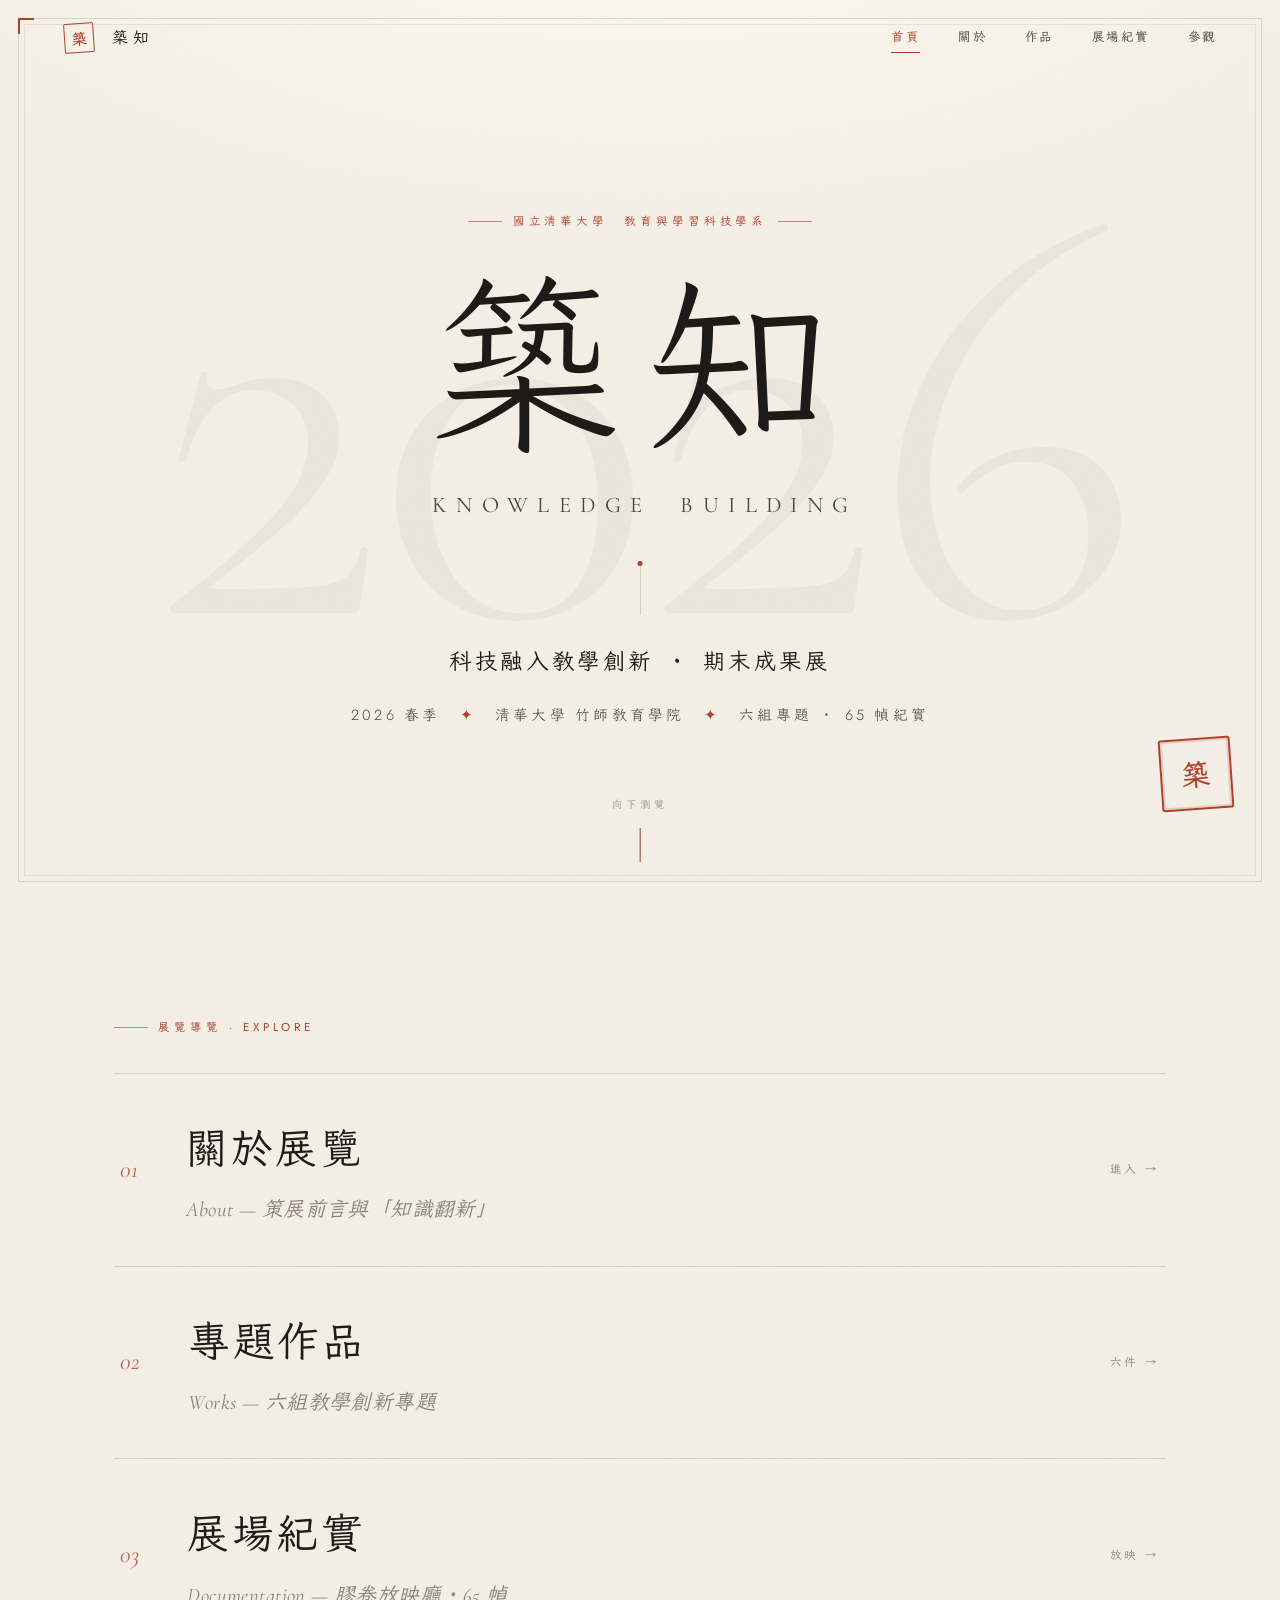
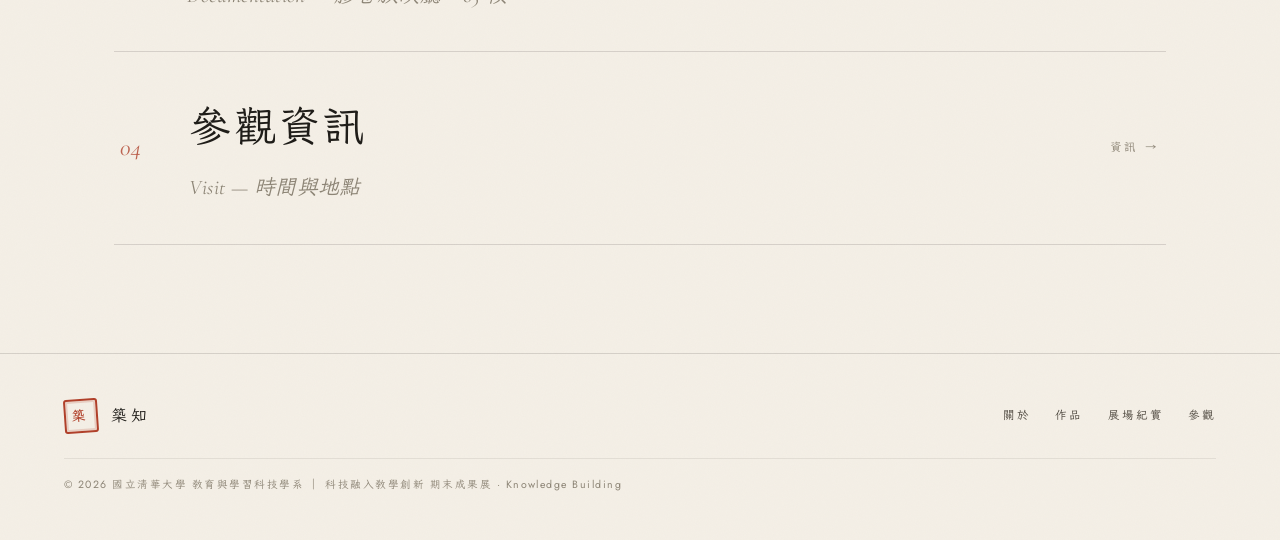
==== commit ccedcbdd: "主標題改為「築知」（Knowledge Building） 由直白的「知識翻新」改為自創雅緻詞「築知」（建築知識＝Knowledge Building）， 更具設計感；印章字改為「築」。導覽、頁尾、各" ====
--- a/index.html
+++ b/index.html
@@ -3,7 +3,7 @@
 <head>
 <meta charset="UTF-8" />
 <meta name="viewport" content="width=device-width, initial-scale=1.0" />
-<title>知識翻新 Knowledge Building ｜ 科技融入教學創新 期末成果展</title>
+<title>築知 Knowledge Building ｜ 科技融入教學創新 期末成果展</title>
 <meta name="description" content="國立清華大學 教育與學習科技學系 — 科技融入教學創新 期末成果展。以「知識翻新（Knowledge Building）」為題，六組以遊戲化與生成式 AI 打造的教學專題，及展場現場紀實。" />
 <meta name="robots" content="noindex, nofollow" />
 <meta name="googlebot" content="noindex, nofollow" />
@@ -16,8 +16,8 @@
 <body data-page="home">
 
 <nav class="nav" id="nav">
-  <a class="nav__brand" href="index.html" aria-label="知識翻新 首頁">
-    <span class="nav__mark">翻</span><span class="nav__name">知識翻新</span>
+  <a class="nav__brand" href="index.html" aria-label="築知 首頁">
+    <span class="nav__mark">築</span><span class="nav__name">築知</span>
   </a>
   <div class="nav__links">
     <a href="index.html" class="is-active">首頁</a>
@@ -33,8 +33,8 @@
   <div class="hero__year" aria-hidden="true">2026</div>
   <div class="hero__inner">
     <div class="hero__eyebrow" data-load><span class="eyebrow eyebrow--center">國立清華大學　教育與學習科技學系</span></div>
-    <h1 class="hero__title" aria-label="知識翻新">
-      <span class="char">知</span><span class="char">識</span><span class="char">翻</span><span class="char">新</span>
+    <h1 class="hero__title" aria-label="築知">
+      <span class="char">築</span><span class="char">知</span>
     </h1>
     <div class="hero__latin" data-load>Knowledge&nbsp;&nbsp;Building</div>
     <div class="hero__rule" data-load></div>
@@ -47,7 +47,7 @@
       <span>六組專題 ・ 65 幀紀實</span>
     </div>
   </div>
-  <div class="hero__seal" data-load><span class="seal" style="--s:72px">翻</span></div>
+  <div class="hero__seal" data-load><span class="seal" style="--s:72px">築</span></div>
   <a class="scroll-hint" href="#index" aria-label="向下瀏覽">向下瀏覽<span></span></a>
 </header>
 
@@ -80,7 +80,7 @@
 
 <footer class="foot">
   <div class="foot__in">
-    <a class="foot__brand" href="index.html"><span class="seal" style="--s:34px">翻</span>知識翻新</a>
+    <a class="foot__brand" href="index.html"><span class="seal" style="--s:34px">築</span>築知</a>
     <div class="foot__links">
       <a href="about.html">關於</a><a href="works.html">作品</a><a href="gallery.html">展場紀實</a><a href="visit.html">參觀</a>
     </div>
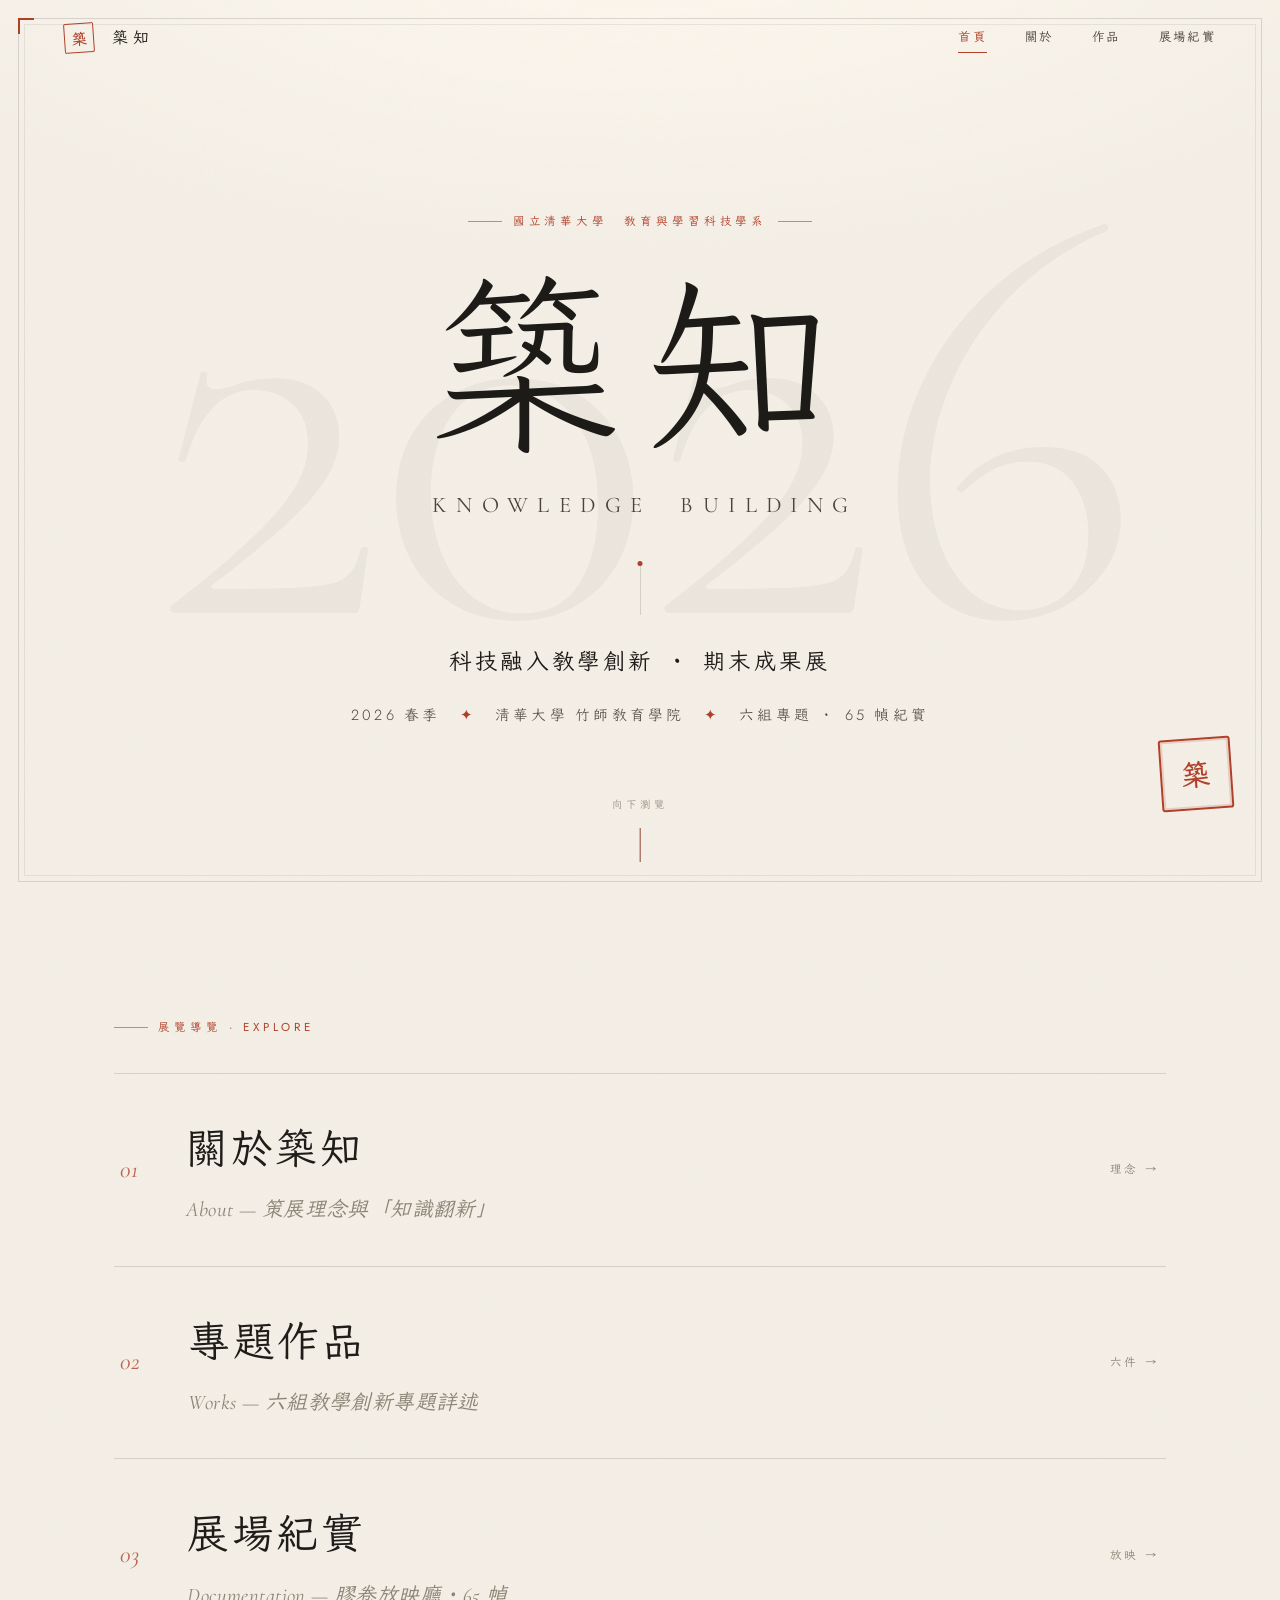
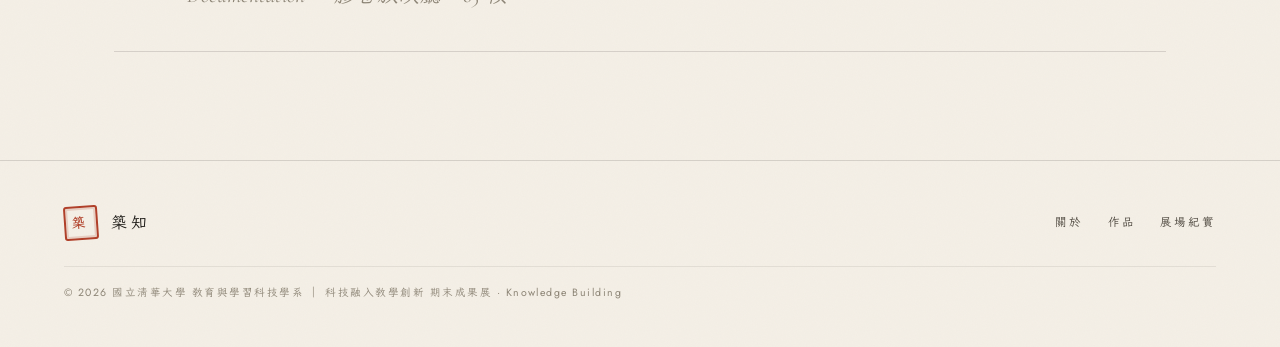
==== commit 6bc6bbe6: "深化內容、典藏化：移除參觀頁、詳述每件作品並扣合「築知」主題 ・展覽已結束 → 移除「參觀」頁與連結，網站轉為線上典藏 ・每件作品專頁新增：引言、教學現場的提問、設計與做法、以及「與『築知』的呼應」區" ====
--- a/index.html
+++ b/index.html
@@ -24,7 +24,7 @@
     <a href="about.html">關於</a>
     <a href="works.html">作品</a>
     <a href="gallery.html">展場紀實</a>
-    <a href="visit.html">參觀</a>
+
   </div>
 </nav>
 
@@ -57,23 +57,18 @@
   <div class="home-index__list">
     <a class="idx" href="about.html" data-reveal>
       <span class="idx__no">01</span>
-      <span class="idx__zh">關於展覽<small>About — 策展前言與「知識翻新」</small></span>
-      <span class="idx__go">進入 →</span>
+      <span class="idx__zh">關於築知<small>About — 策展理念與「知識翻新」</small></span>
+      <span class="idx__go">理念 →</span>
     </a>
     <a class="idx" href="works.html" data-reveal data-d="80">
       <span class="idx__no">02</span>
-      <span class="idx__zh">專題作品<small>Works — 六組教學創新專題</small></span>
+      <span class="idx__zh">專題作品<small>Works — 六組教學創新專題詳述</small></span>
       <span class="idx__go">六件 →</span>
     </a>
     <a class="idx" href="gallery.html" data-reveal data-d="160">
       <span class="idx__no">03</span>
       <span class="idx__zh">展場紀實<small>Documentation — 膠卷放映廳・65 幀</small></span>
       <span class="idx__go">放映 →</span>
-    </a>
-    <a class="idx" href="visit.html" data-reveal data-d="240">
-      <span class="idx__no">04</span>
-      <span class="idx__zh">參觀資訊<small>Visit — 時間與地點</small></span>
-      <span class="idx__go">資訊 →</span>
     </a>
   </div>
 </section>
@@ -82,7 +77,7 @@
   <div class="foot__in">
     <a class="foot__brand" href="index.html"><span class="seal" style="--s:34px">築</span>築知</a>
     <div class="foot__links">
-      <a href="about.html">關於</a><a href="works.html">作品</a><a href="gallery.html">展場紀實</a><a href="visit.html">參觀</a>
+      <a href="about.html">關於</a><a href="works.html">作品</a><a href="gallery.html">展場紀實</a>
     </div>
     <div class="foot__copy">© 2026 國立清華大學 教育與學習科技學系 ｜ 科技融入教學創新 期末成果展 · Knowledge Building</div>
   </div>
--- a/styles.css
+++ b/styles.css
@@ -209,6 +209,31 @@
 .work-nav a:hover b{ color:var(--cinnabar); }
 .work-nav__next{ text-align:right; }
 .work-nav__home{ font-size:.72rem; letter-spacing:.2em; text-transform:uppercase; color:var(--ink-faint); }
+.work__quote{ font-family:var(--serif); font-weight:300; font-size:clamp(1.2rem,2vw,1.55rem); line-height:1.6; color:var(--cinnabar); margin:1.1rem 0 1.5rem; }
+.work__lead{ font-size:clamp(1.05rem,1.25vw,1.22rem); line-height:2; color:var(--ink); margin:1.5rem 0; }
+.work__sec{ margin:1.8rem 0; }
+.work__sec h2,
+.work__building h2{ font-family:var(--label); font-weight:400; font-size:.7rem; letter-spacing:.24em; text-transform:uppercase; color:var(--cinnabar); margin-bottom:.7rem; display:flex; align-items:center; gap:.8em; }
+.work__sec h2::before{ content:""; width:22px; height:1px; background:var(--cinnabar); opacity:.6; }
+.work__sec p{ font-size:1rem; line-height:1.95; color:var(--ink-soft); }
+.work__building{ display:flex; gap:1.3rem; align-items:flex-start; margin-top:2.4rem; padding:clamp(1.4rem,2.5vw,2rem);
+  background:linear-gradient(180deg, rgba(176,64,42,.06), rgba(176,64,42,.02)); border:1px solid rgba(176,64,42,.2); border-radius:2px; }
+.work__building .seal{ flex:none; }
+.work__building h2{ margin-bottom:.5rem; }
+.work__building p{ font-size:1rem; line-height:1.95; color:var(--ink); }
+
+/* 關於頁：築知理念 + 版本記 */
+.concept{ max-width:1180px; margin:0 auto; padding:clamp(3rem,7vh,5rem) var(--pad) clamp(2rem,5vh,4rem); border-top:1px solid var(--line); }
+.concept__lead{ max-width:62ch; font-size:clamp(1.05rem,1.3vw,1.25rem); line-height:2; color:var(--ink); margin:1.4rem 0 0; }
+.concept__grid{ display:grid; grid-template-columns:repeat(auto-fit,minmax(min(100%,240px),1fr)); gap:clamp(1.6rem,3vw,2.6rem); margin-top:clamp(2.5rem,5vh,3.5rem); }
+.principle__no{ font-family:var(--display); font-style:italic; font-size:1.3rem; color:var(--cinnabar); opacity:.8; }
+.principle__zh{ font-family:var(--serif); font-weight:500; font-size:clamp(1.2rem,1.8vw,1.45rem); letter-spacing:.04em; margin:.5rem 0 .1rem; }
+.principle__en{ font-family:var(--display); font-style:italic; color:var(--ink-faint); font-size:.95rem; margin-bottom:.7rem; }
+.principle p{ font-size:.95rem; line-height:1.9; color:var(--ink-soft); }
+.colophon{ max-width:1180px; margin:0 auto; padding:clamp(2rem,4vh,3rem) var(--pad) clamp(5rem,11vh,8rem); }
+.colophon__grid{ border-top:1px solid var(--line); display:grid; grid-template-columns:repeat(auto-fit,minmax(min(100%,200px),1fr)); gap:1.6rem 2.5rem; padding-top:clamp(2rem,4vh,3rem); }
+.colophon__grid .k{ font-family:var(--label); font-weight:400; font-size:.66rem; letter-spacing:.22em; text-transform:uppercase; color:var(--ink-faint); display:block; margin-bottom:.5em; }
+.colophon__grid .v{ font-family:var(--serif); font-size:1.02rem; color:var(--ink); line-height:1.6; }
 
 /* ════════════════════════════════════════════════════
    展場紀實 / 膠卷放映廳（gallery.html）
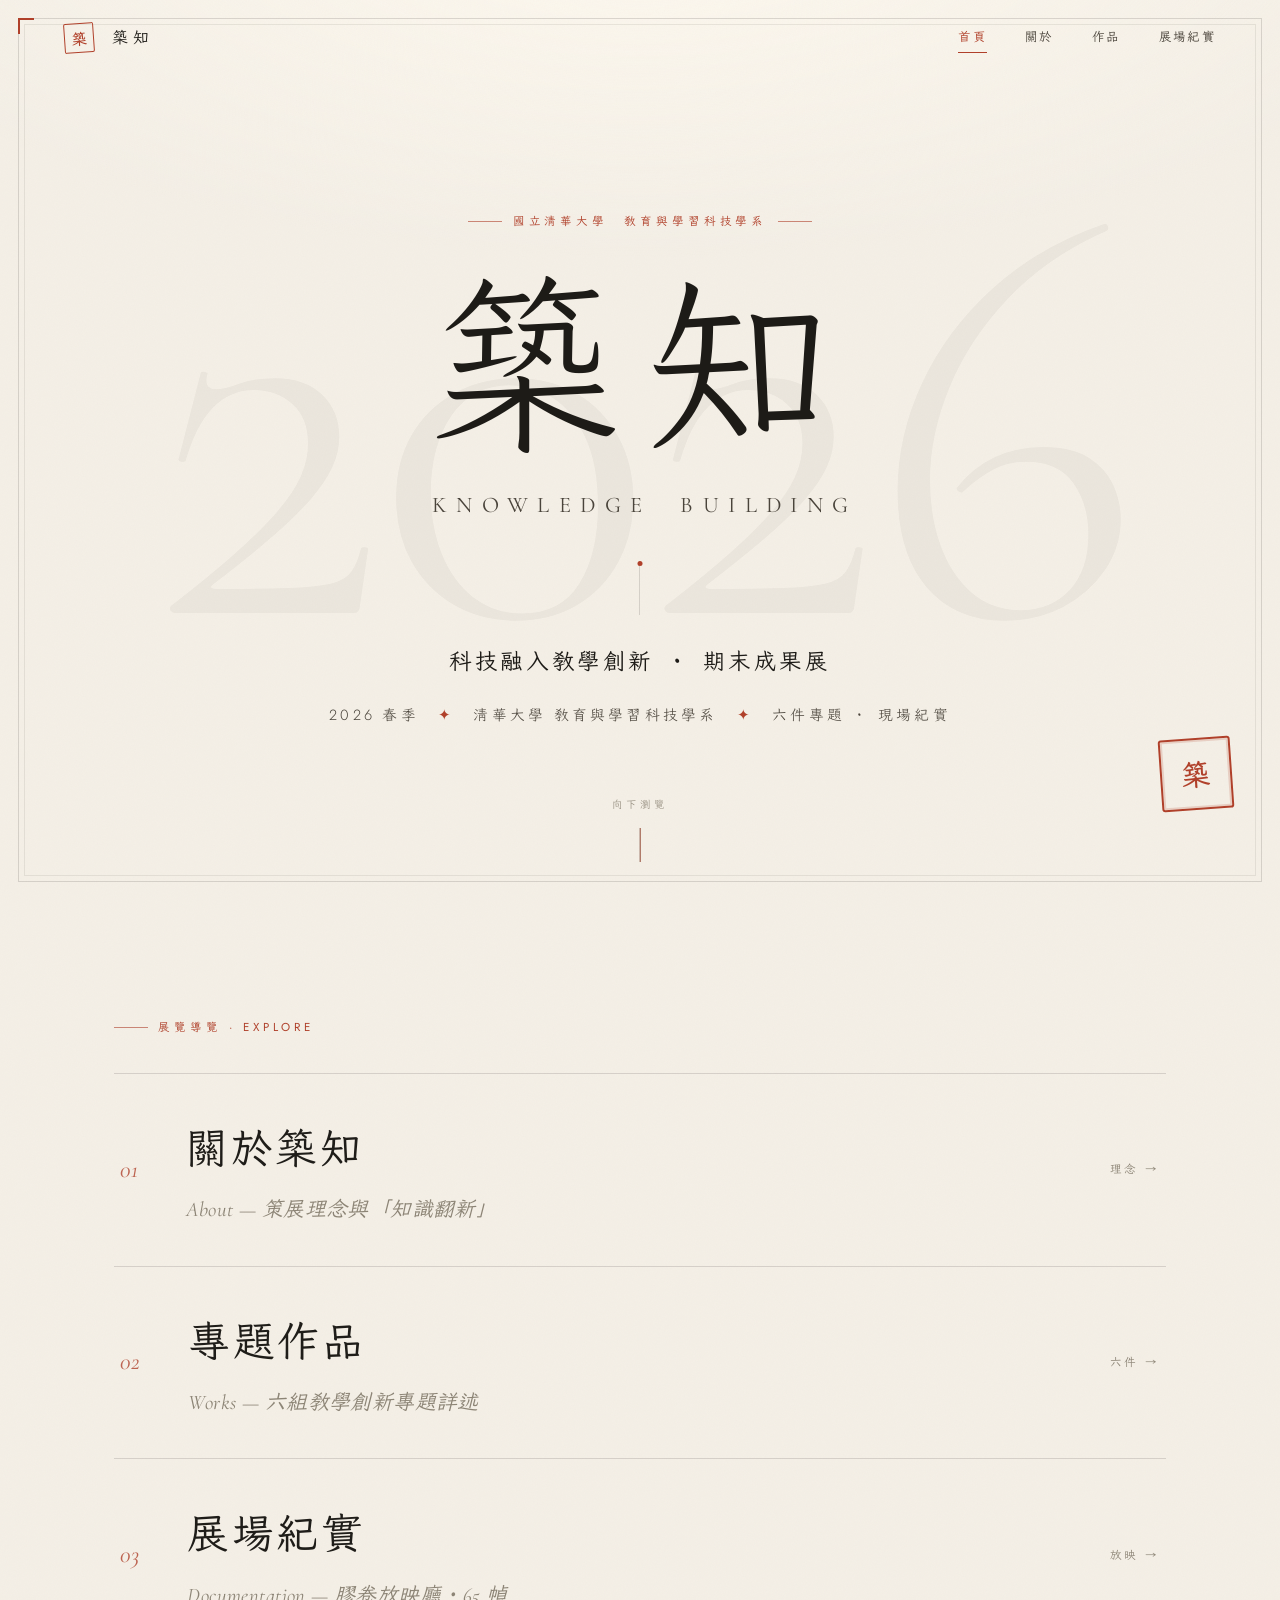
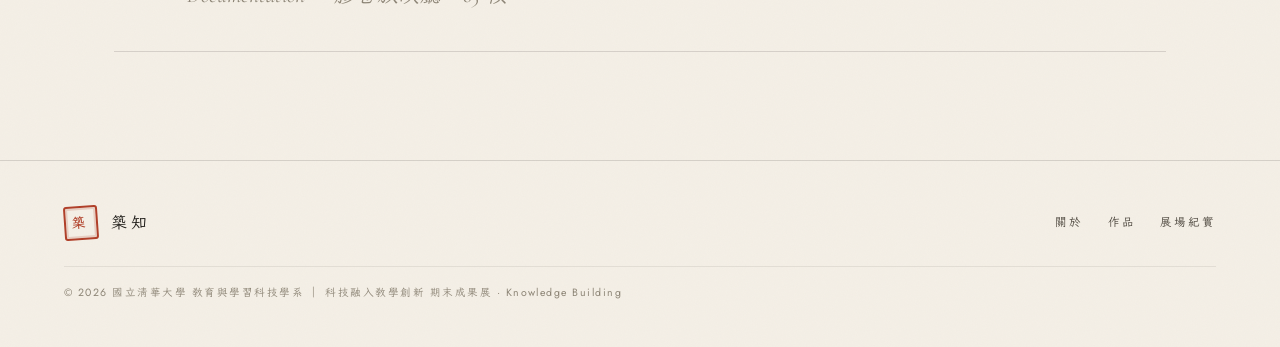
==== commit e055ab1d: "首頁主視覺 meta：系名改為教育與學習科技學系、文案改順 竹師教育學院 → 清華大學 教育與學習科技學系； 「六組專題 ・ 65 幀紀實」→「六件專題 ・ 現場紀實」。  Co-Authored-B" ====
--- a/index.html
+++ b/index.html
@@ -42,9 +42,9 @@
     <div class="hero__meta" data-load>
       <span>2026 春季</span>
       <span class="dot">✦</span>
-      <span>清華大學 竹師教育學院</span>
+      <span>清華大學 教育與學習科技學系</span>
       <span class="dot">✦</span>
-      <span>六組專題 ・ 65 幀紀實</span>
+      <span>六件專題 ・ 現場紀實</span>
     </div>
   </div>
   <div class="hero__seal" data-load><span class="seal" style="--s:72px">築</span></div>
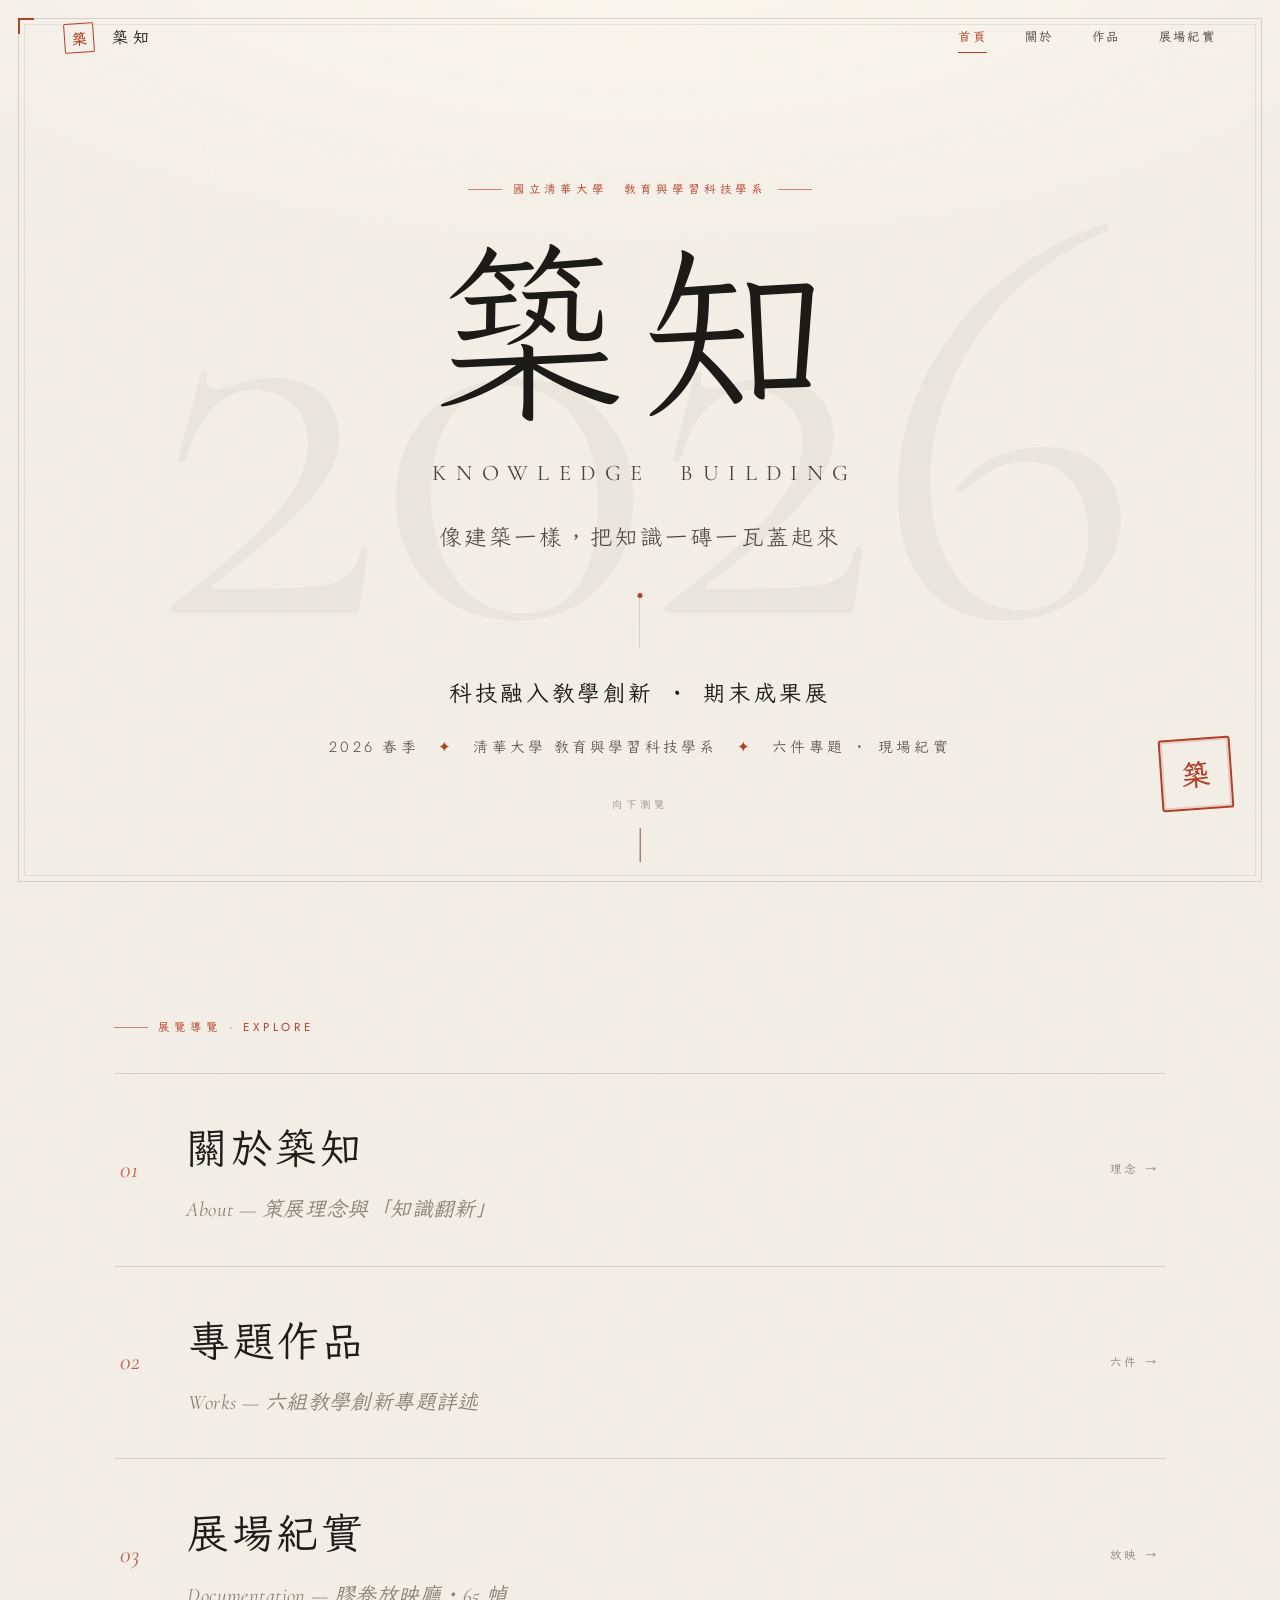
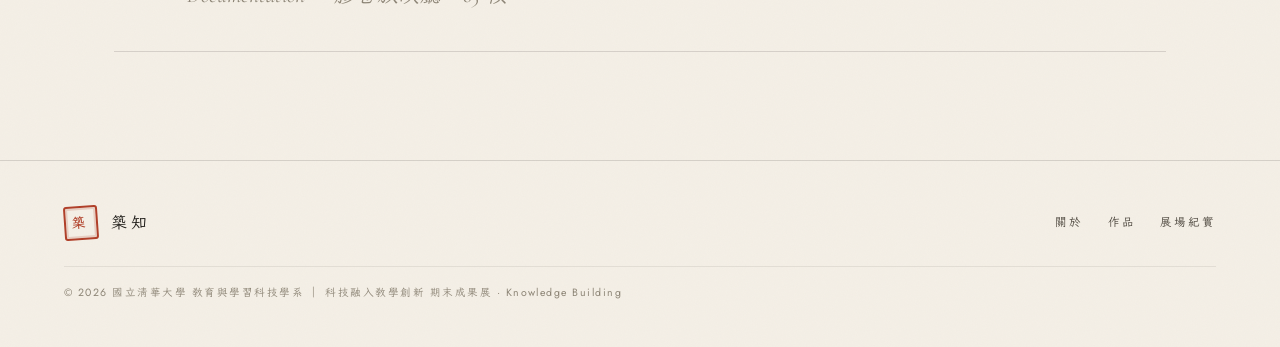
==== commit 6b708031: "首頁加入「築知」筆順書寫動畫與標語 載入時標題「築知」以 Hanzi Writer 一筆一畫寫出（像把知識逐筆建構）， 完成後淡入楷體定稿；含減少動態／載入失敗／逾時三重保底。 並加上標語「像建築一樣" ====
--- a/index.html
+++ b/index.html
@@ -34,9 +34,11 @@
   <div class="hero__inner">
     <div class="hero__eyebrow" data-load><span class="eyebrow eyebrow--center">國立清華大學　教育與學習科技學系</span></div>
     <h1 class="hero__title" aria-label="築知">
-      <span class="char">築</span><span class="char">知</span>
+      <span class="hero__draw" id="heroDraw" aria-hidden="true"></span>
+      <span class="hero__final" id="heroFinal">築知</span>
     </h1>
     <div class="hero__latin" data-load>Knowledge&nbsp;&nbsp;Building</div>
+    <p class="hero__tagline" data-load>像建築一樣，把知識一磚一瓦蓋起來</p>
     <div class="hero__rule" data-load></div>
     <div class="hero__fullname" data-load>科技融入教學創新 ・ 期末成果展</div>
     <div class="hero__meta" data-load>
@@ -86,6 +88,7 @@
 <script src="https://cdn.jsdelivr.net/npm/gsap@3.13.0/dist/gsap.min.js"></script>
 <script src="https://cdn.jsdelivr.net/npm/gsap@3.13.0/dist/ScrollTrigger.min.js"></script>
 <script src="https://cdn.jsdelivr.net/npm/lenis@1.1.18/dist/lenis.min.js"></script>
+<script src="https://cdn.jsdelivr.net/npm/hanzi-writer@3/dist/hanzi-writer.min.js"></script>
 <script src="app.js"></script>
 </body>
 </html>
--- a/styles.css
+++ b/styles.css
@@ -94,8 +94,13 @@
 .hero__year{ position:absolute; top:50%; left:50%; transform:translate(-50%,-54%); font-family:var(--display); font-weight:300; font-size:min(46vw,40rem); color:var(--ink); opacity:.038; line-height:1; letter-spacing:-.02em; pointer-events:none; user-select:none; white-space:nowrap; }
 .hero__inner{ position:relative; }
 .hero__eyebrow{ margin-bottom:2.4rem; }
-.hero__title{ font-family:var(--serif); font-weight:300; font-size:clamp(3.4rem,15vw,12rem); line-height:.96; letter-spacing:.08em; display:flex; justify-content:center; gap:.04em; flex-wrap:wrap; }
-.hero__title .char{ display:inline-block; transform:translateY(115%); }
+.hero__title{ font-family:var(--serif); font-weight:300; font-size:clamp(3.4rem,15vw,12rem); line-height:.96; letter-spacing:.08em; display:grid; justify-items:center; align-items:center; }
+.hero__title > *{ grid-area:1 / 1; }
+.hero__final{ display:flex; justify-content:center; gap:.06em; }
+.hero__draw{ display:flex; align-items:center; justify-content:center; gap:clamp(.3rem,1.6vw,1.3rem); opacity:0; }
+.hero__draw svg{ display:block; }
+.hero__title .char{ display:inline-block; }
+.hero__tagline{ font-family:var(--serif); font-weight:300; font-size:clamp(1rem,1.9vw,1.4rem); letter-spacing:.14em; color:var(--ink-soft); margin-top:1.4rem; }
 .hero__latin{ font-family:var(--display); font-weight:400; letter-spacing:.42em; font-size:clamp(.85rem,2.2vw,1.4rem); text-transform:uppercase; color:var(--ink-soft); margin-top:1.8rem; padding-left:.42em; }
 .hero__rule{ width:1px; height:clamp(36px,6vh,64px); background:var(--line); margin:2.2rem auto 1.6rem; position:relative; }
 .hero__rule::after{ content:""; position:absolute; top:0; left:50%; transform:translateX(-50%); width:5px; height:5px; border-radius:50%; background:var(--cinnabar); }
@@ -116,6 +121,7 @@
 .hero__title .char:nth-child(3){ animation-delay:.66s; }
 .hero__title .char:nth-child(4){ animation-delay:.78s; }
 .hero__latin{ animation-delay:.95s; }
+.hero__tagline{ animation-delay:1.04s; }
 .hero__rule{ animation-delay:1.1s; }
 .hero__fullname{ animation-delay:1.2s; }
 .hero__meta{ animation-delay:1.32s; }
